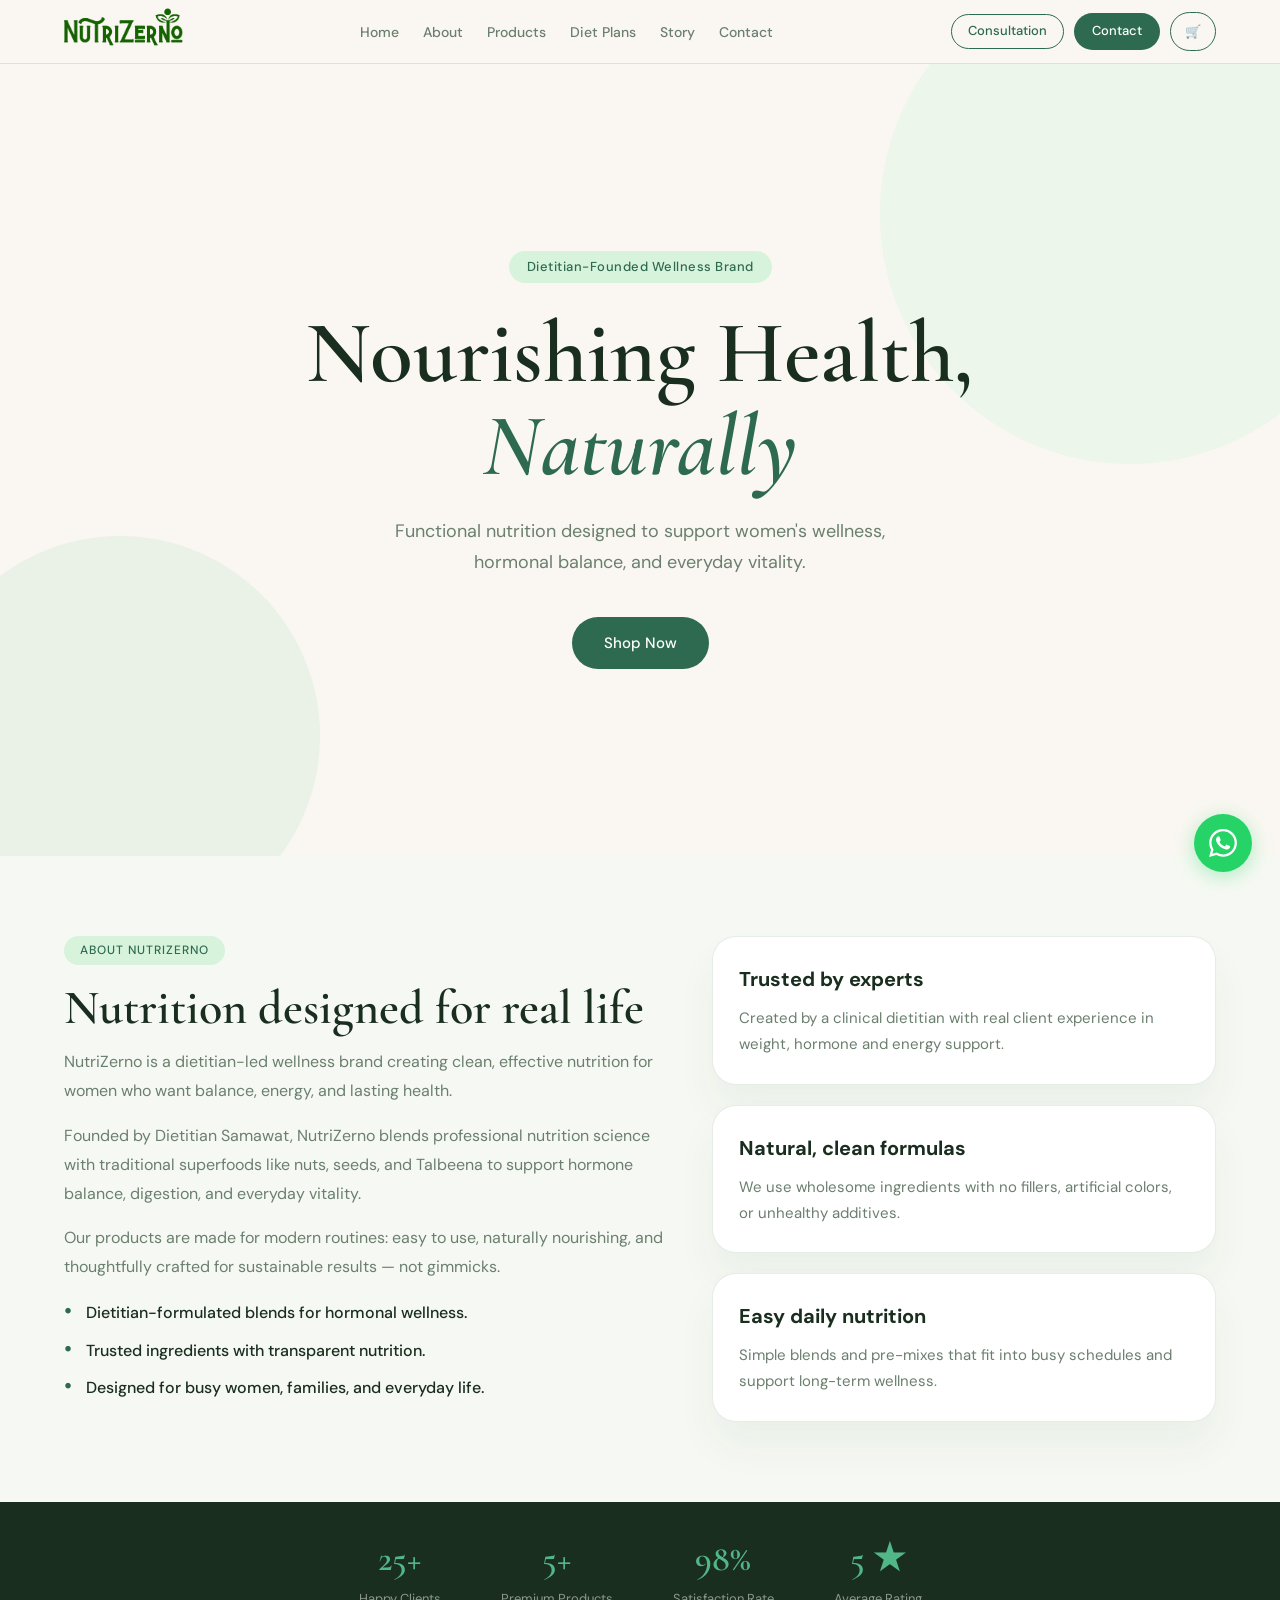
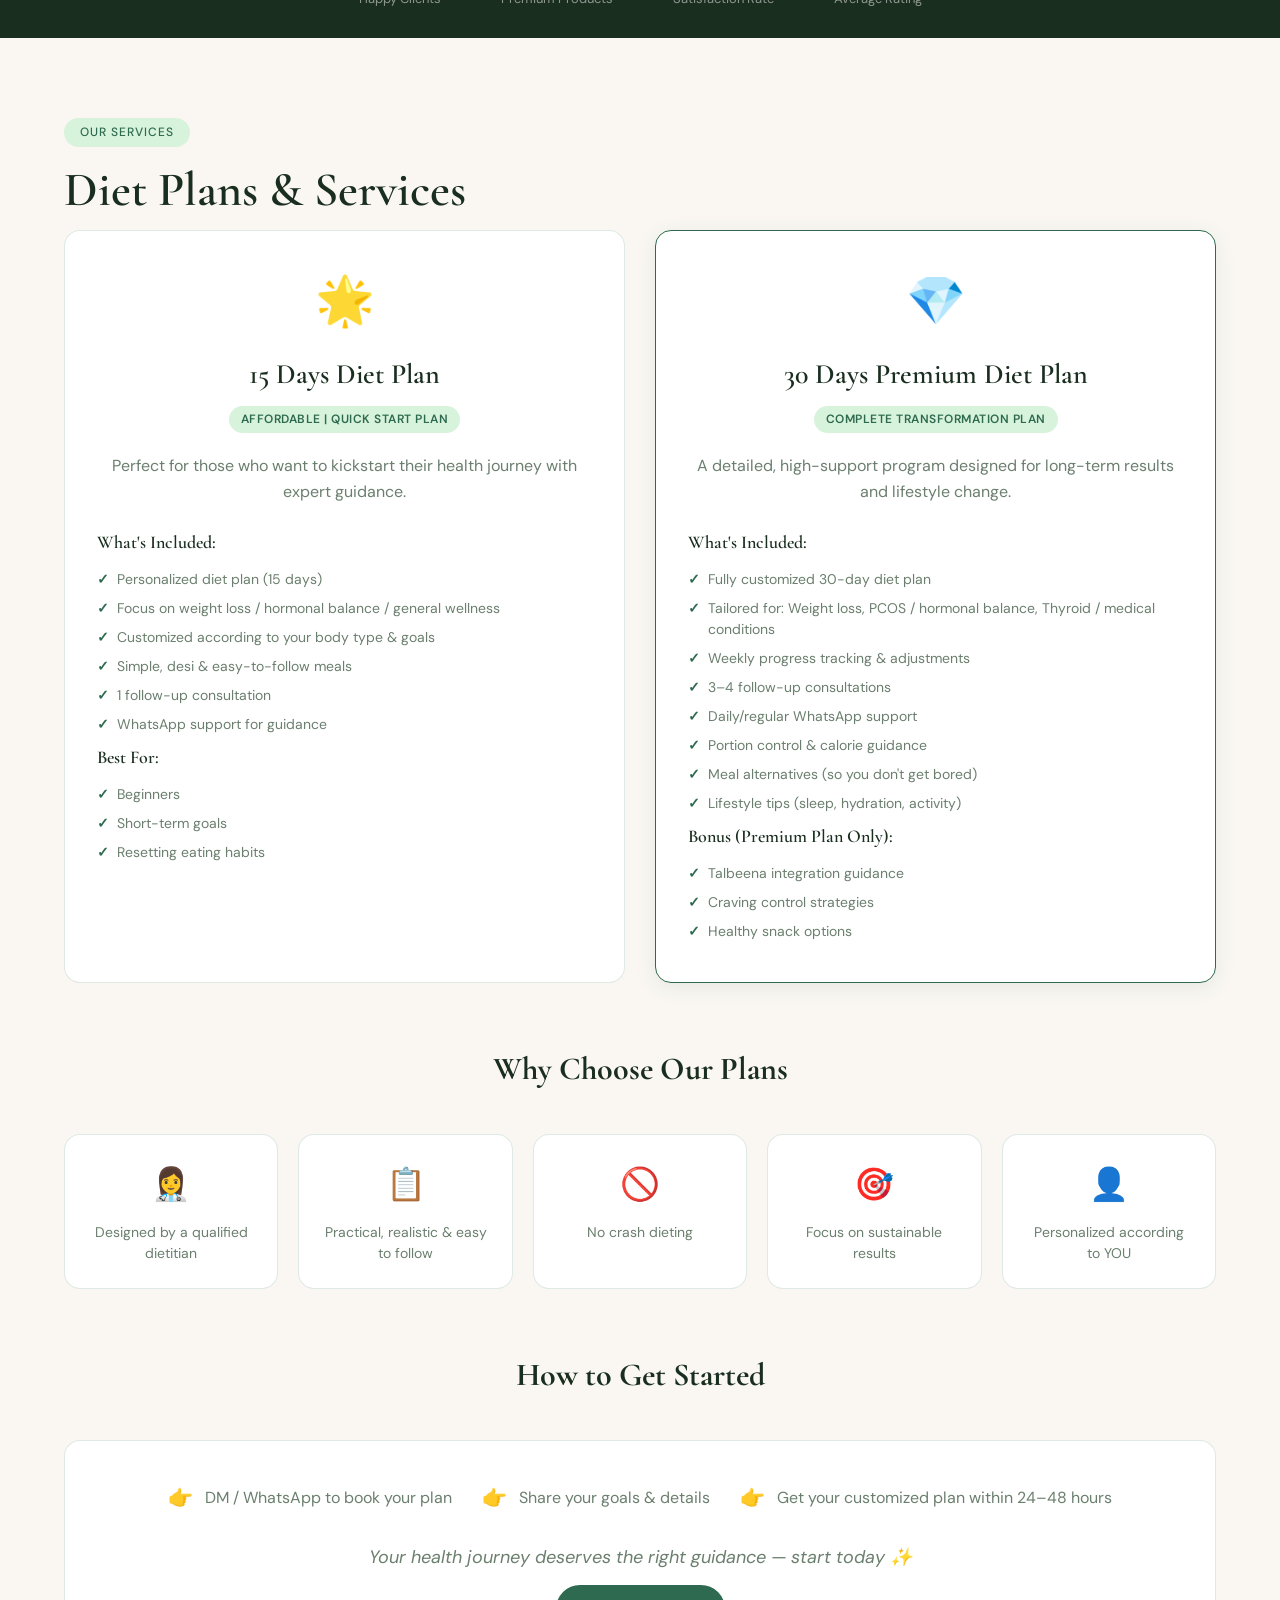
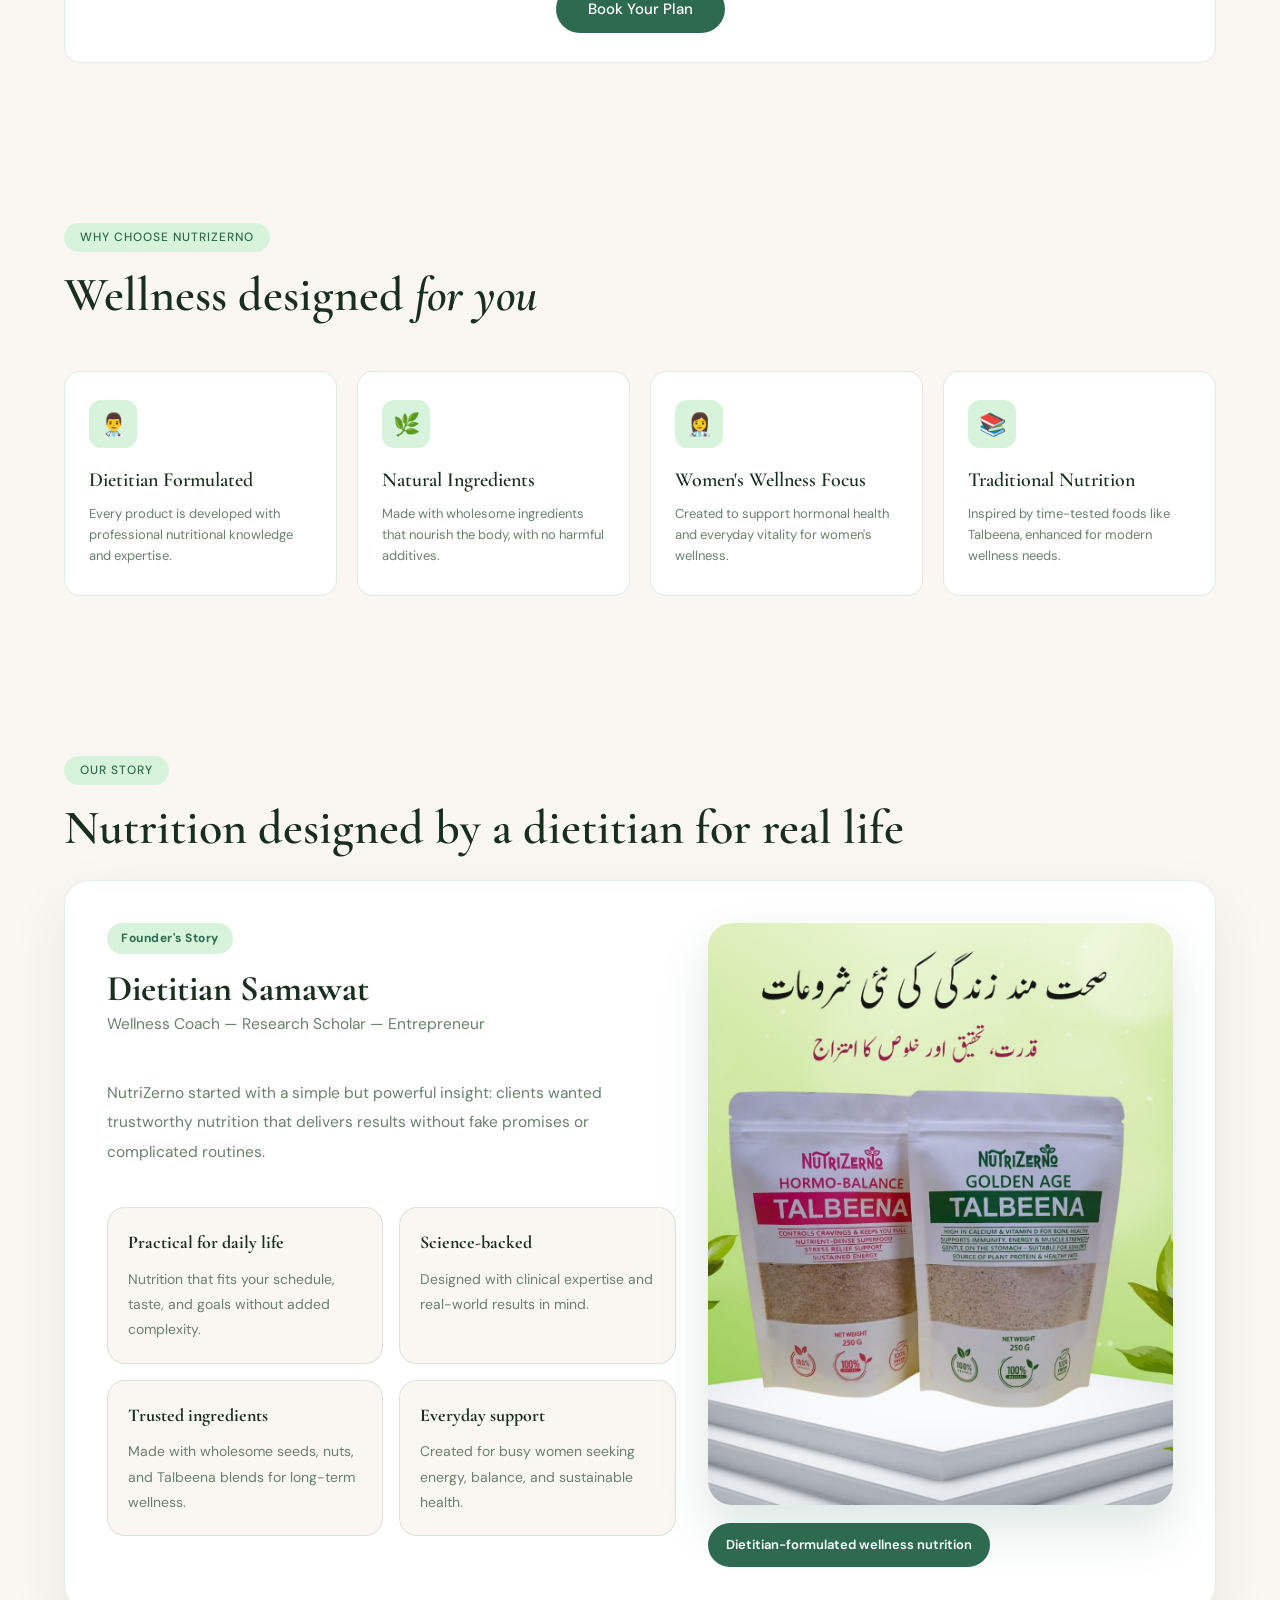
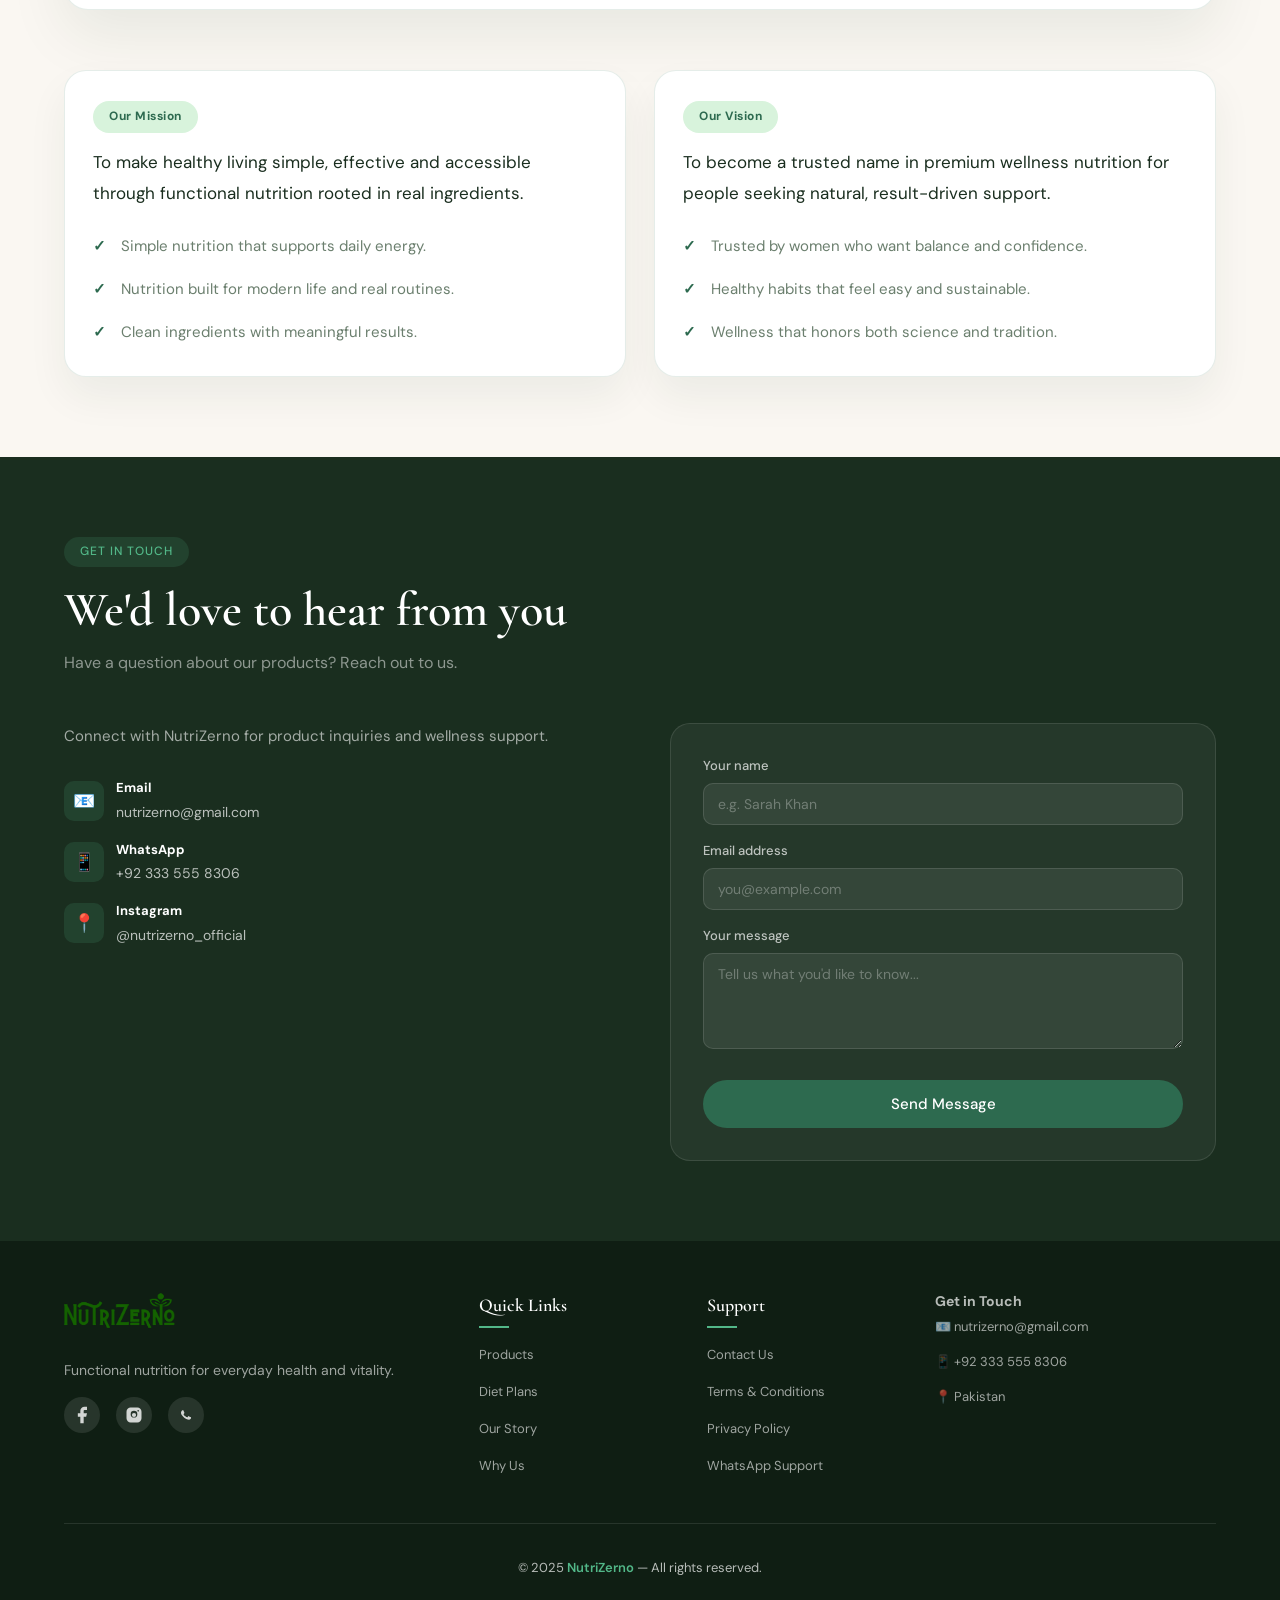
==== index.html @ 8eca1c45 "Add review feature , add product separate page" ====
<!DOCTYPE html>
<html lang="en">
<head>
<meta charset="UTF-8">
<meta name="viewport" content="width=device-width, initial-scale=1.0">

<!-- Primary SEO Meta Tags -->
<title>NutriZerno | By Dietitian Samawat</title>
<meta name="title" content="NutriZerno | By Dietitian Samawat">
<meta name="description" content="NutriZerno is a dietitian-led wellness brand in Pakistan offering premium Talbeena blends, seed cycling mixes, and personalized diet plans for hormonal balance, PCOS, and weight loss.">
<meta name="keywords" content="NutriZerno, Talbeena Pakistan, seed cycling Pakistan, PCOS diet plan, hormonal balance nutrition, dietitian formulated, women wellness Pakistan, weight loss plan, functional foods">
<meta name="author" content="Dietitian Samawat - NutriZerno">
<meta name="robots" content="index, follow, max-snippet:-1, max-image-preview:large, max-video-preview:-1">
<meta name="language" content="English">
<meta name="theme-color" content="#1b6a39">
<meta name="revisit-after" content="7 days">
<meta name="geo.region" content="PK">
<meta name="geo.placename" content="Pakistan">

<!-- Open Graph / Social Media Meta Tags -->
<meta property="og:locale" content="en_PK">
<meta property="og:site_name" content="NutriZerno">
<meta property="og:type" content="website">
<meta property="og:url" content="https://www.nutrizerno.com/">
<meta property="og:title" content="NutriZerno - By Dietitian Samawat">
<meta property="og:description" content="Discover HormoBalance Talbeena, seed cycling blends, and premium wellness nutrition for women in Pakistan.">
<meta property="og:image" content="https://www.nutrizerno.com/images/og-image.jpg">
<meta property="og:image:alt" content="NutriZerno Product Collection - Talbeena and Seed Mixes">

<!-- Twitter Card Meta Tags -->
<meta property="twitter:card" content="summary_large_image">
<meta property="twitter:url" content="https://www.nutrizerno.com/">
<meta property="twitter:title" content="NutriZerno | By Dietitian Samawat">
<meta property="twitter:description" content="Premium Talbeena, seed cycling blends & diet plans for PCOS, weight loss & women's wellness.">
<meta property="twitter:image" content="https://www.nutrizerno.com/images/og-image.jpg">
<meta property="twitter:creator" content="@nutrizerno_official">

<!-- Canonical URL -->
<link rel="canonical" href="https://www.nutrizerno.com/">
<link rel="icon" type="image/png" href="./images/logoSquare.png">

<link rel="stylesheet" href="style.css">
<link href="https://fonts.googleapis.com/css2?family=Cormorant+Garamond:ital,wght@0,400;0,600;1,400&family=DM+Sans:wght@300;400;500&display=swap" rel="stylesheet">


<!-- JSON-LD Structured Data -->
<script type="application/ld+json">
{
  "@context": "https://schema.org",
  "@type": "HealthAndBeautyBusiness",
  "name": "NutriZerno",
  "url": "https://www.nutrizerno.com",
  "logo": "https://www.nutrizerno.com/images/logo.png",
  "image": "https://www.nutrizerno.com/images/Hero.jpeg",
  "description": "Dietitian-led premium wellness brand offering functional nutrition through Talbeena blends, seed cycling mixes, and personalized diet plans for women's health in Pakistan.",
  "founder": {
    "@type": "Person",
    "name": "Dietitian Samawat",
    "jobTitle": "Clinical Dietitian & Wellness Coach"
  },
  "address": {
    "@type": "PostalAddress",
    "addressCountry": "PK"
  },
  "contactPoint": {
    "@type": "ContactPoint",
    "telephone": "+923335558306",
    "contactType": "customer service",
    "contactOption": "TollFree",
    "areaServed": "PK",
    "availableLanguage": ["English", "Urdu"]
  },
  "sameAs": [
    "https://www.instagram.com/nutrizerno_official",
    "https://www.facebook.com/share/1DbxPfG18h/"
  ]
}
</script>
</head>
<body>

<!-- WHATSAPP FLOAT -->
<a class="wa-float" href="https://wa.me/923335558306?text=Hi%20NutriZerno!%20I%20want%20to%20know%20more%20about%20your%20products." target="_blank" aria-label="Chat on WhatsApp" title="Chat with NutriZerno on WhatsApp">
  <svg viewBox="0 0 24 24" fill="#fff" xmlns="http://www.w3.org/2000/svg">
    <path d="M17.472 14.382c-.297-.149-1.758-.867-2.03-.967-.273-.099-.471-.148-.67.15-.197.297-.767.966-.94 1.164-.173.199-.347.223-.644.075-.297-.15-1.255-.463-2.39-1.475-.883-.788-1.48-1.761-1.653-2.059-.173-.297-.018-.458.13-.606.134-.133.298-.347.446-.52.149-.174.198-.298.298-.497.099-.198.05-.371-.025-.52-.075-.149-.669-1.612-.916-2.207-.242-.579-.487-.5-.669-.51-.173-.008-.371-.01-.57-.01-.198 0-.52.074-.792.372-.272.297-1.04 1.016-1.04 2.479 0 1.462 1.065 2.875 1.213 3.074.149.198 2.096 3.2 5.077 4.487.709.306 1.262.489 1.694.625.712.227 1.36.195 1.871.118.571-.085 1.758-.719 2.006-1.413.248-.694.248-1.289.173-1.413-.074-.124-.272-.198-.57-.347m-5.421 7.403h-.004a9.87 9.87 0 01-5.031-1.378l-.361-.214-3.741.982.998-3.648-.235-.374a9.86 9.86 0 01-1.51-5.26c.001-5.45 4.436-9.884 9.888-9.884 2.64 0 5.122 1.03 6.988 2.898a9.825 9.825 0 012.893 6.994c-.003 5.45-4.437 9.884-9.885 9.884m8.413-18.297A11.815 11.815 0 0012.05 0C5.495 0 .16 5.335.157 11.892c0 2.096.547 4.142 1.588 5.945L.057 24l6.305-1.654a11.882 11.882 0 005.683 1.448h.005c6.554 0 11.89-5.335 11.893-11.893a11.821 11.821 0 00-3.48-8.413z"/>
  </svg>
</a>
<div class="wa-tooltip">Chat on WhatsApp</div>
<!-- NAV - Sleek & Compact -->
<nav>
  <div class="logo">
    <a href="index.html"><img src="./images/logo.png" alt="NutriZerno Logo" class="logo-img"></a>
  </div>
  <ul class="nav-links">
    <li><a href="index.html">Home</a></li>
    <li><a href="#about">About</a></li>
    <li><a href="products.html">Products</a></li>
    <li><a href="index.html#plans">Diet Plans</a></li>
    <li><a href="index.html#story">Story</a></li>
    <li><a href="index.html#contact">Contact</a></li>
    <!-- <li><a href="terms.html">Terms & Conditions</a></li> -->
  </ul>
  <div class="nav-buttons">
    <a href="https://wa.me/923335558306?text=Hi%20NutriZerno!%20I%20want%20to%20book%20a%20consultation." class="btn-outline nav-consultation" target="_blank">Consultation</a>
    <a href="index.html#contact" class="nav-cta">Contact</a>
    <button class="cart-button" onclick="openCart()" aria-label="Open cart">
      <span class="cart-icon">🛒</span>
      <span class="cart-badge" id="cartCount">0</span>
    </button>
  </div>
  <div class="hamburger" onclick="toggleMenu()">
    <span></span>
    <span></span>
    <span></span>
  </div>
</nav>

<!-- HERO -->
<section class="hero">
  <div class="hero-tag">Dietitian-Founded Wellness Brand</div>
  <h1>Nourishing Health,<br><em>Naturally</em></h1>
  <p>Functional nutrition designed to support women's wellness, hormonal balance, and everyday vitality.</p>
  <div class="hero-btns">
    <a href="products.html" class="btn-primary">Shop Now</a>
    <!-- <a href="#featured" class="btn-outline">Discover NutriZerno</a> -->
  </div>
</section>

<!-- ABOUT NUTRIZERNO -->
<section id="about" class="about-section">
  <div class="about-grid">
    <div class="about-copy">
      <div class="section-tag">About NutriZerno</div>
      <h2 class="section-title">Nutrition designed for real life</h2>
      <p class="about-lead">NutriZerno is a dietitian-led wellness brand creating clean, effective nutrition for women who want balance, energy, and lasting health.</p>
      <p>Founded by Dietitian Samawat, NutriZerno blends professional nutrition science with traditional superfoods like nuts, seeds, and Talbeena to support hormone balance, digestion, and everyday vitality.</p>
      <p>Our products are made for modern routines: easy to use, naturally nourishing, and thoughtfully crafted for sustainable results — not gimmicks.</p>
      <ul class="about-list">
        <li>Dietitian-formulated blends for hormonal wellness.</li>
        <li>Trusted ingredients with transparent nutrition.</li>
        <li>Designed for busy women, families, and everyday life.</li>
      </ul>
    </div>
    <div class="about-cards">
      <div class="about-card">
        <h4>Trusted by experts</h4>
        <p>Created by a clinical dietitian with real client experience in weight, hormone and energy support.</p>
      </div>
      <div class="about-card">
        <h4>Natural, clean formulas</h4>
        <p>We use wholesome ingredients with no fillers, artificial colors, or unhealthy additives.</p>
      </div>
      <div class="about-card">
        <h4>Easy daily nutrition</h4>
        <p>Simple blends and pre-mixes that fit into busy schedules and support long-term wellness.</p>
      </div>
    </div>
  </div>
</section>

<!-- STATS -->
<div class="stats-bar">
  <div class="stat"><div class="stat-num">25+</div><div class="stat-label">Happy Clients</div></div>
  <div class="stat"><div class="stat-num">5+</div><div class="stat-label">Premium Products</div></div>
  <div class="stat"><div class="stat-num">98%</div><div class="stat-label">Satisfaction Rate</div></div>
  <div class="stat"><div class="stat-num">5 ★</div><div class="stat-label">Average Rating</div></div>
</div>

<!-- FEATURED PRODUCT -->
<!-- <section id="featured" class="featured-product">
  <div class="featured-content">
    <div class="featured-text">
      <h2 class="section-title">HormoBalance Talbeena</h2>
      <p class="featured-desc">A nourishing functional blend designed to support hormonal balance, gut health, and sustained energy.</p>
      
      <div class="featured-benefits">
        <h3>Key Benefits</h3>
        <ul class="benefits-list">
          <li>Supports gut health and digestion. Promotes emotional and physical strength. Suitable for kids, adults, and elderly.</li>
          <li>Helps manage cravings and calorie intake. Supports metabolism and fat loss. Easy daily use for busy routines.</li>
          <li>Almonds for brain and skin health. Foxnuts for light, healthy snacking. Seeds for hormones and energy balance.</li>
        </ul>
      </div>
      
      <div class="featured-cta">
        <p class="coming-soon">Orders opening soon.</p>
      </div>
    </div>
    <div class="featured-image">
      <img src="./images/Product3.png" alt="HormoBalance Talbeena - Dietitian formulated for PCOS and hormonal health" class="featured-product-img" loading="lazy">
    </div>
  </div>
</section> -->

<!-- PRODUCTS (moved to products.html) -->
<!-- <section id="products-teaser">
  <div class="products-header">
    <div class="section-tag">Our Products</div>
    <h2 class="section-title">Premium nutrition, for everyday wellness</h2>
    <p class="section-sub">Explore our full product range on the dedicated shop page.</p>
    <a href="products.html" class="btn-primary" style="margin-top:18px;display:inline-block">Visit Shop</a>
  </div>
</section> -->

<!-- DIET PLANS -->
<section id="plans" class="diet-plans-section">
  <div class="section-tag">Our Services</div>
  <h2 class="section-title">Diet Plans & Services</h2>

  <div class="plans-grid">
    <!-- 15 Days Plan -->
    <div class="plan-card">
      <div class="plan-header">
        <div class="plan-icon">🌟</div>
        <div class="plan-title">15 Days Diet Plan</div>
        <div class="plan-badge">Affordable | Quick Start Plan</div>
      </div>
      <div class="plan-description">
        Perfect for those who want to kickstart their health journey with expert guidance.
      </div>
      <div class="plan-features">
        <h4>What's Included:</h4>
        <ul>
          <li>Personalized diet plan (15 days)</li>
          <li>Focus on weight loss / hormonal balance / general wellness</li>
          <li>Customized according to your body type & goals</li>
          <li>Simple, desi & easy-to-follow meals</li>
          <li>1 follow-up consultation</li>
          <li>WhatsApp support for guidance</li>
        </ul>
      </div>
      <div class="plan-best-for">
        <h4>Best For:</h4>
        <ul>
          <li>Beginners</li>
          <li>Short-term goals</li>
          <li>Resetting eating habits</li>
        </ul>
      </div>
    </div>

    <!-- 30 Days Premium Plan -->
    <div class="plan-card premium">
      <div class="plan-header">
        <div class="plan-icon">💎</div>
        <div class="plan-title">30 Days Premium Diet Plan</div>
        <div class="plan-badge">Complete Transformation Plan</div>
      </div>
      <div class="plan-description">
        A detailed, high-support program designed for long-term results and lifestyle change.
      </div>
      <div class="plan-features">
        <h4>What's Included:</h4>
        <ul>
          <li>Fully customized 30-day diet plan</li>
          <li>Tailored for: Weight loss, PCOS / hormonal balance, Thyroid / medical conditions</li>
          <li>Weekly progress tracking & adjustments</li>
          <li>3–4 follow-up consultations</li>
          <li>Daily/regular WhatsApp support</li>
          <li>Portion control & calorie guidance</li>
          <li>Meal alternatives (so you don't get bored)</li>
          <li>Lifestyle tips (sleep, hydration, activity)</li>
        </ul>
      </div>
      <div class="plan-bonus">
        <h4>Bonus (Premium Plan Only):</h4>
        <ul>
          <li>Talbeena integration guidance</li>
          <li>Craving control strategies</li>
          <li>Healthy snack options</li>
        </ul>
      </div>
    </div>
  </div>

  <!-- Why Choose Section -->
  <div class="why-choose-section">
    <h3>Why Choose Our Plans</h3>
    <div class="why-choose-grid">
      <div class="why-item">
        <div class="why-icon">👩‍⚕️</div>
        <p>Designed by a qualified dietitian</p>
      </div>
      <div class="why-item">
        <div class="why-icon">📋</div>
        <p>Practical, realistic & easy to follow</p>
      </div>
      <div class="why-item">
        <div class="why-icon">🚫</div>
        <p>No crash dieting</p>
      </div>
      <div class="why-item">
        <div class="why-icon">🎯</div>
        <p>Focus on sustainable results</p>
      </div>
      <div class="why-item">
        <div class="why-icon">👤</div>
        <p>Personalized according to YOU</p>
      </div>
    </div>
  </div>

  <!-- How to Get Started -->
  <div class="get-started-section">
    <h3>How to Get Started</h3>
    <div class="get-started-content">
      <div class="get-started-steps">
        <div class="step">
          <div class="step-icon">👉</div>
          <p>DM / WhatsApp to book your plan</p>
        </div>
        <div class="step">
          <div class="step-icon">👉</div>
          <p>Share your goals & details</p>
        </div>
        <div class="step">
          <div class="step-icon">👉</div>
          <p>Get your customized plan within 24–48 hours</p>
        </div>
      </div>
      <div class="get-started-cta">
        <p>Your health journey deserves the right guidance — start today ✨</p>
        <a href="https://wa.me/923335558306?text=Hi%20NutriZerno!%20I%20want%20to%20know%20more%20about%20your%20diet%20plans." class="btn-primary" target="_blank">Book Your Plan</a>
      </div>
    </div>
  </div>
</section>

<!-- BENEFITS -->
<section id="benefits">
  <div class="section-tag">Why Choose NutriZerno</div>
  <h2 class="section-title">Wellness designed <em>for you</em></h2>
  <div class="benefits-grid">
    <div class="benefit-card">
      <div class="benefit-icon">👨‍⚕️</div>
      <h3>Dietitian Formulated</h3>
      <p>Every product is developed with professional nutritional knowledge and expertise.</p>
    </div>
    <div class="benefit-card">
      <div class="benefit-icon">🌿</div>
      <h3>Natural Ingredients</h3>
      <p>Made with wholesome ingredients that nourish the body, with no harmful additives.</p>
    </div>
    <div class="benefit-card">
      <div class="benefit-icon">👩‍⚕️</div>
      <h3>Women's Wellness Focus</h3>
      <p>Created to support hormonal health and everyday vitality for women's wellness.</p>
    </div>
    <div class="benefit-card">
      <div class="benefit-icon">📚</div>
      <h3>Traditional Nutrition</h3>
      <p>Inspired by time-tested foods like Talbeena, enhanced for modern wellness needs.</p>
    </div>
  </div>
</section>

<!-- OUR STORY -->
<section id="story" class="story-section">
  <div class="section-tag">Our Story</div>
  <h2 class="section-title">Nutrition designed by a dietitian for real life</h2>
  <div class="story-card">
    <div class="story-copy">
      <!-- <p class="story-lead">Built from real client experience, scientific knowledge, and practical nutrition that works in busy everyday life.</p> -->
      <div class="story-copy-inner">
        <div class="story-headline">
          <span class="story-label">Founder's Story</span>
          <h3>Dietitian Samawat</h3>
          <p class="story-sub">Wellness Coach — Research Scholar — Entrepreneur</p>
        </div>
        <p>NutriZerno started with a simple but powerful insight: clients wanted trustworthy nutrition that delivers results without fake promises or complicated routines.</p>
        <!-- <div class="story-quote">
          <p>“As a dietitian, I was guiding clients daily through weight, hormone and energy struggles — but the market kept offering one-size-fits-all solutions. I wanted something real, effective and easy for modern life.”</p>
        </div> -->
        <div class="story-points">
          <div class="story-point">
            <h4>Practical for daily life</h4>
            <p>Nutrition that fits your schedule, taste, and goals without added complexity.</p>
          </div>
          <div class="story-point">
            <h4>Science-backed</h4>
            <p>Designed with clinical expertise and real-world results in mind.</p>
          </div>
          <div class="story-point">
            <h4>Trusted ingredients</h4>
            <p>Made with wholesome seeds, nuts, and Talbeena blends for long-term wellness.</p>
          </div>
          <div class="story-point">
            <h4>Everyday support</h4>
            <p>Created for busy women seeking energy, balance, and sustainable health.</p>
          </div>
        </div>
      </div>
    </div>
    <div class="story-image-card">
      <div class="story-image-frame">
        <img src="images/Hero.jpeg" alt="NutriZerno Founder Dietitian Samawat - Wellness Coach" class="story-img" loading="lazy">
      </div>
      <div class="story-badge">Dietitian-formulated wellness nutrition</div>
    </div>
  </div>
  <div class="mission-vision">
    <div class="mission-box">
      <div class="mission-card-header">
        <span class="mission-tag">Our Mission</span>
        <p>To make healthy living simple, effective and accessible through functional nutrition rooted in real ingredients.</p>
      </div>
      <ul class="mission-list">
        <li>Simple nutrition that supports daily energy.</li>
        <li>Nutrition built for modern life and real routines.</li>
        <li>Clean ingredients with meaningful results.</li>
      </ul>
    </div>
    <div class="vision-box">
      <div class="mission-card-header">
        <span class="mission-tag">Our Vision</span>
        <p>To become a trusted name in premium wellness nutrition for people seeking natural, result-driven support.</p>
      </div>
      <ul class="mission-list">
        <li>Trusted by women who want balance and confidence.</li>
        <li>Healthy habits that feel easy and sustainable.</li>
        <li>Wellness that honors both science and tradition.</li>
      </ul>
    </div>
  </div>
</section>

<!-- CONTACT -->
<section id="contact">
  <div class="section-tag">Get in Touch</div>
  <h2 class="section-title">We'd love to hear from you</h2>
  <p class="section-sub">Have a question about our products? Reach out to us.</p>
  <div class="contact-grid">
    <div class="contact-info">
      <p>Connect with NutriZerno for product inquiries and wellness support.</p>
      <div class="contact-detail">
        <div class="contact-icon">📧</div>
        <div class="contact-detail-text"><strong>Email</strong>nutrizerno@gmail.com</div>
      </div>
      <div class="contact-detail">
        <div class="contact-icon">📱</div>
        <div class="contact-detail-text"><strong>WhatsApp</strong>+92 333 555 8306</div>
      </div>
      <div class="contact-detail">
        <div class="contact-icon">📍</div>
        <div class="contact-detail-text"><strong>Instagram</strong>@nutrizerno_official</div>
      </div>
    </div>
    <div class="contact-form-box">
      <div class="form-group">
        <label>Your name</label>
        <input type="text" id="c-name" placeholder="e.g. Sarah Khan">
      </div>
      <div class="form-group">
        <label>Email address</label>
        <input type="email" id="c-email" placeholder="you@example.com">
      </div>
      <div class="form-group">
        <label>Your message</label>
        <textarea id="c-msg" rows="4" placeholder="Tell us what you'd like to know..."></textarea>
      </div>
      <button class="submit-btn" onclick="sendContactMsg()">Send Message</button>
      <div class="success-msg" id="contact-success">
        Thank you! Your message has been sent. We'll reply within 24 hours.
      </div>
    </div>
  </div>
</section>

<!-- FOOTER - Clean & Professional -->
<footer>
  <div class="footer-container">
    <div class="footer-brand">
      <img src="./images/logo.png" alt="NutriZerno Logo" class="footer-logo">
      <p>Functional nutrition for everyday health and vitality.</p>
      <div class="social-links">
        <a href="https://www.facebook.com/share/1DbxPfG18h/" target="_blank" rel="noopener noreferrer" aria-label="Facebook">
          <svg width="20" height="20" viewBox="0 0 24 24" fill="currentColor"><path d="M18 2h-3a5 5 0 0 0-5 5v3H7v4h3v8h4v-8h3l1-4h-4V7a1 1 0 0 1 1-1h3z"/></svg>
        </a>
        <a href="https://www.instagram.com/nutrizerno_official?igsh=MWZhbjZ5MHFrbnpzcg==" target="_blank" rel="noopener noreferrer" aria-label="Instagram">
          <svg width="20" height="20" viewBox="0 0 24 24" fill="currentColor"><path d="M16 3H8a5 5 0 0 0-5 5v8a5 5 0 0 0 5 5h8a5 5 0 0 0 5-5V8a5 5 0 0 0-5-5zm-4 12a4 4 0 1 1 0-8 4 4 0 0 1 0 8zm5-7a1 1 0 1 1 0-2 1 1 0 0 1 0 2z"/><circle cx="12" cy="12" r="2.5"/></svg>
        </a>
        <a href="https://wa.me/923335558306" target="_blank" rel="noopener noreferrer" aria-label="WhatsApp">
          <svg width="20" height="20" viewBox="0 0 24 24" fill="currentColor"><path d="M17.472 14.382c-.297-.149-1.758-.867-2.03-.967-.273-.099-.471-.148-.67.15-.197.297-.767.966-.94 1.164-.173.199-.347.223-.644.075-.297-.15-1.255-.463-2.39-1.475-.883-.788-1.48-1.761-1.653-2.059-.173-.297-.018-.458.13-.606.134-.133.298-.347.446-.52.149-.174.198-.298.298-.497.099-.198.05-.371-.025-.52-.075-.149-.669-1.612-.916-2.207-.242-.579-.487-.5-.669-.51-.173-.008-.371-.01-.57-.01-.198 0-.52.074-.792.372-.272.297-1.04 1.016-1.04 2.479 0 1.462 1.065 2.875 1.213 3.074.149.198 2.096 3.2 5.077 4.487.709.306 1.262.489 1.694.625.712.227 1.36.195 1.871.118.571-.085 1.758-.719 2.006-1.413.248-.694.248-1.289.173-1.413-.074-.124-.272-.198-.57-.347"/></svg>
        </a>
      </div>
    </div>
    <div class="footer-links-group">
      <h4>Quick Links</h4>
      <ul>
        <li><a href="#products">Products</a></li>
        <li><a href="#plans">Diet Plans</a></li>
        <li><a href="#story">Our Story</a></li>
        <li><a href="#benefits">Why Us</a></li>
      </ul>
    </div>
    <div class="footer-links-group">
      <h4>Support</h4>
      <ul>
        <li><a href="contact.html">Contact Us</a></li>
        <li><a href="terms.html">Terms & Conditions</a></li>
        <li><a href="#privacy">Privacy Policy</a></li>
        <li><a href="https://wa.me/923335558306">WhatsApp Support</a></li>
      </ul>
    </div>
    <div class="footer-contact">
      <h4>Get in Touch</h4>
      <p>📧 nutrizerno@gmail.com</p>
      <p>📱 +92 333 555 8306</p>
      <p>📍 Pakistan</p>
    </div>
  </div>
  <div class="footer-bottom">
    <p>&copy; 2025 <span>NutriZerno</span> — All rights reserved.</p>
  </div>
</footer>

<!-- CART MODAL -->
<div class="modal-overlay" id="cartModal">
  <div class="modal cart-modal">
    <button class="modal-close" onclick="closeCart()">&#10005;</button>
    <h2>Your Cart</h2>
    <div class="cart-summary" id="cartSummary"></div>
    <div class="cart-actions">
      <button class="outline-btn" onclick="clearCart()">Clear Cart</button>
      <button class="buy-btn" onclick="checkoutCart()">Continue Buying</button>
    </div>
    <div class="cart-order-form" id="cartOrderForm">
      <div class="form-row">
        <div class="form-group">
          <label>First name *</label>
          <input type="text" id="cart-fname" placeholder="Ali" required>
        </div>
        <div class="form-group">
          <label>Last name</label>
          <input type="text" id="cart-lname" placeholder="Raza">
        </div>
      </div>
      <div class="form-group">
        <label>Phone / WhatsApp number *</label>
        <input type="tel" id="cart-phone" placeholder="+92 3XX XXXXXXX" required>
      </div>
      <div class="form-group">
        <label>Email address *</label>
        <input type="email" id="cart-email" placeholder="ali@example.com" required>
      </div>
      <div class="form-group">
        <label>Delivery address *</label>
        <input type="text" id="cart-address" placeholder="Street, City, Province" required>
      </div>
      <div class="form-row">
        <div class="form-group">
          <label>Quantity</label>
          <input type="number" id="cart-qty" min="1" value="1">
        </div>
        <div class="form-group">
          <label>Payment method</label>
          <select id="cart-pay">
            <option>Cash on Delivery</option>
            <option>EasyPaisa</option>
            <option>JazzCash</option>
            <option>Bank Transfer</option>
          </select>
        </div>
      </div>
      <div class="form-group">
        <label>Special instructions (optional)</label>
        <textarea id="cart-notes" rows="2" placeholder="Any special request..."></textarea>
      </div>
      <button class="submit-btn" onclick="submitCartOrder()">Send Order via WhatsApp</button>
      <div class="success-msg" id="cart-order-success">
        Order details sent to WhatsApp! We'll contact you shortly to confirm your order.
      </div>
    </div>
    <div class="success-msg" id="cart-success">
      Cart summary ready to send on WhatsApp.
    </div>
  </div>
</div>

<!-- BUY MODAL -->
<div class="modal-overlay" id="buyModal">
  <div class="modal">
    <button class="modal-close" onclick="closeModal()">&#10005;</button>
    <h2>Complete your order</h2>
    <div class="modal-product-info" id="modalProductInfo"></div>
    <div class="form-row">
      <div class="form-group">
        <label>First name *</label>
        <input type="text" id="b-fname" placeholder="Ali" required>
      </div>
      <div class="form-group">
        <label>Last name</label>
        <input type="text" id="b-lname" placeholder="Raza">
      </div>
    </div>
    <div class="form-group">
      <label>Phone / WhatsApp number *</label>
      <input type="tel" id="b-phone" placeholder="+92 3XX XXXXXXX" required>
    </div>
    <div class="form-group">
      <label>Email address *</label>
      <input type="email" id="b-email" placeholder="ali@example.com" required>
    </div>
    <div class="form-group">
      <label>Delivery address *</label>
      <input type="text" id="b-address" placeholder="Street, City, Province" required>
    </div>
    <div class="form-row">
      <div class="form-group">
        <label>Quantity</label>
        <select id="b-qty">
          <option>1</option><option>2</option><option>3</option><option>4</option><option>5</option>
        </select>
      </div>
      <div class="form-group">
        <label>Payment method</label>
        <select id="b-pay">
          <option>Cash on Delivery</option>
          <option>EasyPaisa</option>
          <option>JazzCash</option>
          <option>Bank Transfer</option>
        </select>
      </div>
    </div>
    <div class="form-group">
      <label>Special instructions (optional)</label>
      <textarea id="b-notes" rows="2" placeholder="Any special request..."></textarea>
    </div>
    <button class="submit-btn" onclick="submitOrder()">Place Order</button>
    <div class="success-msg" id="order-success">
      Order details sent to WhatsApp! We'll contact you shortly to confirm and process your order.
    </div>
  </div>
</div>

<script src="products.js"></script>
<script src="cart-utils.js"></script>
<script src="index.js"></script>
</body>
</html>
---- style.css ----
:root {
  --green: #2d6a4f;
  --green-light: #52b788;
  --green-pale: #d8f3dc;
  --cream: #faf7f2;
  --dark: #1a2e1f;
  --text: #2c3e30;
  --muted: #6b7f6e;
  --white: #ffffff;
  --border: rgba(45, 106, 79, 0.15);
  --radius: 16px;
}

* {
  box-sizing: border-box;
  margin: 0;
  padding: 0;
}

html {
  scroll-behavior: smooth;
}

body {
  font-family: 'DM Sans', sans-serif;
  background: var(--cream);
  color: var(--text);
  font-size: 16px;
  line-height: 1.6;
}

/* NAV */
nav {
  position: sticky;
  top: 0;
  z-index: 100;
  background: rgba(250, 247, 242, 0.95);
  backdrop-filter: blur(8px);
  border-bottom: 1px solid var(--border);
  padding: 0 5%;
  display: flex;
  align-items: center;
  justify-content: space-between;
  height: 68px;
}

.logo .logo-img {
  height: 72px;
  width: auto;
  object-fit: contain;
}

.nav-links {
  display: flex;
  gap: 32px;
  list-style: none;
}

.nav-links a {
  text-decoration: none;
  color: var(--muted);
  font-size: 14px;
  font-weight: 500;
  transition: color .2s;
}

.nav-links a:hover {
  color: var(--green);
}

.nav-buttons {
  display: flex;
  gap: 12px;
  align-items: center;
}

.nav-consultation {
  background: transparent;
  color: var(--green);
  padding: 8px 18px;
  border-radius: 50px;
  font-family: 'DM Sans', sans-serif;
  font-size: 13px;
  font-weight: 500;
  border: 1.5px solid var(--green);
  cursor: pointer;
  text-decoration: none;
  transition: all .2s;
}

.nav-consultation:hover {
  background: var(--green-pale);
}

.nav-cta {
  background: var(--green);
  color: var(--white);
  border: none;
  padding: 10px 22px;
  border-radius: 50px;
  font-family: 'DM Sans', sans-serif;
  font-size: 14px;
  font-weight: 500;
  cursor: pointer;
  transition: background .2s;
  text-decoration: none;
}

.nav-cta:hover {
  background: var(--dark);
}

.cart-button {
  display: inline-flex;
  align-items: center;
  gap: 8px;
  background: transparent;
  color: var(--green);
  border: 1.5px solid var(--green);
  border-radius: 50px;
  padding: 10px 14px;
  font-family: 'DM Sans', sans-serif;
  font-size: 13px;
  font-weight: 600;
  cursor: pointer;
  transition: background .2s, transform .2s;
}

.cart-button:hover {
  background: var(--green-pale);
}

.cart-badge {
  min-width: 22px;
  height: 22px;
  border-radius: 999px;
  background: var(--green);
  color: #fff;
  display: none;
  align-items: center;
  justify-content: center;
  font-size: 12px;
  font-weight: 700;
  padding: 0 6px;
}

.cart-modal {
  max-width: 520px;
}

.cart-summary {
  margin-bottom: 24px;
}

.cart-item {
  display: flex;
  flex-direction: column;
  gap: 12px;
  padding: 14px 0;
  border-bottom: 1px solid rgba(45, 106, 79, 0.12);
}

.cart-item:last-child {
  border-bottom: none;
}

.cart-item-info {
  display: flex;
  justify-content: space-between;
  gap: 12px;
  align-items: flex-start;
}

.cart-item-name {
  font-weight: 700;
  color: var(--dark);
}

.cart-item-meta {
  color: var(--muted);
  font-size: 13px;
  text-align: right;
}

.cart-item-controls {
  display: flex;
  flex-wrap: wrap;
  gap: 8px;
  align-items: center;
}

.outline-btn.small {
  padding: 8px 12px;
  font-size: 12px;
  border-radius: 12px;
}

.cart-actions {
  display: flex;
  gap: 12px;
  flex-wrap: wrap;
  justify-content: flex-end;
  margin-top: 8px;
}

.empty-cart {
  color: var(--muted);
  font-size: 15px;
  line-height: 1.8;
}

/* Hamburger Menu */
.hamburger {
  display: none;
  flex-direction: column;
  cursor: pointer;
  gap: 4px;
}

.hamburger span {
  width: 25px;
  height: 3px;
  background: var(--green);
  transition: 0.3s;
}

/* Mobile Styles */
@media (max-width: 768px) {
  nav {
    padding: 0 20px;
    height: auto;
    flex-direction: column;
    align-items: flex-start;
  }

  .logo .logo-img {
    height: 50px;
  }

  .nav-links {
    display: none;
    flex-direction: column;
    gap: 16px;
    width: 100%;
    margin-top: 20px;
  }

  .nav-links.open {
    display: flex;
  }

  .nav-buttons {
    display: none;
    flex-direction: column;
    gap: 12px;
    width: 100%;
    margin-top: 20px;
  }

  .nav-buttons.open {
    display: flex;
  }

  .hamburger {
    display: flex;
    position: absolute;
    top: 20px;
    right: 20px;
  }
}

/* Tablet Styles */
@media (min-width: 769px) and (max-width: 1024px) {
  .hero h1 {
    font-size: clamp(48px, 6vw, 72px);
  }

  .products-grid {
    grid-template-columns: repeat(auto-fill, minmax(300px, 1fr));
  }

  .plans-grid {
    grid-template-columns: repeat(auto-fit, minmax(450px, 1fr));
  }

  .contact-grid {
    gap: 40px;
  }
}

/* General Mobile Adjustments */
@media (max-width: 768px) {
  body {
    font-size: 14px;
  }

  .hero {
    padding: 40px 20px;
    min-height: 80vh;
  }

  .hero h1 {
    font-size: clamp(32px, 10vw, 60px);
  }

  .hero p {
    font-size: 16px;
  }

  .about-section {
    padding: 60px 20px;
  }

  .about-lead {
    font-size: 17px;
    line-height: 1.7;
  }
}

.banner-section {
  width: 100%;
  height: 100%;
  overflow: hidden;
  padding: 0px 0px;
  /* position: relative */
}

.banner-section .hero-img {
  width: 100%;
  height: 100%;
  object-fit: contain;
  display: block;
}

/* HERO */
.hero {
  min-height: 88vh;
  display: flex;
  flex-direction: column;
  align-items: center;
  justify-content: center;
  text-align: center;
  padding: 60px 5%;
  background: var(--cream);
  position: relative;
  overflow: hidden;
}

.hero::before {
  content: '';
  position: absolute;
  top: -100px;
  right: -100px;
  width: 500px;
  height: 500px;
  border-radius: 50%;
  background: var(--green-pale);
  opacity: 0.4;
  z-index: 0;
}

.hero::after {
  content: '';
  position: absolute;
  bottom: -80px;
  left: -80px;
  width: 400px;
  height: 400px;
  border-radius: 50%;
  background: #b7e4c7;
  opacity: 0.25;
  z-index: 0;
}

.hero-tag {
  display: inline-block;
  background: var(--green-pale);
  color: var(--green);
  font-size: 13px;
  font-weight: 500;
  padding: 6px 18px;
  border-radius: 50px;
  margin-bottom: 24px;
  letter-spacing: 0.5px;
  position: relative;
  z-index: 1;
}

.hero h1 {
  font-family: 'Cormorant Garamond', serif;
  font-size: clamp(48px, 8vw, 88px);
  font-weight: 600;
  line-height: 1.05;
  color: var(--dark);
  max-width: 800px;
  position: relative;
  z-index: 1;
  margin-bottom: 24px;
}

.hero h1 em {
  color: var(--green);
  font-style: italic;
}

.hero p {
  font-size: 18px;
  color: var(--muted);
  max-width: 520px;
  line-height: 1.7;
  position: relative;
  z-index: 1;
  margin-bottom: 40px;
}

.hero-btns {
  display: flex;
  gap: 14px;
  flex-wrap: wrap;
  justify-content: center;
  position: relative;
  z-index: 1;
}

/* Product detail page */
.product-page {
  padding: 40px 5%;
  min-height: 70vh;
  max-width: 1200px;
  margin: 0 auto;
}

.page-header {
  text-align: left;
  max-width: 760px;
  margin: 0 0 32px;
}

.page-header .section-tag {
  display: inline-flex;
  background: var(--green-pale);
  color: var(--green);
  font-size: 13px;
  font-weight: 600;
  padding: 6px 18px;
  border-radius: 50px;
  margin-bottom: 16px;
}

.page-header .section-title {
  font-family: 'Cormorant Garamond', serif;
  font-size: clamp(34px, 4vw, 46px);
  margin-bottom: 12px;
  color: var(--dark);
}

.page-header .section-sub {
  color: var(--muted);
  max-width: 700px;
}

.product-card.detail {
  display: grid;
  grid-template-columns: minmax(320px, 1.2fr) minmax(320px, 0.8fr);
  gap: 32px;
  align-items: start;
  background: #fff;
  padding: 34px;
  border-radius: 24px;
  box-shadow: 0 18px 40px rgba(17, 45, 26, 0.08);
  max-width: 1120px;
  margin: 0 auto 40px;
}

.product-card.detail .product-img-large {
  display: grid;
  place-items: center;
  min-height: 520px;
  padding: 12px;
  background: var(--cream);
  border-radius: 22px;
}

.product-img-large img {
  width: 100%;
  max-height: 520px;
  object-fit: cover;
  border-radius: 18px;
}

.product-info {
  display: flex;
  flex-direction: column;
  justify-content: center;
  gap: 16px;
}

.product-info h1 {
  font-family: 'Cormorant Garamond', serif;
  font-size: clamp(32px, 4vw, 44px);
  margin-bottom: 6px;
  color: var(--dark);
}

.product-info .product-price {
  color: var(--green);
  font-weight: 700;
  margin-bottom: 18px;
  font-size: 20px;
}

.product-desc {
  color: var(--muted);
  line-height: 1.85;
}

.product-actions {
  display: flex;
  flex-wrap: wrap;
  gap: 12px;
  align-items: center;
  margin-top: 16px;
}

.product-actions .outline-btn,
.product-actions .buy-btn,
.product-actions .btn-outline,
.product-actions a {
  text-decoration: none;
  padding: 12px 18px;
  border-radius: 14px;
  font-weight: 600;
  display: inline-flex;
  align-items: center;
  gap: 8px;
}

.product-actions .outline-btn {
  border: 1.5px solid var(--green);
  color: var(--green);
  background: transparent;
}

.product-actions .buy-btn {
  background: var(--green);
  color: var(--white);
  border: none;
}

.product-detail-copy {
  margin-top: 24px;
}

.product-detail-copy h3 {
  font-size: 18px;
  margin-bottom: 12px;
  color: var(--dark);
}

.product-detail-copy p {
  color: var(--muted);
  line-height: 1.8;
  margin-bottom: 18px;
}

.product-detail-section {
  margin-top: 18px;
}

.product-detail-section ul {
  list-style: disc inside;
  color: var(--muted);
  margin: 0;
  padding-left: 18px;
}

.product-detail-section li {
  margin-bottom: 10px;
  line-height: 1.8;
}

.product-detail-cards {
  display: grid;
  gap: 24px;
  margin-top: 32px;
}

.product-detail-card,
.detail-card,
.review-card {
  background: #fff;
  border: 1px solid var(--border);
  border-radius: 24px;
  padding: 24px;
  box-shadow: 0 24px 40px rgba(29, 63, 39, 0.05);
}

.detail-card h3,
.review-card h3 {
  margin-bottom: 14px;
  font-size: 20px;
  color: var(--dark);
}

.detail-card ul {
  list-style: disc inside;
  color: var(--muted);
  margin: 0;
  padding-left: 18px;
}

.detail-card li {
  margin-bottom: 10px;
  line-height: 1.8;
}

.review-card p {
  color: var(--muted);
  line-height: 1.8;
  margin: 0;
}

.single-review {
  margin-bottom: 18px;
  padding-bottom: 12px;
  border-bottom: 1px solid #f0f0f0;
}

.single-review:last-child {
  border-bottom: none;
  padding-bottom: 0;
  margin-bottom: 0;
}

.single-review strong {
  display: block;
  margin-bottom: 8px;
  color: var(--dark);
}

.review-meta {
  display: flex;
  align-items: center;
  gap: 10px;
  margin-bottom: 10px;
  flex-wrap: wrap;
}

.review-score {
  display: inline-flex;
  align-items: center;
  gap: 6px;
  padding: 4px 10px;
  background: #f4fbf8;
  color: var(--green);
  border-radius: 999px;
  font-size: 13px;
  font-weight: 600;
}

.review-stars.small .star {
  font-size: 14px;
}

.single-review p {
  margin: 0;
  color: var(--muted);
  line-height: 1.8;
}

.review-stars {
  display: flex;
  align-items: center;
  gap: 8px;
  margin: 14px 0 18px;
}

.review-stars .star {
  font-size: 18px;
  line-height: 1;
}

.review-stars .filled {
  color: var(--green);
}

.review-stars .empty {
  color: #d9d9d9;
}

.rating-value {
  font-size: 14px;
  color: var(--dark);
  font-weight: 600;
}

.detail-card-grid {
  display: grid;
  grid-template-columns: repeat(2, minmax(0, 1fr));
  gap: 24px;
}

@media (max-width: 900px) {
  .detail-card-grid {
    grid-template-columns: 1fr;
  }
}

.product-actions .btn-outline {
  border-radius: 14px;
}

#addConfirm {
  padding: 12px 16px;
  background: var(--green-pale);
  border-radius: 14px;
  color: var(--dark);
  font-size: 14px;
}

@media (max-width: 900px) {
  .product-card.detail {
    grid-template-columns: 1fr;
    padding: 22px;
  }

  .product-card.detail .product-img-large {
    min-height: 420px;
  }

  .product-page {
    padding: 24px 4%;
  }

  .about-grid {
    grid-template-columns: 1fr;
    gap: 40px;
  }
}


.btn-primary {
  background: var(--green);
  color: #fff;
  padding: 14px 32px;
  border-radius: 50px;
  font-family: 'DM Sans', sans-serif;
  font-size: 15px;
  font-weight: 500;
  border: none;
  cursor: pointer;
  text-decoration: none;
  transition: background .2s, transform .1s;
}

.btn-primary:hover {
  background: var(--dark);
  transform: translateY(-1px);
}

.btn-outline {
  background: transparent;
  color: var(--green);
  padding: 14px 32px;
  border-radius: 50px;
  font-family: 'DM Sans', sans-serif;
  font-size: 15px;
  font-weight: 500;
  border: 1.5px solid var(--green);
  cursor: pointer;
  text-decoration: none;
  transition: all .2s;
}

.btn-outline:hover {
  background: var(--green-pale);
}

/* STATS BAR */
.stats-bar {
  background: var(--dark);
  padding: 28px 5%;
  display: flex;
  justify-content: center;
  gap: 60px;
  flex-wrap: wrap;
}

.stat {
  text-align: center;
}

.stat-num {
  font-family: 'Cormorant Garamond', serif;
  font-size: 36px;
  font-weight: 600;
  color: var(--green-light);
}

.stat-label {
  font-size: 13px;
  color: rgba(255, 255, 255, 0.5);
  margin-top: 2px;
}

/* SECTION */
section {
  padding: 80px 5%;
}

.section-tag {
  display: inline-block;
  background: var(--green-pale);
  color: var(--green);
  font-size: 12px;
  font-weight: 500;
  letter-spacing: 1px;
  text-transform: uppercase;
  padding: 5px 16px;
  border-radius: 50px;
  margin-bottom: 16px;
}

.section-title {
  font-family: 'Cormorant Garamond', serif;
  font-size: clamp(32px, 4vw, 48px);
  font-weight: 600;
  color: var(--dark);
  line-height: 1.15;
  margin-bottom: 12px;
}

.about-section {
  padding: 80px 5%;
  background: #f6f9f3;
}

.about-grid {
  display: grid;
  grid-template-columns: 1.1fr 0.9fr;
  gap: 32px;
  align-items: flex-start;
  max-width: 1180px;
  margin: 0 auto;
}

.about-copy {
  min-width: 0;
}

.about-lead {
  font-size: 18px;
  line-height: 1.9;
  color: var(--dark);
  margin-bottom: 18px;
}

.about-copy p {
  font-size: 16px;
  line-height: 1.8;
  color: var(--muted);
  margin-bottom: 16px;
}

.about-list {
  list-style: none;
  margin-top: 18px;
  padding: 0;
  display: grid;
  gap: 12px;
}

.about-list li {
  position: relative;
  padding-left: 22px;
  color: var(--dark);
  font-weight: 500;
}

.about-list li::before {
  content: '•';
  position: absolute;
  left: 0;
  top: 0;
  color: var(--green);
  font-size: 22px;
  line-height: 1;
}

.about-cards {
  display: grid;
  gap: 20px;
}

.about-card {
  background: #fff;
  border: 1px solid rgba(54, 99, 63, 0.12);
  border-radius: 24px;
  padding: 26px;
  box-shadow: 0 24px 40px rgba(29, 63, 39, 0.05);
}

.about-card h4 {
  font-size: 20px;
  margin-bottom: 10px;
  color: var(--dark);
}

.about-card p {
  color: var(--muted);
  font-size: 15px;
  line-height: 1.75;
}

.section-sub {
  color: var(--muted);
  font-size: 16px;
  max-width: 520px;
}

/* PRODUCTS */
#products {
  background: #fff;
}

.products-header {
  margin-bottom: 48px;
}

.products-grid {
  display: grid;
  grid-template-columns: repeat(auto-fill, minmax(280px, 1fr));
  gap: 24px;
}

.product-card {
  background: var(--cream);
  border: 1px solid var(--border);
  border-radius: var(--radius);
  overflow: hidden;
  transition: transform .2s, box-shadow .2s;
}

.product-card:hover {
  transform: translateY(-4px);
  box-shadow: 0 12px 40px rgba(45, 106, 79, 0.12);
}

.product-img {
  height: 200px;
  display: flex;
  align-items: center;
  justify-content: center;
  background: var(--green-pale);
  overflow: hidden;
}

.product-img img {
  width: 100%;
  height: 100%;
  object-fit: cover;
}

.product-card-link {
  display: block;
  color: inherit;
  text-decoration: none;
  padding: 20px;
}

.product-card-link:hover .product-name,
.product-card-link:hover .product-price {
  color: var(--dark);
}

.product-snippet {
  color: var(--muted);
  font-size: 14px;
  line-height: 1.7;
  margin-top: 14px;
}

.product-body {
  padding: 0 20px 20px;
}

.product-card {
  cursor: pointer;
}

.product-badge {
  display: inline-block;
  background: var(--green-pale);
  color: var(--green);
  font-size: 11px;
  font-weight: 500;
  letter-spacing: 0.5px;
  padding: 3px 10px;
  border-radius: 50px;
  margin-bottom: 8px;
}

.product-name {
  font-family: 'Cormorant Garamond', serif;
  font-size: 22px;
  font-weight: 600;
  color: var(--dark);
  margin-bottom: 6px;
}

.product-desc {
  font-size: 13px;
  color: var(--muted);
  line-height: 1.6;
  margin-bottom: 16px;
}

.product-top {
  display: flex;
  align-items: center;
  justify-content: space-between;
  gap: 12px;
  margin-bottom: 14px;
}

.product-price {
  font-family: 'Cormorant Garamond', serif;
  font-size: 20px;
  font-weight: 700;
  color: var(--green);
  white-space: nowrap;
}

.product-badge {
  display: inline-flex;
  align-items: center;
  justify-content: center;
  background: var(--green-pale);
  color: var(--green);
  font-size: 11px;
  font-weight: 700;
  letter-spacing: 0.5px;
  padding: 8px 14px;
  border-radius: 999px;
}

.product-img {
  position: relative;
  min-height: 240px;
  display: flex;
  align-items: center;
  justify-content: center;
  background: linear-gradient(180deg, rgba(45, 106, 79, 0.08) 0%, rgba(250, 247, 242, 0.95) 100%);
  overflow: hidden;
  margin-bottom: 18px;
}

.product-img img {
  width: auto;
  max-width: 100%;
  max-height: 220px;
  object-fit: contain;
}

.product-name {
  font-family: 'Cormorant Garamond', serif;
  font-size: 22px;
  font-weight: 700;
  color: var(--dark);
  margin-bottom: 10px;
}

.product-desc {
  font-size: 14px;
  color: var(--muted);
  line-height: 1.75;
  margin-bottom: 18px;
}

.product-actions {
  display: flex;
  gap: 12px;
  flex-wrap: wrap;
  margin-bottom: 16px;
}

.outline-btn,
.buy-btn {
  border-radius: 999px;
  border: none;
  padding: 12px 18px;
  font-family: 'DM Sans', sans-serif;
  font-size: 13px;
  font-weight: 600;
  cursor: pointer;
  transition: all .2s;
}

.outline-btn {
  background: transparent;
  color: var(--green);
  border: 1.5px solid var(--green);
}

.outline-btn:hover {
  background: var(--green-pale);
}

.buy-btn {
  background: var(--green);
  color: #fff;
}

.buy-btn:hover {
  background: var(--dark);
}

.whatsapp-link {
  display: inline-block;
  width: 100%;
  text-align: center;
  background: #25d366;
  color: #fff;
  text-decoration: none;
  padding: 12px 18px;
  border-radius: 50px;
  font-family: 'DM Sans', sans-serif;
  font-size: 14px;
  font-weight: 600;
  transition: background .2s;
}

.whatsapp-link:hover {
  background: #1da851;
}

.product-footer {
  display: none;
}

/* MODAL OVERLAY */
.modal-overlay {
  display: none;
  position: fixed;
  inset: 0;
  z-index: 1000;
  background: rgba(26, 46, 31, 0.6);
  backdrop-filter: blur(4px);
  align-items: center;
  justify-content: center;
  padding: 20px;
}

.modal-overlay.open {
  display: flex;
}

.modal {
  background: var(--white);
  border-radius: 20px;
  padding: 36px;
  width: 100%;
  max-width: 480px;
  max-height: 90vh;
  overflow-y: auto;
  position: relative;
}

.modal-close {
  position: absolute;
  top: 16px;
  right: 20px;
  background: none;
  border: none;
  cursor: pointer;
  font-size: 22px;
  color: var(--muted);
  line-height: 1;
}

.modal h2 {
  font-family: 'Cormorant Garamond', serif;
  font-size: 28px;
  font-weight: 600;
  color: var(--dark);
  margin-bottom: 4px;
}

.modal-product-info {
  font-size: 13px;
  color: var(--muted);
  margin-bottom: 24px;
  padding-bottom: 20px;
  border-bottom: 1px solid var(--border);
}

.modal-product-info strong {
  color: var(--green);
  font-size: 20px;
  font-family: 'Cormorant Garamond', serif;
}

.cart-order-form {
  display: none;
  margin-top: 24px;
  padding-top: 24px;
  border-top: 1px solid var(--border);
}

.cart-order-form.open {
  display: block;
}

.cart-order-form .form-group {
  margin-bottom: 14px;
}

.form-group {
  margin-bottom: 16px;
}

.form-group label {
  display: block;
  font-size: 13px;
  font-weight: 500;
  color: var(--text);
  margin-bottom: 6px;
}

.form-group input,
.form-group select,
.form-group textarea {
  width: 100%;
  padding: 11px 14px;
  border-radius: 10px;
  border: 1.5px solid var(--border);
  background: var(--cream);
  font-family: 'DM Sans', sans-serif;
  font-size: 14px;
  color: var(--text);
  outline: none;
  transition: border-color .2s;
}

.form-group input:focus,
.form-group select:focus,
.form-group textarea:focus {
  border-color: var(--green-light);
}

.form-row {
  display: grid;
  grid-template-columns: 1fr 1fr;
  gap: 12px;
}

.submit-btn {
  width: 100%;
  background: var(--green);
  color: #fff;
  border: none;
  padding: 14px;
  border-radius: 50px;
  font-family: 'DM Sans', sans-serif;
  font-size: 15px;
  font-weight: 500;
  cursor: pointer;
  transition: background .2s;
  margin-top: 8px;
}

.submit-btn:hover {
  background: var(--dark);
}

.success-msg {
  display: none;
  background: var(--green-pale);
  color: var(--green);
  border-radius: 10px;
  padding: 14px 18px;
  font-size: 14px;
  text-align: center;
  margin-top: 12px;
}

/* BENEFITS */
#benefits {
  background: var(--cream);
}

.benefits-grid {
  display: grid;
  grid-template-columns: repeat(auto-fill, minmax(220px, 1fr));
  gap: 20px;
  margin-top: 48px;
}

.benefit-card {
  background: #fff;
  border: 1px solid var(--border);
  border-radius: var(--radius);
  padding: 28px 24px;
}

.benefit-icon {
  width: 48px;
  height: 48px;
  border-radius: 12px;
  background: var(--green-pale);
  display: flex;
  align-items: center;
  justify-content: center;
  font-size: 22px;
  margin-bottom: 16px;
}

.benefit-card h3 {
  font-family: 'Cormorant Garamond', serif;
  font-size: 20px;
  font-weight: 600;
  color: var(--dark);
  margin-bottom: 8px;
}

.benefit-card p {
  font-size: 13px;
  color: var(--muted);
  line-height: 1.6;
}

/* TIPS */
#tips {
  background: #fff;
}

.tips-grid {
  display: grid;
  grid-template-columns: repeat(auto-fill, minmax(220px, 1fr));
  gap: 20px;
  margin-top: 48px;
}

.tip-card {
  background: var(--cream);
  border: 1px solid var(--border);
  border-radius: var(--radius);
  padding: 28px 24px;
  text-align: center;
}

.tip-icon {
  width: 48px;
  height: 48px;
  border-radius: 12px;
  background: var(--green-pale);
  display: flex;
  align-items: center;
  justify-content: center;
  font-size: 22px;
  margin-bottom: 16px;
  margin: 0 auto 16px;
}

.tip-card h3 {
  font-family: 'Cormorant Garamond', serif;
  font-size: 20px;
  font-weight: 600;
  color: var(--dark);
  margin-bottom: 8px;
}

.tip-card p {
  font-size: 13px;
  color: var(--muted);
  line-height: 1.6;
}

/* INTRO */
#intro {
  background: var(--white);
  text-align: center;
  padding: 60px 5%;
}

.intro-content {
  max-width: 680px;
  margin: 0 auto;
}

.intro-title {
  font-family: 'Cormorant Garamond', serif;
  font-size: clamp(32px, 4vw, 48px);
  font-weight: 600;
  color: var(--dark);
  margin-bottom: 20px;
}

.intro-desc {
  font-size: 17px;
  color: var(--muted);
  line-height: 1.8;
}

/* FEATURED PRODUCT */
#featured {
  background: var(--cream);
  padding: 80px 5%;
}

.featured-content {
  display: grid;
  grid-template-columns: 1fr 1fr;
  gap: 60px;
  align-items: center;
  max-width: 1200px;
  margin: 0 auto;
}

@media (max-width: 768px) {
  .featured-content {
    grid-template-columns: 1fr;
    gap: 30px;
  }
}

.featured-text .section-title {
  margin-bottom: 16px;
}

.featured-desc {
  font-size: 18px;
  color: var(--muted);
  line-height: 1.8;
  margin-bottom: 32px;
}

.featured-benefits {
  margin-bottom: 32px;
}

.featured-benefits h3 {
  font-family: 'Cormorant Garamond', serif;
  font-size: 22px;
  color: var(--dark);
  margin-bottom: 16px;
}

.benefits-list {
  list-style: none;
  padding: 0;
}

.benefits-list li {
  font-size: 16px;
  color: var(--muted);
  margin-bottom: 12px;
  padding-left: 28px;
  position: relative;
}

.benefits-list li:before {
  content: '✓';
  position: absolute;
  left: 0;
  color: var(--green);
  font-weight: bold;
  font-size: 18px;
}

.featured-cta {
  margin-top: 40px;
}

.coming-soon {
  font-size: 16px;
  color: var(--green);
  font-weight: 600;
}

.featured-image {
  display: flex;
  align-items: center;
  justify-content: center;
  height: 350px;
  /* background: linear-gradient(135deg, var(--green-pale) 0%, #e8f5e9 100%); */
  border-radius: var(--radius);
}

.featured-product-img {
  max-width: 100%;
  max-height: 100%;
  object-fit: contain;
  border-radius: var(--radius);
}

/* MISSION & VISION */
.mission-vision {
  display: grid;
  grid-template-columns: 1fr 1fr;
  gap: 28px;
  margin-top: 60px;
  max-width: 1160px;
  margin-left: auto;
  margin-right: auto;
}

.mission-vision .mission-box,
.mission-vision .vision-box {
  background: #fff;
  border: 1px solid rgba(45, 106, 79, 0.12);
  border-radius: 22px;
  box-shadow: 0 20px 40px rgba(17, 45, 26, 0.06);
  padding: 30px 28px;
  display: grid;
  gap: 24px;
}

.mission-vision .mission-card-header {
  display: grid;
  gap: 14px;
}

.mission-vision .mission-tag {
  display: inline-flex;
  background: var(--green-pale);
  color: var(--green);
  font-size: 12px;
  font-weight: 700;
  letter-spacing: 0.5px;
  padding: 6px 16px;
  border-radius: 999px;
  width: fit-content;
}

.mission-vision .mission-card-header p {
  margin: 0;
  color: var(--dark);
  font-size: 17px;
  line-height: 1.85;
}

.mission-vision .mission-list {
  list-style: none;
  padding: 0;
  margin: 0;
  display: grid;
  gap: 16px;
}

.mission-vision .mission-list li {
  position: relative;
  padding-left: 28px;
  color: var(--muted);
  line-height: 1.8;
  font-size: 15px;
}

.mission-vision .mission-list li:before {
  content: '✓';
  position: absolute;
  left: 0;
  top: 0;
  color: var(--green);
  font-weight: 700;
}

@media (max-width: 920px) {
  .mission-vision {
    grid-template-columns: 1fr;
  }
}

/* STORY CARD */
.story-section .story-card {
  display: grid;
  grid-template-columns: minmax(320px, 1.1fr) minmax(300px, 0.9fr);
  gap: 32px;
  align-items: start;
  max-width: 1160px;
  margin: 24px auto 32px;
  background: #fff;
  padding: 42px;
  border-radius: 24px;
  box-shadow: 0 24px 60px rgba(17, 45, 26, 0.08);
  border: 1px solid rgba(45, 106, 79, 0.12);
}

.story-section .story-copy {
  display: grid;
  gap: 24px;
}

.story-section .story-lead {
  color: var(--green);
  font-size: 18px;
  font-weight: 700;
  line-height: 1.7;
  max-width: 620px;
}

.story-section .story-copy-inner {
  display: grid;
  gap: 22px;
}

.story-section .story-headline .story-label {
  display: inline-flex;
  background: var(--green-pale);
  color: var(--green);
  font-size: 12px;
  font-weight: 700;
  letter-spacing: 0.5px;
  padding: 6px 14px;
  border-radius: 999px;
  margin-bottom: 14px;
}

.story-section .story-headline h3 {
  font-family: 'Cormorant Garamond', serif;
  font-size: clamp(28px, 3vw, 36px);
  line-height: 1.15;
  color: var(--dark);
  margin: 0;
}

.story-section .story-copy p {
  color: var(--muted);
  line-height: 1.9;
  font-size: 15.5px;
  margin-bottom: 18px;
}

.story-section .story-quote {
  padding: 24px 28px;
  border-left: 4px solid var(--green);
  background: #f5f9f3;
  border-radius: 18px;
}

.story-section .story-quote p {
  margin: 0;
  color: var(--dark);
  font-style: italic;
  font-size: 16px;
  line-height: 1.85;
}

.story-section .story-points {
  display: grid;
  grid-template-columns: repeat(2, minmax(0, 1fr));
  gap: 16px;
}

.story-section .story-point {
  background: var(--cream);
  padding: 20px;
  border-radius: 18px;
  border: 1px solid var(--border);
}

.story-section .story-point h4 {
  margin: 0 0 10px;
  font-family: 'Cormorant Garamond', serif;
  font-size: 18px;
  color: var(--dark);
}

.story-section .story-point p {
  margin: 0;
  color: var(--muted);
  font-size: 14px;
  line-height: 1.8;
}

.story-section .story-image-card {
  display: grid;
  gap: 18px;
  justify-items: center;
  align-items: start;
}

.story-section .story-image-frame {
  width: 100%;
  overflow: hidden;
  border-radius: 24px;
  box-shadow: 0 24px 50px rgba(45, 106, 79, 0.16);
  aspect-ratio: 4 / 5;
  min-height: 500px;
}

.story-section .story-img {
  width: 100%;
  height: 100%;
  display: block;
  object-fit: cover;
}

.story-section .story-badge {
  display: inline-flex;
  align-items: center;
  justify-content: center;
  padding: 12px 18px;
  border-radius: 999px;
  background: var(--green);
  color: #fff;
  font-size: 13px;
  font-weight: 600;
  text-align: center;
  max-width: 320px;
  justify-self: start;
}

@media (max-width: 980px) {
  .story-section .story-card {
    grid-template-columns: 1fr;
    padding: 28px 22px;
  }

  .story-section .story-points {
    grid-template-columns: 1fr;
  }
}

@media (max-width: 680px) {
  .story-section .story-card {
    padding: 24px 18px;
  }

  .story-section .story-lead {
    font-size: 17px;
  }

  .story-section .story-headline h3 {
    font-size: 28px;
  }
}

.mission-box,
.vision-box {
  background: var(--white);
  padding: 40px;
  border-radius: var(--radius);
  border: 1px solid var(--border);
}

.mission-box h3,
.vision-box h3 {
  font-family: 'Cormorant Garamond', serif;
  font-size: 26px;
  color: var(--green);
  margin-bottom: 16px;
  font-weight: 600;
}

.mission-box p,
.vision-box p {
  font-size: 16px;
  color: var(--muted);
  line-height: 1.8;
}

/* DIET PLANS */
#plans {
  background: var(--cream);
  padding: 80px 5%;
}

.plans-grid {
  display: grid;
  grid-template-columns: repeat(auto-fit, minmax(400px, 1fr));
  gap: 30px;
  margin-bottom: 60px;
}

.plan-card {
  background: var(--white);
  border: 1px solid var(--border);
  border-radius: var(--radius);
  padding: 32px;
  position: relative;
}

.plan-card.premium {
  border-color: var(--green);
  box-shadow: 0 4px 20px rgba(45, 106, 79, 0.1);
}

.plan-header {
  text-align: center;
  margin-bottom: 20px;
}

.plan-icon {
  font-size: 48px;
  margin-bottom: 12px;
}

.plan-title {
  font-family: 'Cormorant Garamond', serif;
  font-size: 28px;
  font-weight: 600;
  color: var(--dark);
  margin-bottom: 8px;
}

.plan-badge {
  display: inline-block;
  background: var(--green-pale);
  color: var(--green);
  font-size: 12px;
  font-weight: 600;
  padding: 4px 12px;
  border-radius: 20px;
  text-transform: uppercase;
  letter-spacing: 0.5px;
}

.plan-description {
  font-size: 16px;
  color: var(--muted);
  text-align: center;
  margin-bottom: 24px;
  line-height: 1.6;
}

.plan-features h4,
.plan-best-for h4,
.plan-bonus h4 {
  font-family: 'Cormorant Garamond', serif;
  font-size: 18px;
  color: var(--dark);
  margin-bottom: 12px;
  font-weight: 600;
}

.plan-features ul,
.plan-best-for ul,
.plan-bonus ul {
  list-style: none;
  padding: 0;
  margin: 0;
}

.plan-features li,
.plan-best-for li,
.plan-bonus li {
  font-size: 14px;
  color: var(--muted);
  margin-bottom: 8px;
  padding-left: 20px;
  position: relative;
  line-height: 1.5;
}

.plan-features li:before,
.plan-best-for li:before,
.plan-bonus li:before {
  content: '✓';
  position: absolute;
  left: 0;
  color: var(--green);
  font-weight: bold;
}

.why-choose-section {
  margin-bottom: 60px;
}

.why-choose-section h3 {
  font-family: 'Cormorant Garamond', serif;
  font-size: 32px;
  color: var(--dark);
  text-align: center;
  margin-bottom: 40px;
}

.why-choose-grid {
  display: grid;
  grid-template-columns: repeat(auto-fit, minmax(200px, 1fr));
  gap: 20px;
}

.why-item {
  background: var(--white);
  border: 1px solid var(--border);
  border-radius: var(--radius);
  padding: 24px;
  text-align: center;
}

.why-icon {
  font-size: 32px;
  margin-bottom: 12px;
}

.why-item p {
  font-size: 14px;
  color: var(--muted);
  margin: 0;
  line-height: 1.5;
}

.get-started-section h3 {
  font-family: 'Cormorant Garamond', serif;
  font-size: 32px;
  color: var(--dark);
  text-align: center;
  margin-bottom: 40px;
}

.get-started-content {
  background: var(--white);
  border: 1px solid var(--border);
  border-radius: var(--radius);
  padding: 40px;
  text-align: center;
}

.get-started-steps {
  display: flex;
  justify-content: center;
  gap: 30px;
  margin-bottom: 30px;
  flex-wrap: wrap;
}

.step {
  display: flex;
  align-items: center;
  gap: 12px;
}

.step-icon {
  font-size: 20px;
}

.step p {
  font-size: 16px;
  color: var(--muted);
  margin: 0;
}

.get-started-cta p {
  font-size: 18px;
  color: var(--muted);
  margin-bottom: 24px;
  font-style: italic;
}

@media (max-width: 768px) {
  .plans-grid {
    grid-template-columns: 1fr;
  }

  .get-started-steps {
    flex-direction: column;
    gap: 16px;
  }

  .why-choose-grid {
    grid-template-columns: 1fr;
  }
}

/* STORY */
#story {
  background: var(--cream);
}

.story-content {
  display: grid;
  grid-template-columns: 1fr 1fr;
  gap: 60px;
  align-items: center;
  margin-top: 48px;
}

@media (max-width: 768px) {
  .story-content {
    grid-template-columns: 1fr;
    gap: 30px;
  }
}

.story-text p {
  font-size: 16px;
  color: var(--muted);
  line-height: 1.7;
  margin-bottom: 20px;
}

.story-text p:last-child {
  margin-bottom: 0;
}

.story-image {
  display: flex;
  align-items: center;
  justify-content: center;
  height: 300px;
  /* background: var(--green-pale); */
  border-radius: var(--radius);
}

.story-img {
  max-width: 100%;
  max-height: 100%;
  object-fit: cover;
  border-radius: var(--radius);
}

/* CONTACT */
#contact {
  background: var(--dark);
}

#contact .section-title {
  color: #fff;
}

#contact .section-sub {
  color: rgba(255, 255, 255, 0.5);
}

#contact .section-tag {
  background: rgba(82, 183, 136, 0.15);
  color: var(--green-light);
}

.contact-grid {
  display: grid;
  grid-template-columns: 1fr 1fr;
  gap: 60px;
  align-items: start;
  margin-top: 48px;
}

.contact-info p {
  color: rgba(255, 255, 255, 0.6);
  font-size: 15px;
  line-height: 1.8;
  margin-bottom: 28px;
}

.contact-detail {
  display: flex;
  align-items: center;
  gap: 12px;
  margin-bottom: 16px;
}

.contact-icon {
  width: 40px;
  height: 40px;
  border-radius: 10px;
  background: rgba(82, 183, 136, 0.15);
  display: flex;
  align-items: center;
  justify-content: center;
  font-size: 18px;
  flex-shrink: 0;
}

.contact-detail-text {
  font-size: 14px;
  color: rgba(255, 255, 255, 0.7);
}

.contact-detail-text strong {
  display: block;
  color: #fff;
  font-size: 13px;
  margin-bottom: 2px;
}

.contact-form-box {
  background: rgba(255, 255, 255, 0.05);
  border: 1px solid rgba(255, 255, 255, 0.1);
  border-radius: 20px;
  padding: 32px;
}

.contact-form-box .form-group input,
.contact-form-box .form-group textarea {
  background: rgba(255, 255, 255, 0.07);
  border-color: rgba(255, 255, 255, 0.12);
  color: #fff;
}

.contact-form-box .form-group input::placeholder,
.contact-form-box .form-group textarea::placeholder {
  color: rgba(255, 255, 255, 0.3);
}

.contact-form-box .form-group label {
  color: rgba(255, 255, 255, 0.7);
}

.contact-form-box .form-group input:focus,
.contact-form-box .form-group textarea:focus {
  border-color: var(--green-light);
}

/* WHATSAPP */
.wa-float {
  position: fixed;
  bottom: 28px;
  right: 28px;
  z-index: 999;
  width: 58px;
  height: 58px;
  border-radius: 50%;
  background: #25D366;
  border: none;
  display: flex;
  align-items: center;
  justify-content: center;
  cursor: pointer;
  text-decoration: none;
  box-shadow: 0 4px 20px rgba(37, 211, 102, 0.35);
  transition: transform .2s, box-shadow .2s;
}

.wa-float:hover {
  transform: scale(1.08);
  box-shadow: 0 6px 28px rgba(37, 211, 102, 0.5);
}

.wa-float svg {
  width: 28px;
  height: 28px;
}

.wa-tooltip {
  position: fixed;
  bottom: 98px;
  right: 28px;
  z-index: 999;
  background: var(--dark);
  color: #fff;
  font-size: 13px;
  font-weight: 500;
  padding: 8px 14px;
  border-radius: 10px;
  pointer-events: none;
  opacity: 0;
  transition: opacity .2s;
  white-space: nowrap;
}

.wa-float:hover+.wa-tooltip {
  opacity: 1;
}

@media (max-width: 480px) {
  .wa-float {
    bottom: 20px;
    right: 20px;
    width: 50px;
    height: 50px;
  }

  .wa-float svg {
    width: 24px;
    height: 24px;
  }

  .wa-tooltip {
    bottom: 78px;
    right: 20px;
    font-size: 12px;
    padding: 6px 10px;
  }
}

/* FOOTER */
footer {
  background: #0f1e13;
  color: rgba(255, 255, 255, 0.7);
  text-align: center;
  padding: 40px 5%;
  font-size: 14px;
  line-height: 1.8;
}

footer span {
  color: var(--green-light);
  font-weight: 600;
}

footer p {
  margin-bottom: 16px;
}

.footer-links {
  font-size: 13px;
}

.footer-links a {
  color: rgba(255, 255, 255, 0.6);
  text-decoration: none;
  transition: color .2s;
}

.footer-links a:hover {
  color: var(--green-light);
}

/* Print Styles for Better SEO/UX */
@media print {

  .wa-float,
  .wa-tooltip,
  .nav-buttons,
  .hamburger,
  .modal-overlay,
  .hero-btns {
    display: none !important;
  }

  body {
    background: white;
    color: black;
  }

  a {
    text-decoration: none;
    color: black;
  }

  .stats-bar {
    background: none;
    color: black;
    border: 1px solid #ccc;
  }

  .stat-num {
    color: black;
  }
}

@media (max-width: 768px) {
  .nav-links {
    display: none;
  }

  .nav-buttons {
    flex-direction: column;
    gap: 8px;
  }

  .nav-consultation {
    padding: 6px 14px;
    font-size: 12px;
  }

  .nav-cta {
    padding: 8px 18px;
    font-size: 13px;
  }

  .contact-grid {
    grid-template-columns: 1fr;
  }

  .stats-bar {
    gap: 32px;
  }

  .form-row {
    grid-template-columns: 1fr;
  }

  .terms-section {
    padding: 60px 0;
  }

  .terms-content {
    padding: 0 20px;
  }

  .terms-content h3 {
    font-size: 20px;
    margin: 36px 0 16px 0;
  }

  .terms-content>p:first-child {
    padding: 16px;
    margin-bottom: 32px;
    font-size: 15px;
  }

  .terms-content h3:before {
    width: 60px;
  }

  .terms-updated {
    margin-top: 32px;
    padding-top: 16px;
  }
}

@media (max-width: 480px) {
  body {
    font-size: 13px;
  }

  .hero {
    padding: 30px 15px;
    min-height: 70vh;
  }

  .hero h1 {
    font-size: clamp(28px, 12vw, 50px);
  }

  .hero p {
    font-size: 14px;
    margin-bottom: 30px;
  }

  .about-section {
    padding: 40px 15px;
  }

  .about-lead {
    font-size: 16px;
    margin-bottom: 15px;
  }

  .about-card {
    padding: 20px;
  }

  .hero-btns {
    gap: 10px;
  }

  .btn-primary,
  .btn-outline {
    padding: 12px 24px;
    font-size: 14px;
  }

  .stats-bar {
    padding: 20px 15px;
    gap: 20px;
    flex-wrap: wrap;
  }

  .stat-num {
    font-size: 28px;
  }

  .stat-label {
    font-size: 12px;
  }

  .section-title {
    font-size: clamp(24px, 6vw, 36px);
  }

  .products-grid {
    grid-template-columns: 1fr;
    gap: 16px;
  }

  .product-card {
    max-width: 100%;
  }

  .benefits-grid {
    grid-template-columns: 1fr;
    gap: 16px;
  }

  .benefit-card {
    padding: 20px 16px;
  }

  .benefit-icon {
    width: 40px;
    height: 40px;
    font-size: 18px;
  }

  .benefit-card h3 {
    font-size: 18px;
  }

  .benefit-card p {
    font-size: 12px;
  }

  .featured-content {
    gap: 20px;
  }

  .featured-desc {
    font-size: 16px;
  }

  .benefits-list li {
    font-size: 14px;
  }

  .plans-grid {
    gap: 20px;
  }

  .plan-card {
    padding: 24px;
  }

  .plan-title {
    font-size: 24px;
  }

  .plan-description {
    font-size: 14px;
  }

  .why-choose-grid {
    grid-template-columns: 1fr;
  }

  .why-item {
    padding: 16px;
  }

  .story-content {
    gap: 20px;
  }

  .story-text p {
    font-size: 14px;
  }

  .mission-vision {
    gap: 20px;
  }

  .mission-box,
  .vision-box {
    padding: 24px;
  }

  .contact-grid {
    gap: 30px;
  }

  .contact-form-box {
    padding: 24px;
  }

  .modal {
    padding: 24px;
    max-width: 90vw;
  }

  .form-group {
    margin-bottom: 12px;
  }

  .submit-btn {
    padding: 12px;
    font-size: 14px;
  }

  footer {
    padding: 30px 15px;
  }
}

/* NAV - Sleek & Compact */
nav {
  position: sticky;
  top: 0;
  z-index: 100;
  background: rgba(250, 247, 242, 0.98);
  backdrop-filter: blur(8px);
  border-bottom: 1px solid var(--border);
  padding: 0 5%;
  display: flex;
  align-items: center;
  justify-content: space-between;
  height: 64px;
}

.logo .logo-img {
  height: 48px;
  width: auto;
  object-fit: contain;
}

.nav-links {
  display: flex;
  gap: 24px;
  list-style: none;
}

.nav-links a {
  text-decoration: none;
  color: var(--muted);
  font-size: 14px;
  font-weight: 500;
  transition: color .2s;
}

.nav-links a:hover {
  color: var(--green);
}

.nav-buttons {
  display: flex;
  gap: 10px;
  align-items: center;
}

.nav-consultation {
  background: transparent;
  color: var(--green);
  padding: 6px 16px;
  border-radius: 50px;
  font-family: 'DM Sans', sans-serif;
  font-size: 13px;
  font-weight: 500;
  border: 1.5px solid var(--green);
  cursor: pointer;
  text-decoration: none;
  transition: all .2s;
}

.nav-consultation:hover {
  background: var(--green-pale);
}

.nav-cta {
  background: var(--green);
  color: var(--white);
  border: none;
  padding: 8px 18px;
  border-radius: 50px;
  font-family: 'DM Sans', sans-serif;
  font-size: 13px;
  font-weight: 500;
  cursor: pointer;
  transition: background .2s;
  text-decoration: none;
}

.nav-cta:hover {
  background: var(--dark);
}

/* FOOTER - Clean & Professional */
footer {
  background: #0f1e13;
  color: rgba(255, 255, 255, 0.7);
  padding: 48px 5% 24px;
}

.footer-container {
  display: grid;
  grid-template-columns: 2fr 1fr 1fr 1.5fr;
  gap: 40px;
  max-width: 1200px;
  margin: 0 auto;
}

.footer-container:nth-child(1) {
  text-align: left;
}

.footer-brand p {
  font-size: 14px;
  line-height: 1.6;
  margin: 16px 0;
  color: rgba(255, 255, 255, 0.6);
}

.footer-logo {
  height: 45px;
  width: auto;
  object-fit: contain;

}

.social-links {
  display: flex;
  gap: 16px;
  margin-top: 16px;
}

.social-links a {
  display: flex;
  align-items: center;
  justify-content: center;
  width: 36px;
  height: 36px;
  background: rgba(255, 255, 255, 0.1);
  border-radius: 50%;
  transition: all .2s;
  color: rgba(255, 255, 255, 0.8);
}

.social-links a:hover {
  background: var(--green);
  transform: translateY(-2px);
}

.footer-links-group h4 {
  font-family: 'Cormorant Garamond', serif;
  font-size: 18px;
  font-weight: 600;
  color: #fff;
  margin-bottom: 20px;
  position: relative;
  display: inline-block;
}

.footer-links-group h4:after {
  content: '';
  position: absolute;
  bottom: -6px;
  left: 0;
  width: 30px;
  height: 2px;
  background: var(--green-light);
}

.footer-links-group ul {
  list-style: none;
  padding: 0;
}

.footer-links-group ul li {
  margin-bottom: 12px;
}

.footer-links-group ul li a {
  color: rgba(255, 255, 255, 0.6);
  text-decoration: none;
  font-size: 13px;
  transition: color .2s;
}

.footer-links-group ul li a:hover {
  color: var(--green-light);
  padding-left: 4px;
}

.footer-contact p {
  font-size: 13px;
  margin-bottom: 12px;
  color: rgba(255, 255, 255, 0.6);
}

.footer-bottom {
  text-align: center;
  padding-top: 32px;
  margin-top: 32px;
  border-top: 1px solid rgba(255, 255, 255, 0.1);
  font-size: 13px;
}

.footer-bottom span {
  color: var(--green-light);
  font-weight: 600;
}

/* Mobile Responsive Footer */
@media (max-width: 768px) {
  .footer-container {
    grid-template-columns: 1fr;
    gap: 30px;
    text-align: center;
  }


  .footer-links-group h4:after {
    left: 50%;
    transform: translateX(-50%);
  }

  .social-links {
    justify-content: center;
  }

  .footer-brand p {
    text-align: center;
  }
}

/* Mobile Navbar Adjustments */
@media (max-width: 768px) {
  nav {
    padding: 0 20px;
    height: auto;
    flex-direction: column;
    align-items: flex-start;
    padding: 12px 20px;
  }

  .logo .logo-img {
    height: 40px;
  }

  .nav-links {
    display: none;
    flex-direction: column;
    gap: 12px;
    width: 100%;
    margin-top: 16px;
  }

  .nav-links.open {
    display: flex;
  }

  .nav-buttons {
    display: none;
    flex-direction: column;
    gap: 10px;
    width: 100%;
    margin-top: 16px;
  }

  .nav-buttons.open {
    display: flex;
  }

  .nav-consultation,
  .nav-cta,
  .cart-button {
    text-align: center;
    width: 100%;
  }

  .cart-button span {
    text-align: center;
    width: 100%;
  }

  .hamburger {
    display: flex;
    position: absolute;
    top: 18px;
    right: 20px;
  }
}

@media (min-width: 769px) {
  .hamburger {
    display: none;
  }
}

/* TERMS & CONDITIONS - Modern Redesign */
.terms-section {
  background: linear-gradient(135deg, #faf7f2 0%, #fff 100%);
  padding: 80px 5%;
}

.terms-container {
  max-width: 1400px;
  margin: 0 auto;
}

.terms-header {
  text-align: center;
  margin-bottom: 60px;
}

.terms-header .section-tag {
  display: inline-block;
  background: var(--green-pale);
  color: var(--green);
  font-size: 12px;
  font-weight: 500;
  letter-spacing: 1px;
  text-transform: uppercase;
  padding: 5px 16px;
  border-radius: 50px;
  margin-bottom: 16px;
}

.terms-header .section-title {
  font-size: clamp(32px, 4vw, 48px);
  margin-bottom: 16px;
}

.text-green {
  color: var(--green);
}

.terms-intro {
  font-size: 18px;
  color: var(--muted);
  max-width: 600px;
  margin: 0 auto;
}

.terms-grid {
  display: grid;
  grid-template-columns: repeat(auto-fill, minmax(380px, 1fr));
  gap: 30px;
  margin-bottom: 60px;
}

.terms-card {
  background: #fff;
  border-radius: 20px;
  padding: 28px;
  box-shadow: 0 4px 20px rgba(0, 0, 0, 0.05);
  transition: all 0.3s ease;
  border: 1px solid rgba(45, 106, 79, 0.1);
  position: relative;
  overflow: hidden;
}

.terms-card::before {
  content: '';
  position: absolute;
  top: 0;
  left: 0;
  width: 4px;
  height: 0;
  background: var(--green);
  transition: height 0.3s ease;
}

.terms-card:hover {
  transform: translateY(-5px);
  box-shadow: 0 12px 40px rgba(45, 106, 79, 0.12);
}

.terms-card:hover::before {
  height: 100%;
}

.terms-card-icon {
  font-size: 40px;
  margin-bottom: 16px;
}

.terms-card h3 {
  font-family: 'Cormorant Garamond', serif;
  font-size: 24px;
  font-weight: 600;
  color: var(--dark);
  margin-bottom: 20px;
  padding-bottom: 12px;
  border-bottom: 2px solid var(--green-pale);
  display: inline-block;
}

.terms-card-content {
  color: var(--text);
}

.terms-card-content p {
  font-size: 14px;
  line-height: 1.7;
  margin-bottom: 12px;
  color: var(--muted);
}

.terms-card-content ul {
  margin: 12px 0;
  padding-left: 20px;
}

.terms-card-content ul li {
  font-size: 14px;
  line-height: 1.7;
  margin-bottom: 8px;
  color: var(--muted);
}

.terms-card-content ul li strong {
  color: var(--dark);
}

.nested-list {
  margin-top: 8px !important;
  margin-left: 20px !important;
}

.nested-list li {
  font-size: 13px !important;
}

.terms-alert {
  background: #fff8e7;
  border-left: 3px solid #f5a623;
  padding: 12px 16px;
  border-radius: 12px;
  display: flex;
  gap: 12px;
  margin-top: 16px;
}

.terms-alert span {
  font-size: 20px;
}

.terms-alert p {
  margin: 0;
  font-size: 13px;
  color: #856404;
  line-height: 1.5;
}

.terms-highlight {
  background: var(--green-pale);
  padding: 12px 16px;
  border-radius: 12px;
  margin-top: 16px;
}

.terms-highlight p {
  margin: 0;
  font-size: 13px;
  color: var(--green);
  font-weight: 500;
}

.contact-info-mini {
  background: #f8f9fa;
  padding: 12px 16px;
  border-radius: 12px;
  margin-top: 12px;
}

.contact-info-mini p {
  margin: 6px 0;
}

.contact-info-mini strong {
  color: var(--green);
}

.mt-2 {
  margin-top: 12px;
}

/* Final Note Section */
.terms-final-note {
  background: linear-gradient(135deg, var(--green-pale) 0%, #e8f5e9 100%);
  border-radius: 24px;
  padding: 40px;
  display: flex;
  gap: 24px;
  align-items: flex-start;
  margin-top: 40px;
  border: 1px solid rgba(45, 106, 79, 0.2);
}

.final-note-icon {
  font-size: 48px;
  background: var(--green);
  width: 70px;
  height: 70px;
  border-radius: 50%;
  display: flex;
  align-items: center;
  justify-content: center;
  background: linear-gradient(135deg, var(--green) 0%, var(--green-light) 100%);
  box-shadow: 0 8px 20px rgba(45, 106, 79, 0.3);
  flex-shrink: 0;
}

.final-note-content h3 {
  font-family: 'Cormorant Garamond', serif;
  font-size: 28px;
  font-weight: 600;
  color: var(--dark);
  margin-bottom: 12px;
}

.final-note-content p {
  font-size: 16px;
  color: var(--muted);
  line-height: 1.7;
  margin-bottom: 16px;
}

.terms-updated {
  font-size: 14px !important;
  font-style: italic;
  color: var(--green) !important;
  margin-top: 16px;
  padding-top: 16px;
  border-top: 1px solid rgba(45, 106, 79, 0.2);
}

/* Responsive Terms Section */
@media (max-width: 992px) {
  .terms-grid {
    grid-template-columns: repeat(auto-fill, minmax(320px, 1fr));
    gap: 24px;
  }
}

@media (max-width: 768px) {
  .terms-section {
    padding: 60px 20px;
  }

  .terms-grid {
    grid-template-columns: 1fr;
    gap: 20px;
  }

  .terms-card {
    padding: 20px;
  }

  .terms-card h3 {
    font-size: 20px;
  }

  .terms-final-note {
    flex-direction: column;
    align-items: center;
    text-align: center;
    padding: 30px 24px;
  }

  .final-note-icon {
    width: 60px;
    height: 60px;
    font-size: 32px;
  }

  .final-note-content h3 {
    font-size: 24px;
  }

  .final-note-content p {
    font-size: 14px;
  }

  .terms-alert {
    flex-direction: column;
    align-items: flex-start;
  }
}

@media (max-width: 480px) {
  .terms-card-icon {
    font-size: 32px;
  }

  .terms-card h3 {
    font-size: 18px;
  }

  .terms-card-content p,
  .terms-card-content ul li {
    font-size: 13px;
  }

  .terms-highlight p {
    font-size: 12px;
  }
}
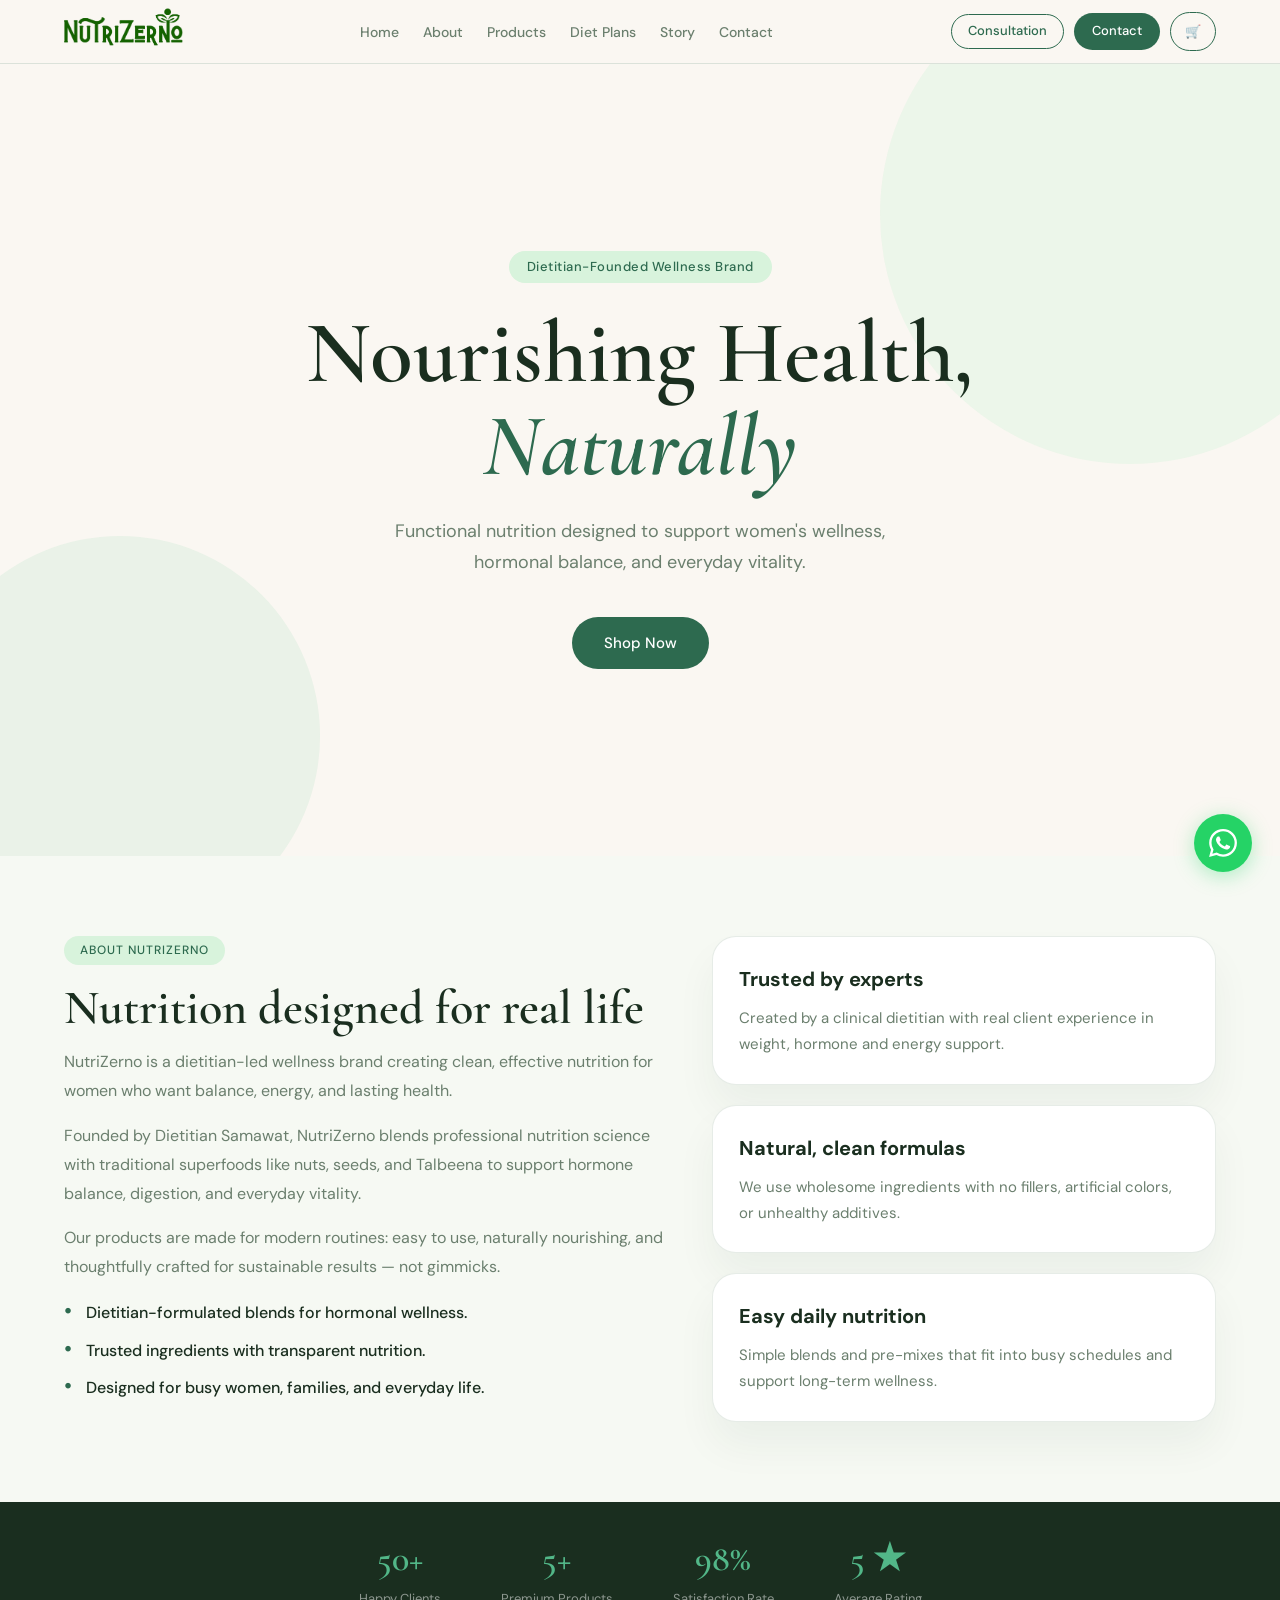
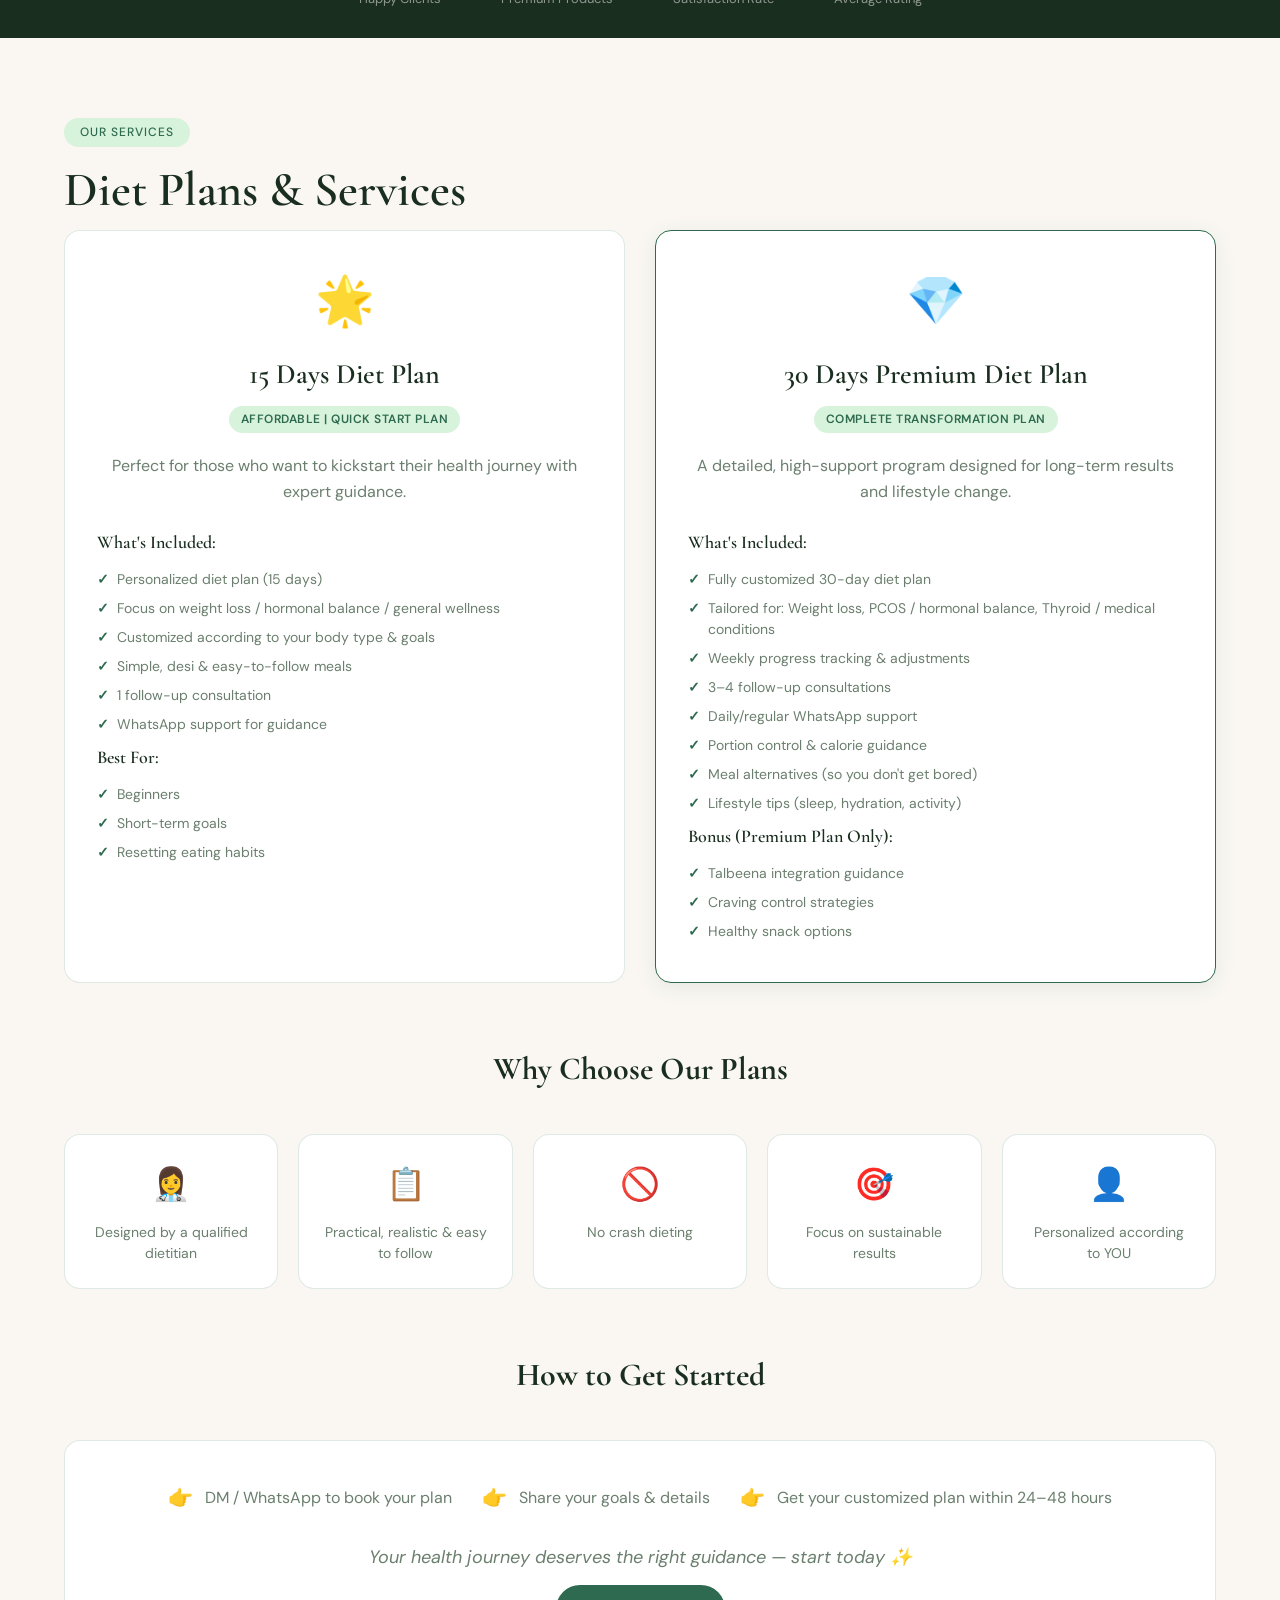
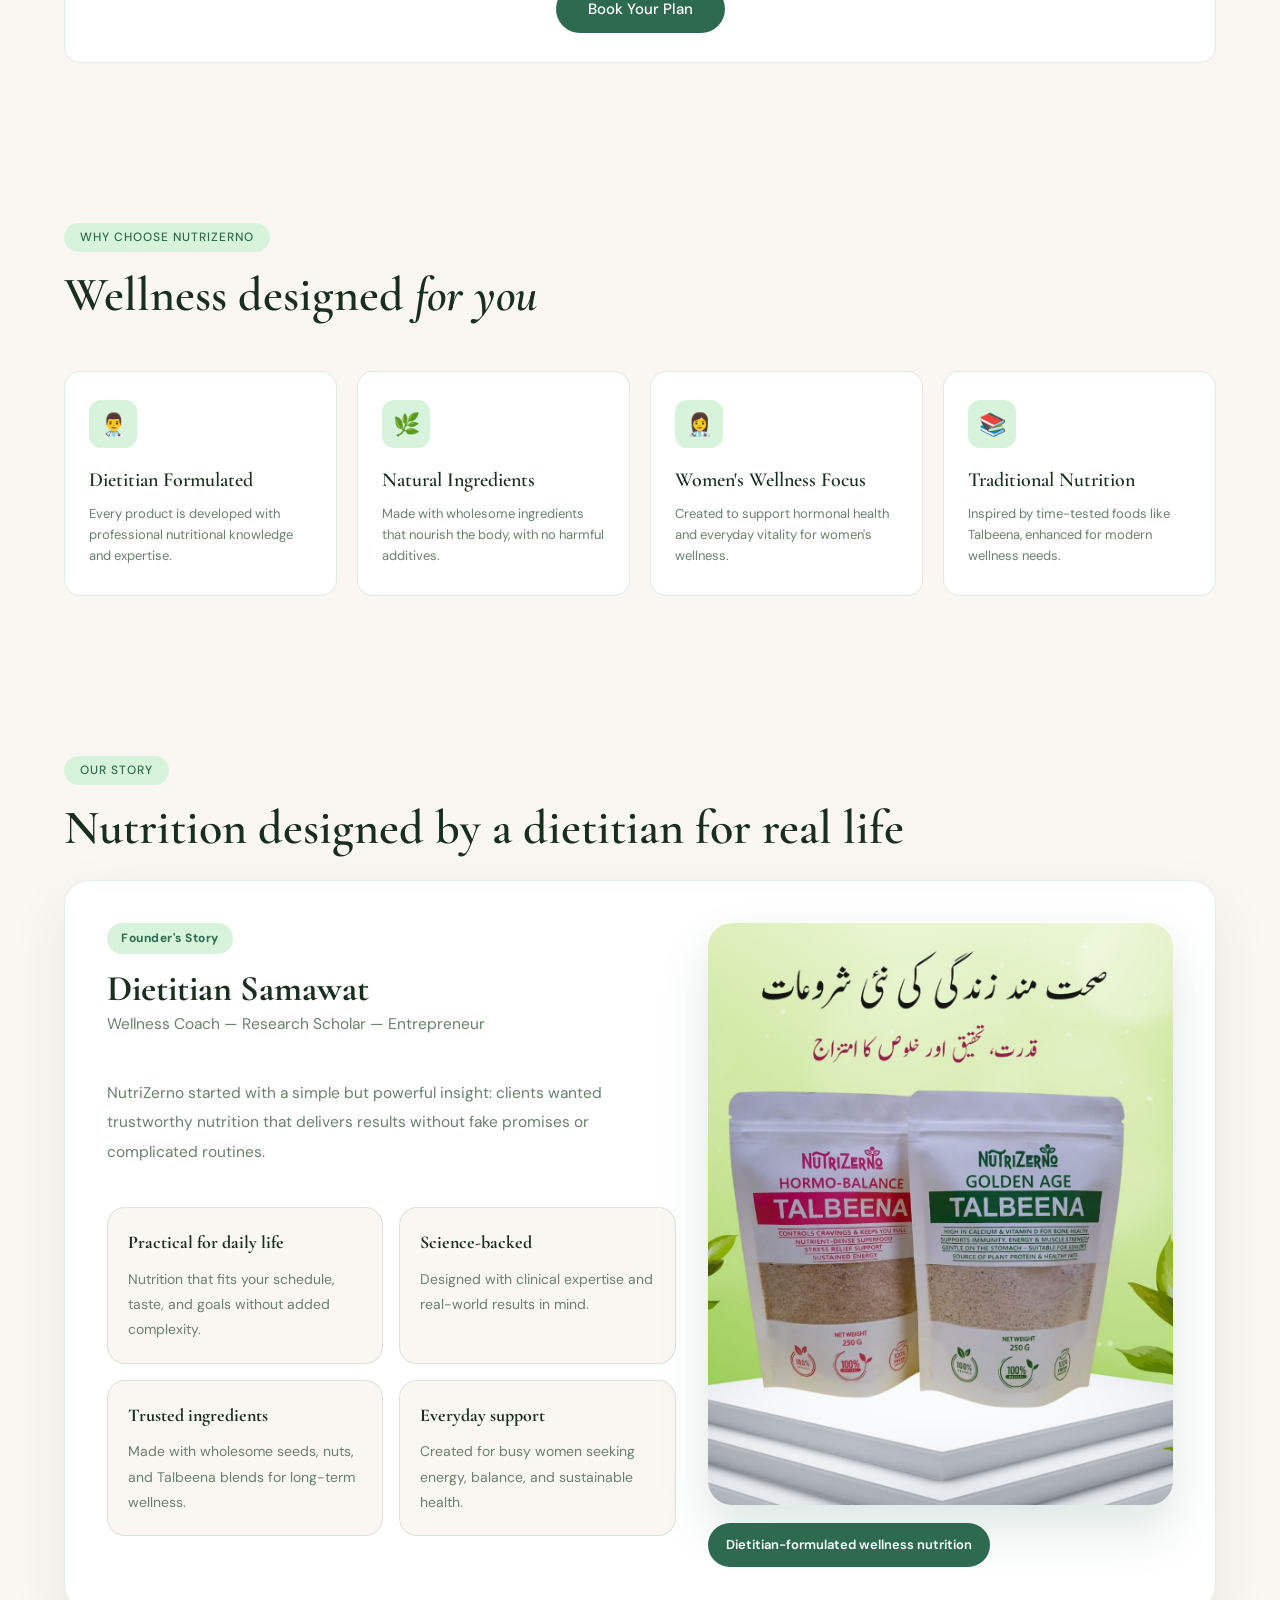
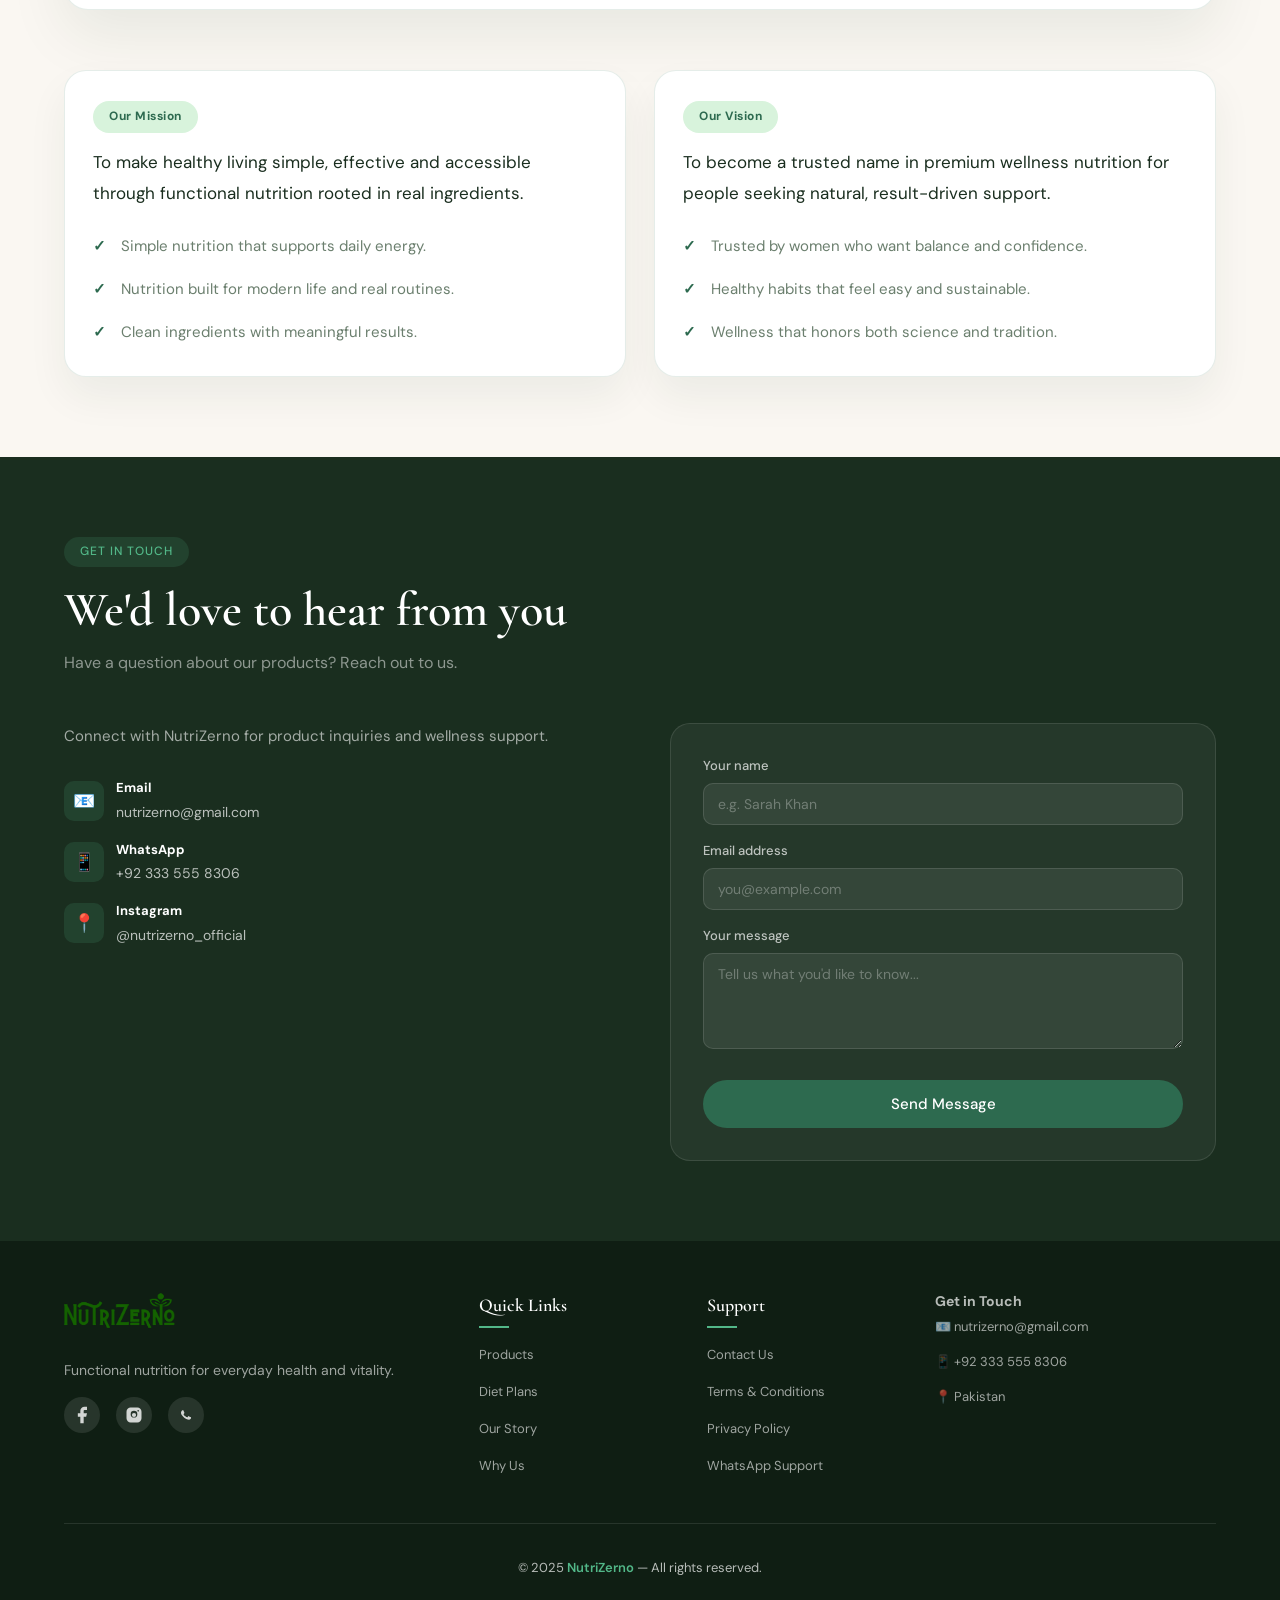
==== commit 6c6a4aaa: "Client Number Update and Price Update" ====
--- a/index.html
+++ b/index.html
@@ -160,7 +160,7 @@
 
 <!-- STATS -->
 <div class="stats-bar">
-  <div class="stat"><div class="stat-num">25+</div><div class="stat-label">Happy Clients</div></div>
+  <div class="stat"><div class="stat-num">50+</div><div class="stat-label">Happy Clients</div></div>
   <div class="stat"><div class="stat-num">5+</div><div class="stat-label">Premium Products</div></div>
   <div class="stat"><div class="stat-num">98%</div><div class="stat-label">Satisfaction Rate</div></div>
   <div class="stat"><div class="stat-num">5 ★</div><div class="stat-label">Average Rating</div></div>
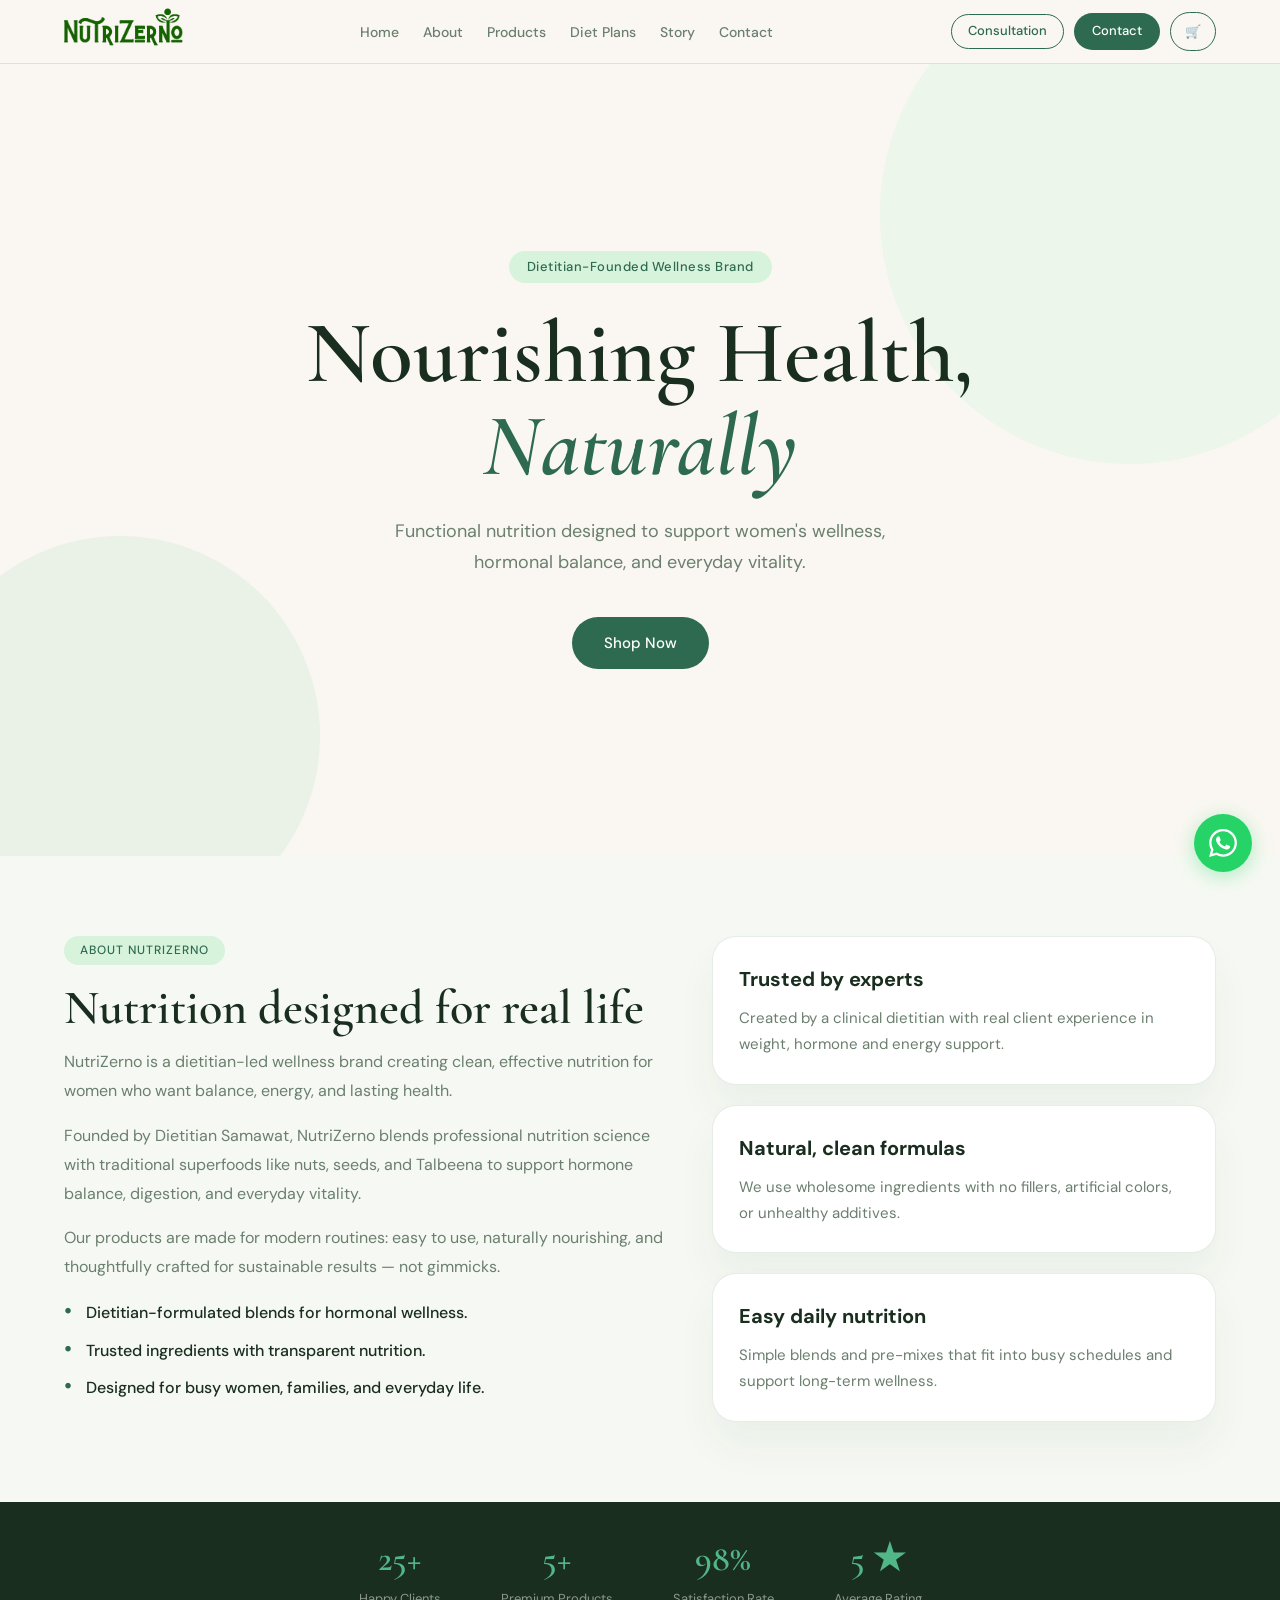
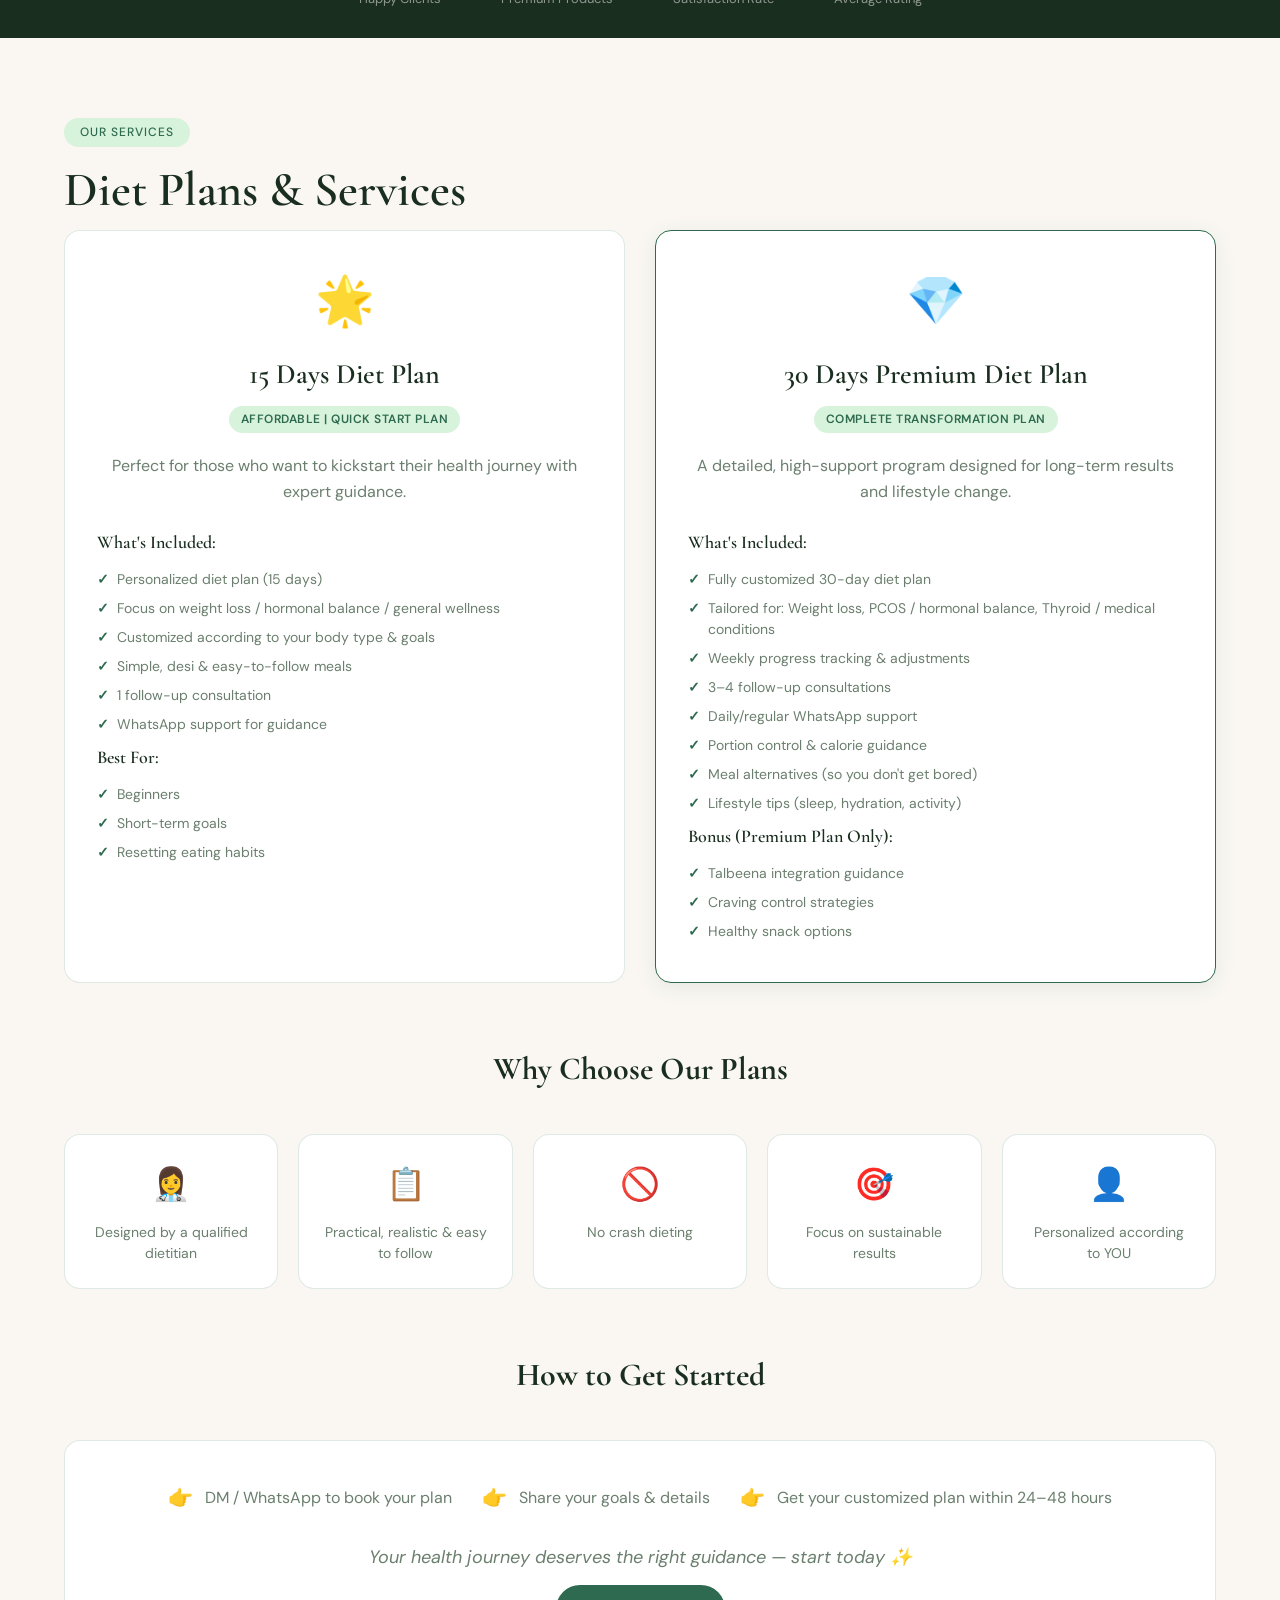
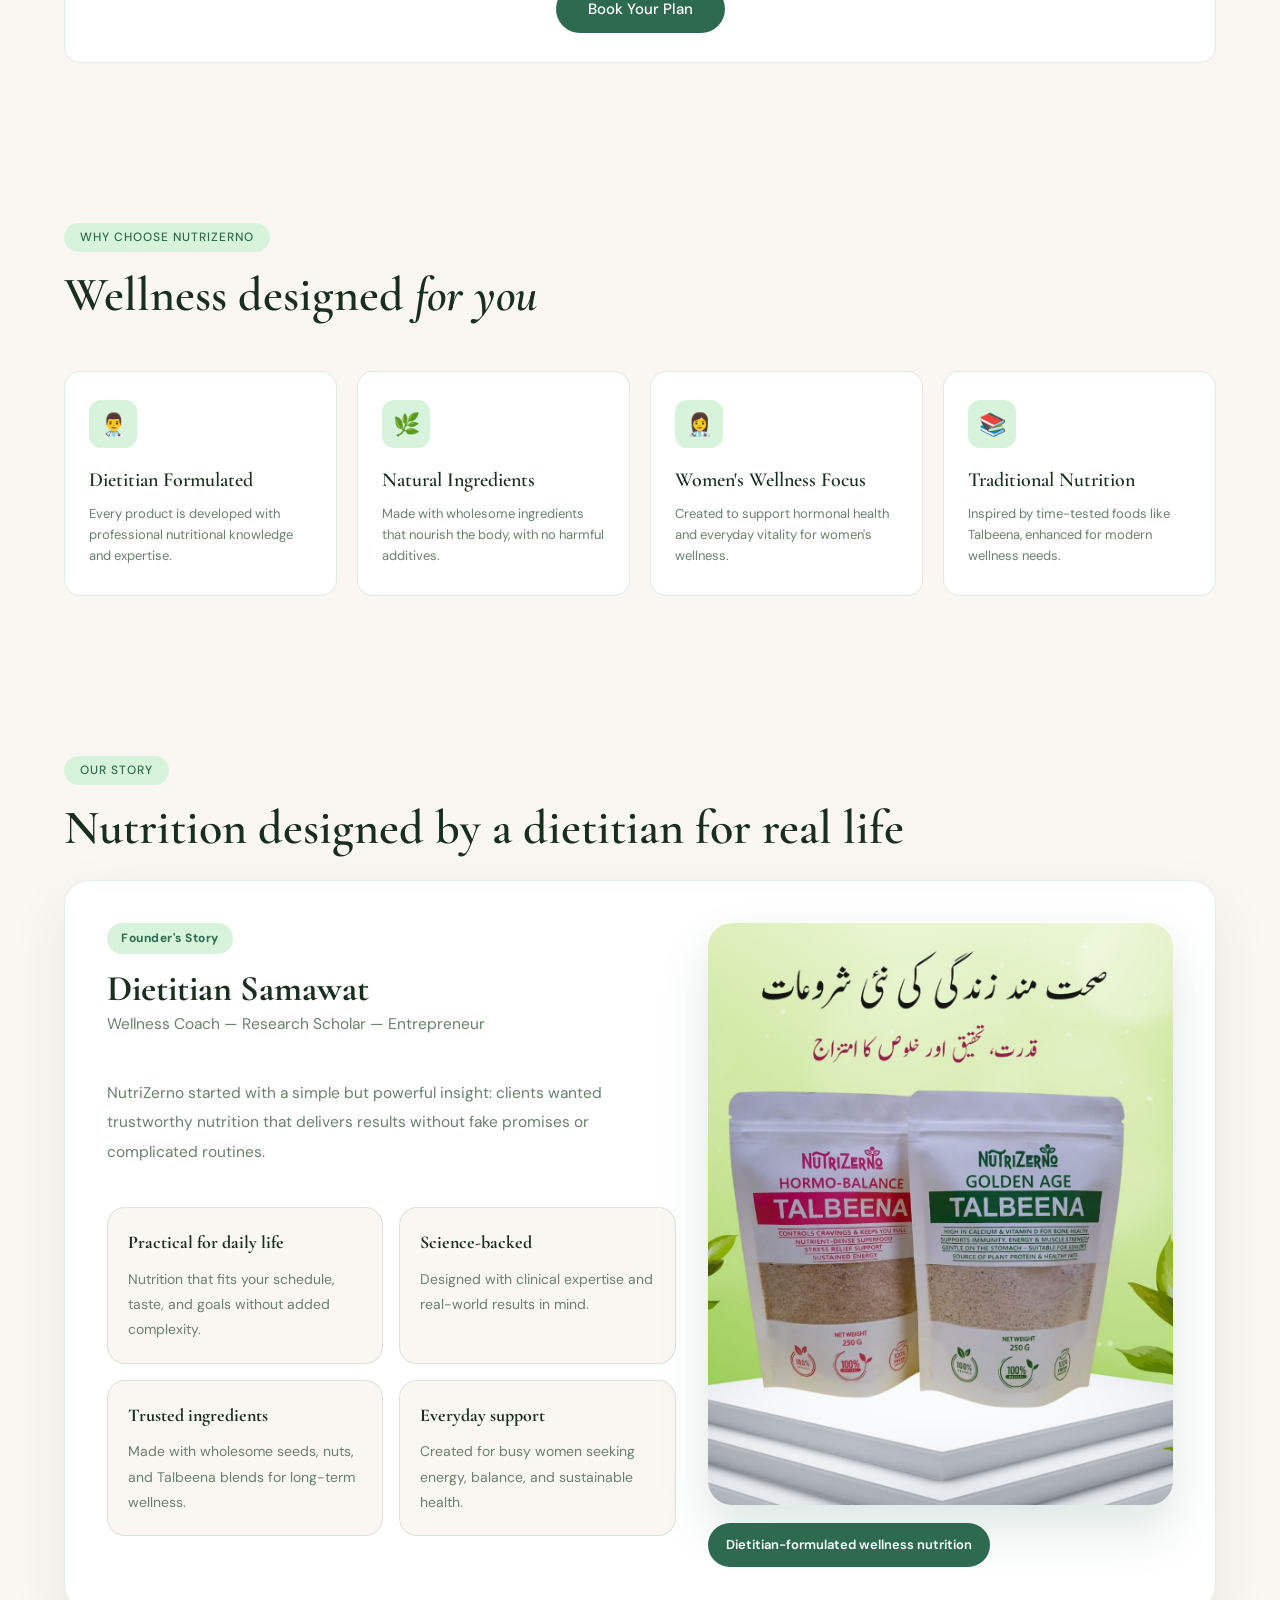
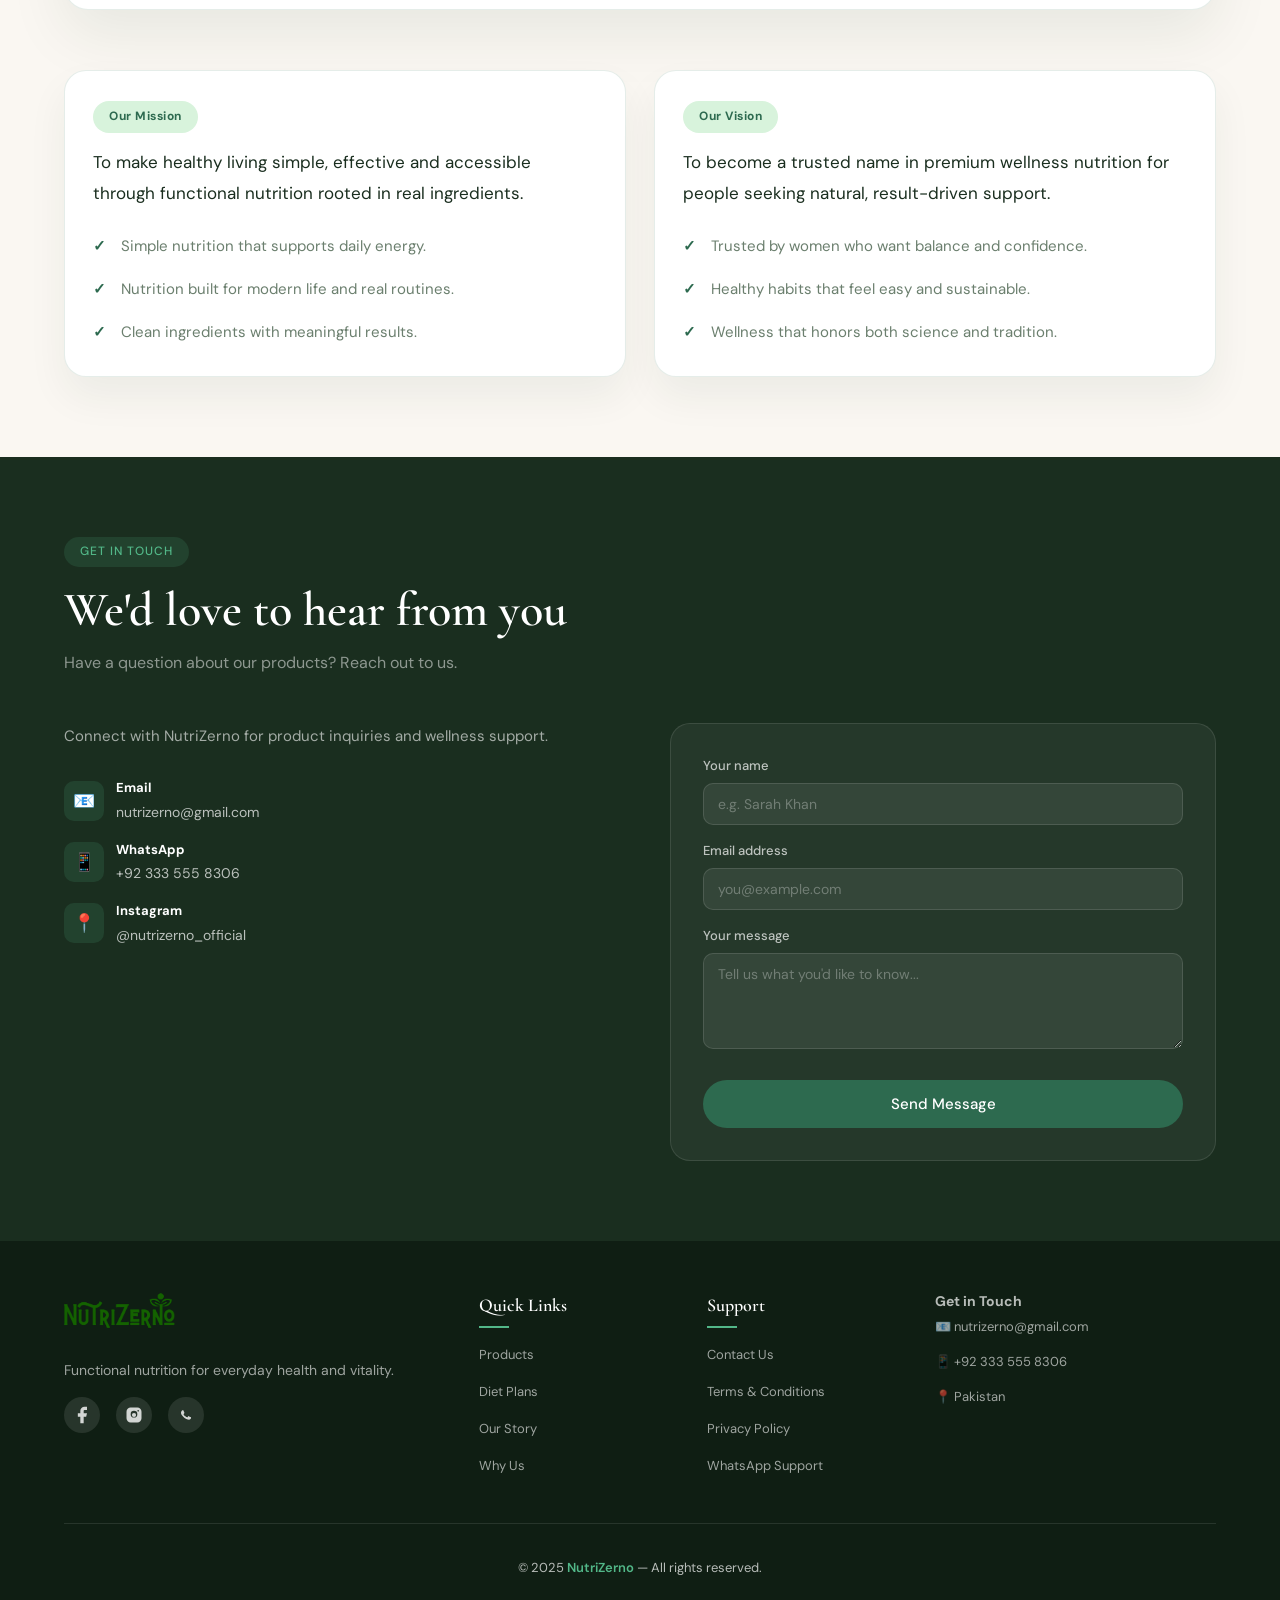
==== commit 1b88d6fa: "Add files via upload" ====
--- a/index.html
+++ b/index.html
@@ -160,7 +160,7 @@
 
 <!-- STATS -->
 <div class="stats-bar">
-  <div class="stat"><div class="stat-num">50+</div><div class="stat-label">Happy Clients</div></div>
+  <div class="stat"><div class="stat-num">25+</div><div class="stat-label">Happy Clients</div></div>
   <div class="stat"><div class="stat-num">5+</div><div class="stat-label">Premium Products</div></div>
   <div class="stat"><div class="stat-num">98%</div><div class="stat-label">Satisfaction Rate</div></div>
   <div class="stat"><div class="stat-num">5 ★</div><div class="stat-label">Average Rating</div></div>
--- a/style.css
+++ b/style.css
@@ -1028,6 +1028,50 @@
   font-size: 20px;
   font-weight: 700;
   color: var(--green);
+  white-space: nowrap;
+}
+
+.product-price-block {
+  display: flex;
+  flex-direction: column;
+  align-items: flex-end;
+  gap: 6px;
+}
+
+.product-price-badge {
+  display: inline-flex;
+  align-items: center;
+  justify-content: center;
+  background: #ffe7b8;
+  color: #9a5b00;
+  font-size: 10px;
+  font-weight: 700;
+  letter-spacing: 0.5px;
+  padding: 4px 8px;
+  border-radius: 999px;
+  text-transform: uppercase;
+}
+
+.product-price-stack {
+  display: flex;
+  align-items: center;
+  gap: 8px;
+  flex-wrap: wrap;
+  justify-content: flex-end;
+}
+
+.product-price-sale {
+  font-family: 'Cormorant Garamond', serif;
+  font-size: 20px;
+  font-weight: 700;
+  color: var(--green);
+  white-space: nowrap;
+}
+
+.product-price-original {
+  font-size: 14px;
+  color: var(--muted);
+  text-decoration: line-through;
   white-space: nowrap;
 }
 
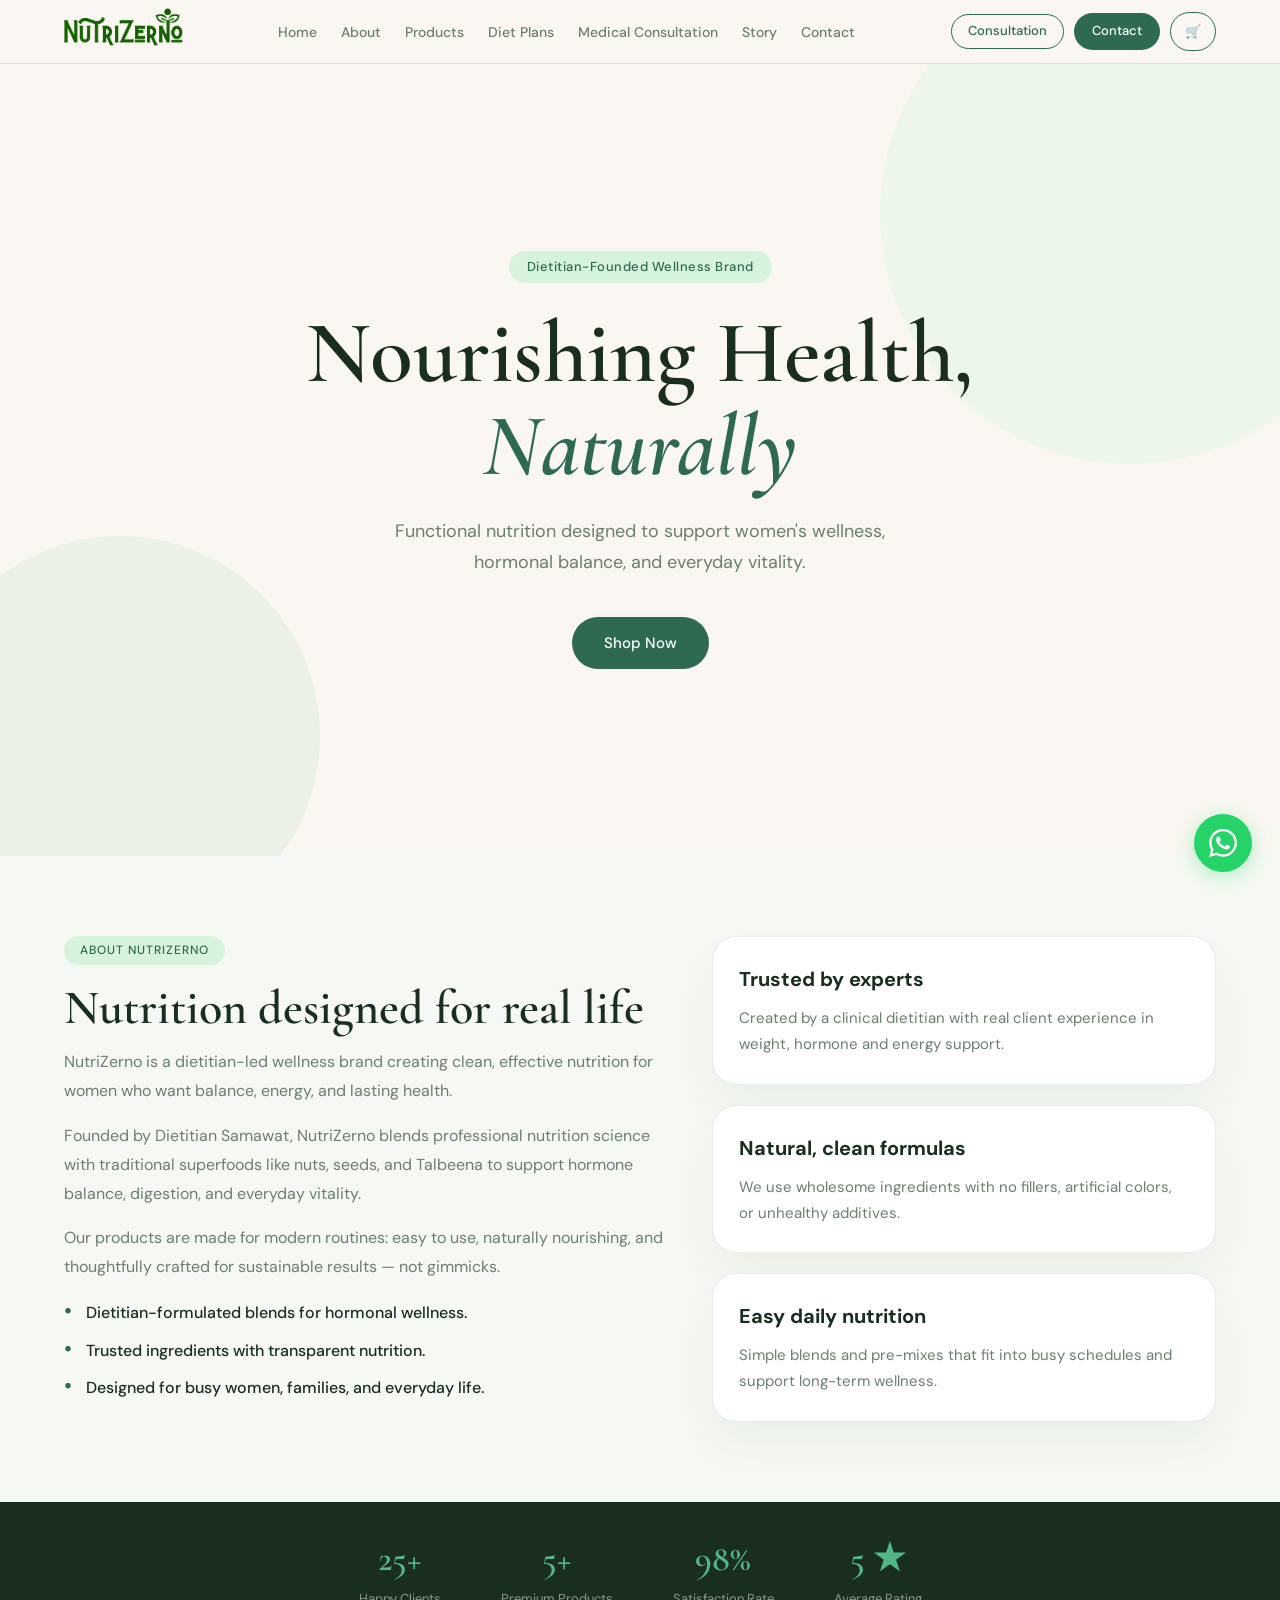
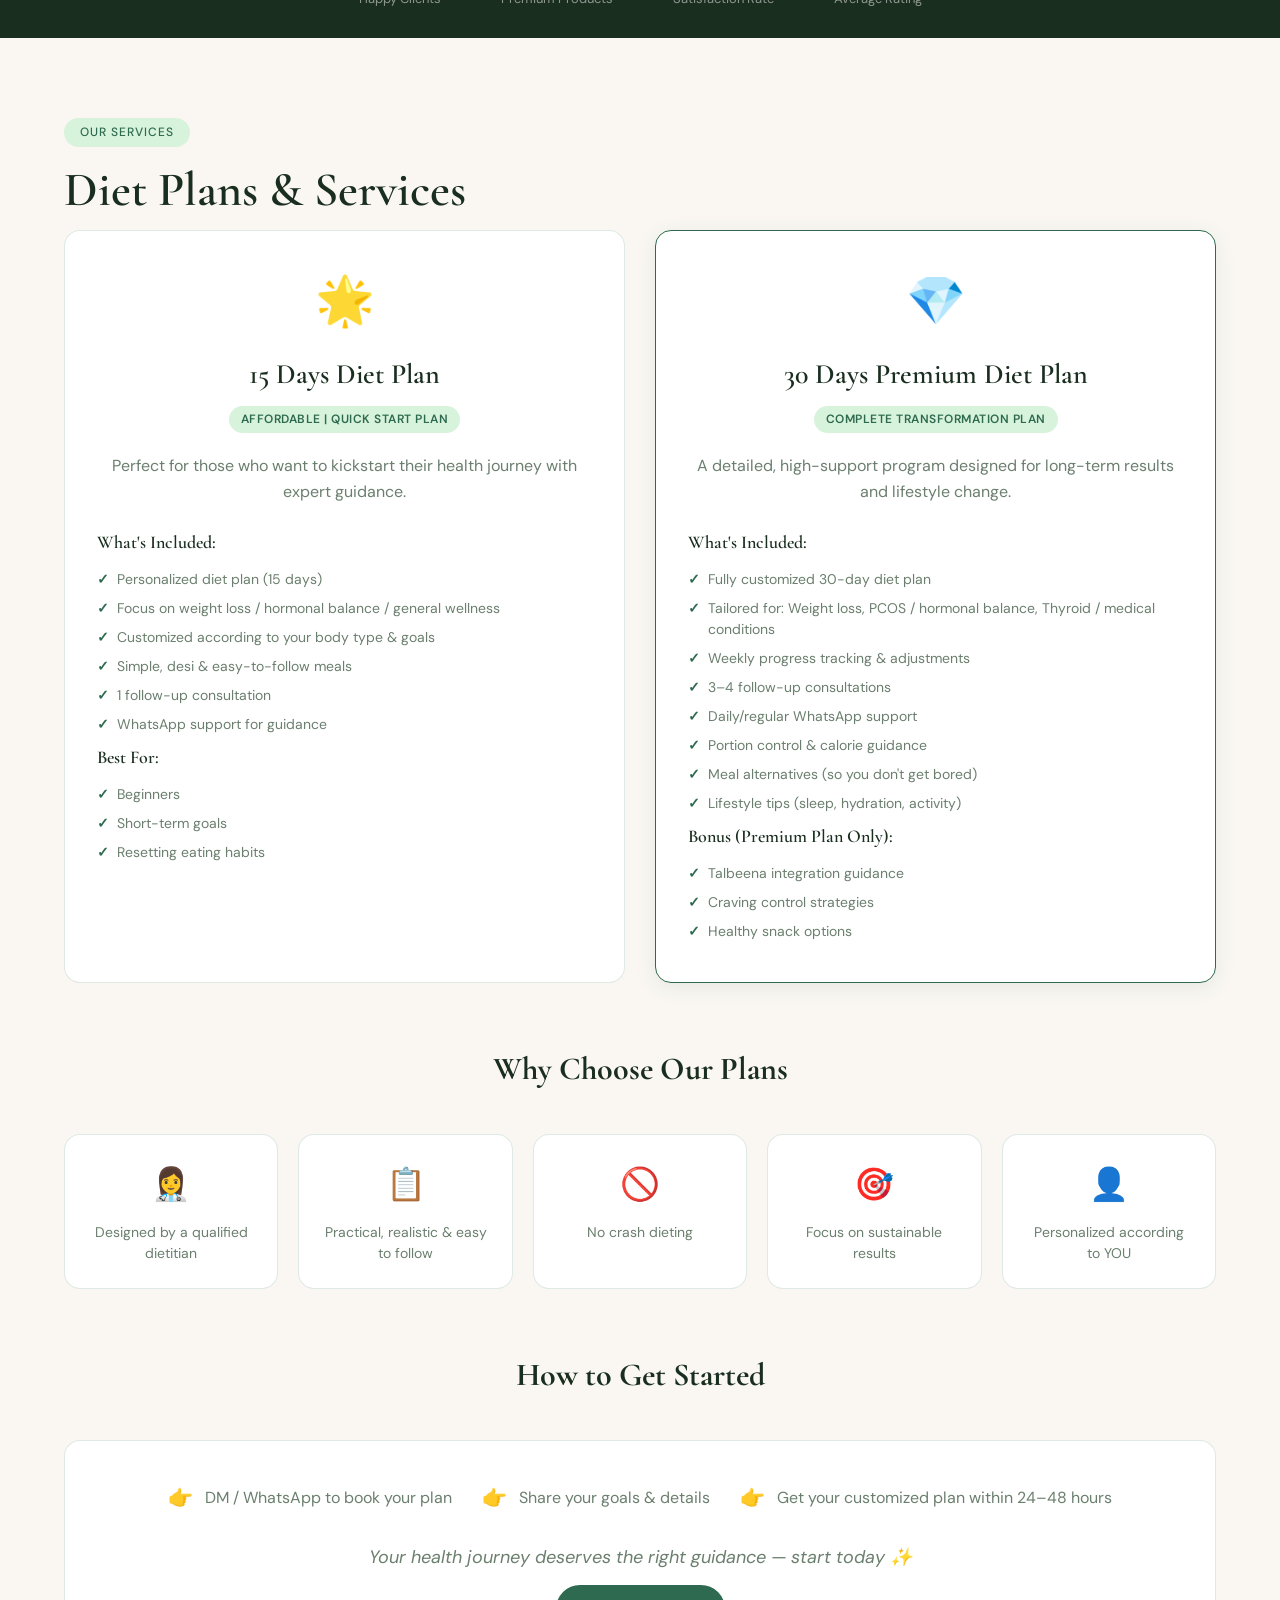
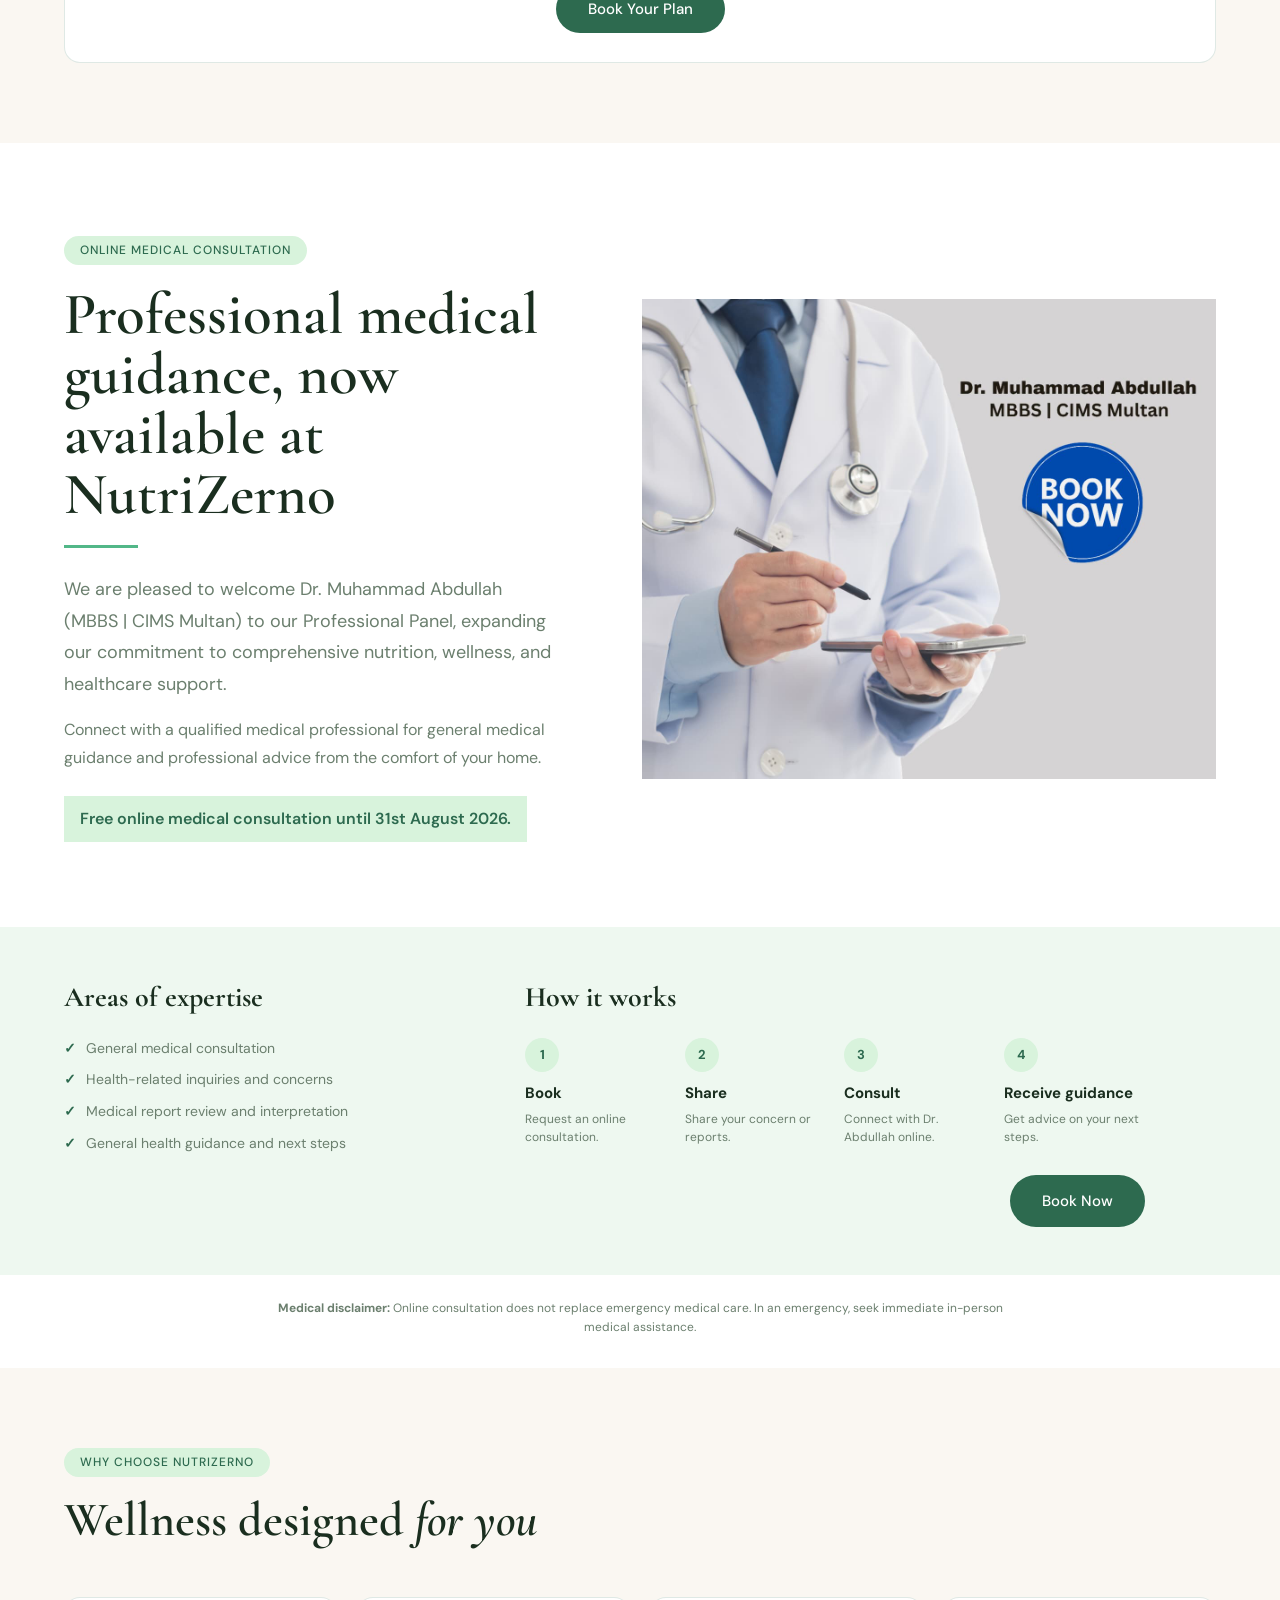
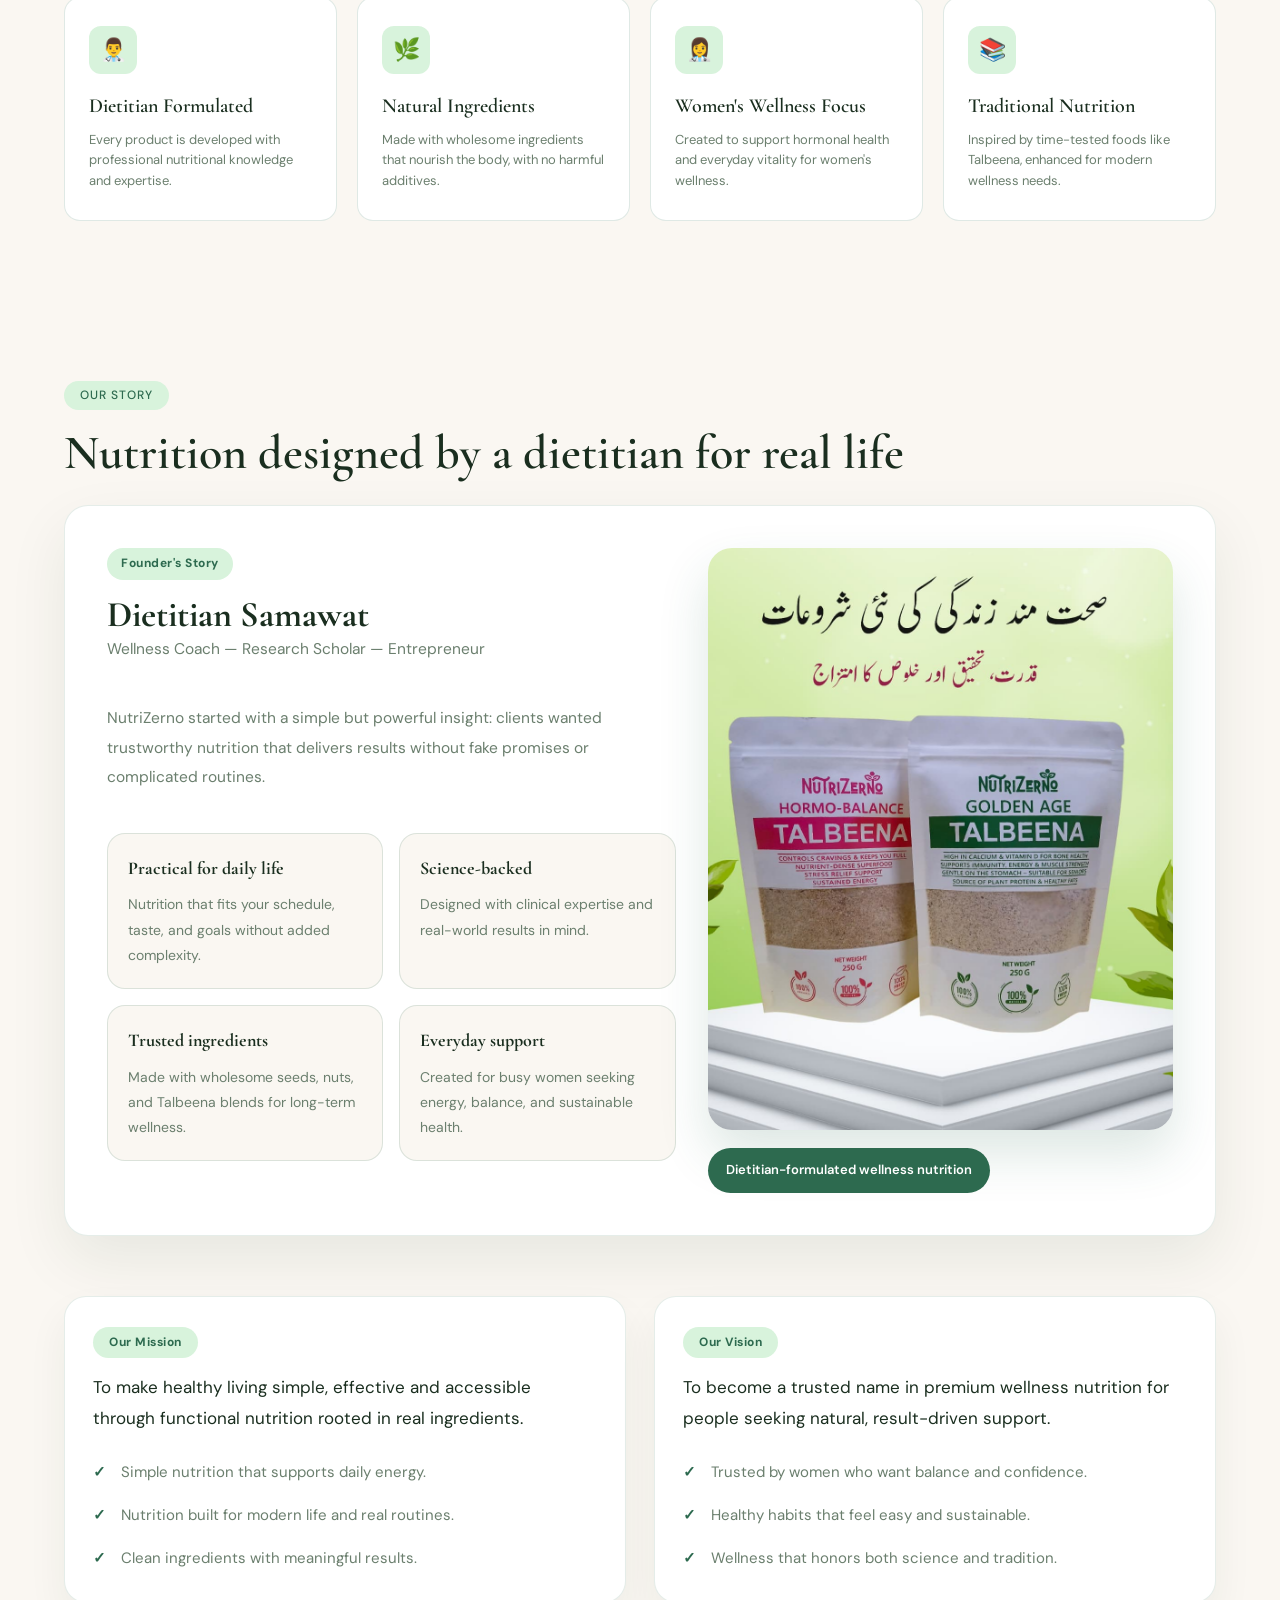
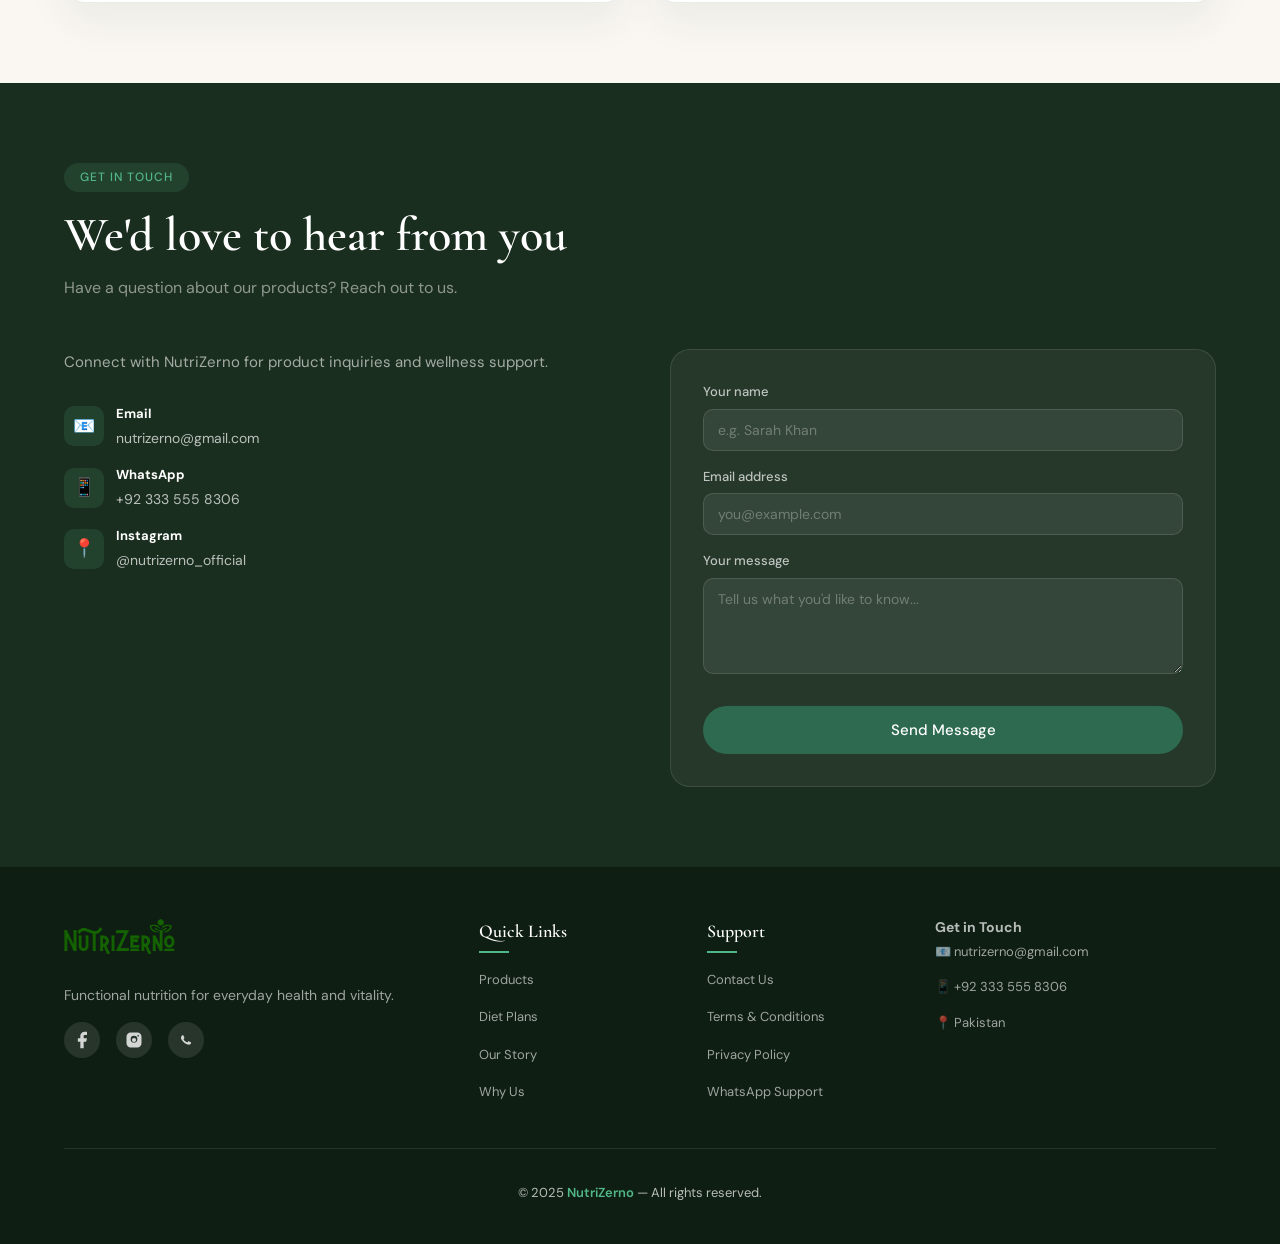
==== commit 457c4ca4: "Add Dr.Abdullah Ad Section" ====
--- a/index.html
+++ b/index.html
@@ -71,7 +71,7 @@
     "availableLanguage": ["English", "Urdu"]
   },
   "sameAs": [
-    "https://www.instagram.com/nutrizerno_official",
+    "https://www.instagram.com/nutrizerno",
     "https://www.facebook.com/share/1DbxPfG18h/"
   ]
 }
@@ -96,6 +96,7 @@
     <li><a href="#about">About</a></li>
     <li><a href="products.html">Products</a></li>
     <li><a href="index.html#plans">Diet Plans</a></li>
+    <li><a href="#consultation">Medical Consultation</a></li>
     <li><a href="index.html#story">Story</a></li>
     <li><a href="index.html#contact">Contact</a></li>
     <!-- <li><a href="terms.html">Terms & Conditions</a></li> -->
@@ -324,6 +325,47 @@
       </div>
     </div>
   </div>
+</section>
+
+<!-- ONLINE MEDICAL CONSULTATION -->
+<section id="consultation" class="consultation-section">
+  <div class="consultation-hero">
+    <div class="consultation-copy">
+      <div class="section-tag">Online Medical Consultation</div>
+      <h2 class="section-title">Professional medical guidance, now available at NutriZerno</h2>
+      <div class="consultation-accent" aria-hidden="true"></div>
+      <p class="consultation-lead">We are pleased to welcome Dr. Muhammad Abdullah (MBBS | CIMS Multan) to our Professional Panel, expanding our commitment to comprehensive nutrition, wellness, and healthcare support.</p>
+      <p>Connect with a qualified medical professional for general medical guidance and professional advice from the comfort of your home.</p>
+
+      <div class="consultation-offer">Free online medical consultation until 31st August 2026.</div>
+    </div>
+    <div class="consultation-image-wrap">
+      <img src="images/Dr.Abdullah Ads.jpeg" alt="Dr. Muhammad Abdullah, MBBS, CIMS Multan" class="consultation-image" loading="lazy">
+    </div>
+  </div>
+
+  <div class="consultation-information">
+    <div class="consultation-expertise">
+      <h3>Areas of expertise</h3>
+      <ul class="consultation-list">
+        <li>General medical consultation</li>
+        <li>Health-related inquiries and concerns</li>
+        <li>Medical report review and interpretation</li>
+        <li>General health guidance and next steps</li>
+      </ul>
+    </div>
+    <div class="consultation-workflow">
+      <h3>How it works</h3>
+      <ol class="consultation-steps">
+        <li><span class="consultation-step-icon">1</span><strong>Book</strong><span>Request an online consultation.</span></li>
+        <li><span class="consultation-step-icon">2</span><strong>Share</strong><span>Share your concern or reports.</span></li>
+        <li><span class="consultation-step-icon">3</span><strong>Consult</strong><span>Connect with Dr. Abdullah online.</span></li>
+        <li><span class="consultation-step-icon">4</span><strong>Receive guidance</strong><span>Get advice on your next steps.</span></li>
+      </ol>
+      <a href="https://wa.me/923335558306?text=Hi%20NutriZerno!%20I%20want%20to%20book%20an%20online%20medical%20consultation." class="btn-primary consultation-cta" target="_blank" rel="noopener noreferrer">Book Now</a>
+    </div>
+  </div>
+  <p class="consultation-disclaimer"><strong>Medical disclaimer:</strong> Online consultation does not replace emergency medical care. In an emergency, seek immediate in-person medical assistance.</p>
 </section>
 
 <!-- BENEFITS -->
@@ -476,7 +518,7 @@
         <a href="https://www.facebook.com/share/1DbxPfG18h/" target="_blank" rel="noopener noreferrer" aria-label="Facebook">
           <svg width="20" height="20" viewBox="0 0 24 24" fill="currentColor"><path d="M18 2h-3a5 5 0 0 0-5 5v3H7v4h3v8h4v-8h3l1-4h-4V7a1 1 0 0 1 1-1h3z"/></svg>
         </a>
-        <a href="https://www.instagram.com/nutrizerno_official?igsh=MWZhbjZ5MHFrbnpzcg==" target="_blank" rel="noopener noreferrer" aria-label="Instagram">
+        <a href="https://www.instagram.com/nutrizerno?igsh=MWZhbjZ5MHFrbnpzcg==" target="_blank" rel="noopener noreferrer" aria-label="Instagram">
           <svg width="20" height="20" viewBox="0 0 24 24" fill="currentColor"><path d="M16 3H8a5 5 0 0 0-5 5v8a5 5 0 0 0 5 5h8a5 5 0 0 0 5-5V8a5 5 0 0 0-5-5zm-4 12a4 4 0 1 1 0-8 4 4 0 0 1 0 8zm5-7a1 1 0 1 1 0-2 1 1 0 0 1 0 2z"/><circle cx="12" cy="12" r="2.5"/></svg>
         </a>
         <a href="https://wa.me/923335558306" target="_blank" rel="noopener noreferrer" aria-label="WhatsApp">
--- a/style.css
+++ b/style.css
@@ -497,7 +497,7 @@
 
 .product-info h1 {
   font-family: 'Cormorant Garamond', serif;
-  font-size: clamp(32px, 4vw, 44px);
+  font-size: clamp(26px, 3vw, 36px);
   margin-bottom: 6px;
   color: var(--dark);
 }
@@ -1992,22 +1992,269 @@
   font-style: italic;
 }
 
+/* ONLINE MEDICAL CONSULTATION */
+#consultation {
+  background: var(--white);
+  padding: 0;
+  scroll-margin-top: 68px;
+}
+
+.consultation-hero {
+  min-height: min(760px, calc(100vh - 68px));
+  max-width: 1320px;
+  margin: 0 auto;
+  padding: 72px 5% 64px;
+  display: grid;
+  grid-template-columns: minmax(0, .92fr) minmax(380px, 1.08fr);
+  gap: clamp(40px, 7vw, 100px);
+  align-items: center;
+}
+
+.consultation-copy {
+  max-width: 600px;
+}
+
+.consultation-image-wrap {
+  display: flex;
+  align-items: center;
+  justify-content: center;
+  min-width: 0;
+  height: 100%;
+}
+
+.consultation-image {
+  display: block;
+  width: 100%;
+  height: min(72vh, 700px);
+  max-width: 100%;
+  object-fit: contain;
+}
+
+.consultation-copy .section-tag {
+  margin-bottom: 20px;
+}
+
+.consultation-copy .section-title {
+  margin-bottom: 20px;
+  font-size: clamp(42px, 4.6vw, 68px);
+  line-height: 1.02;
+}
+
+.consultation-accent {
+  width: 74px;
+  height: 3px;
+  margin-bottom: 26px;
+  background: var(--green-light);
+}
+
+.consultation-copy > p {
+  color: var(--muted);
+  margin-bottom: 16px;
+  line-height: 1.75;
+}
+
+.consultation-lead {
+  font-size: 18px;
+}
+
+.consultation-offer {
+  display: inline-block;
+  margin-top: 8px;
+  padding: 10px 16px;
+  background: var(--green-pale);
+  color: var(--green);
+  font-weight: 600;
+}
+
+.consultation-information {
+  background: #eef8f0;
+  padding: 48px 5%;
+  display: grid;
+  grid-template-columns: minmax(230px, .7fr) minmax(0, 1.3fr);
+  gap: clamp(40px, 7vw, 100px);
+  align-items: start;
+}
+
+.consultation-information > div {
+  max-width: 620px;
+}
+
+.consultation-information h3 {
+  color: var(--dark);
+  font-family: 'Cormorant Garamond', serif;
+  font-size: 28px;
+  margin-bottom: 18px;
+}
+
+.consultation-list,
+.consultation-steps {
+  color: var(--muted);
+  font-size: 14px;
+  line-height: 1.55;
+}
+
+.consultation-list {
+  list-style: none;
+}
+
+.consultation-list li {
+  position: relative;
+  padding-left: 22px;
+  margin-bottom: 10px;
+}
+
+.consultation-list li::before {
+  content: '\2713';
+  position: absolute;
+  left: 0;
+  color: var(--green);
+  font-weight: 700;
+}
+
+.consultation-steps {
+  display: grid;
+  grid-template-columns: repeat(4, minmax(0, 1fr));
+  gap: 18px;
+  list-style: none;
+  padding: 0;
+}
+
+.consultation-steps li {
+  display: flex;
+  flex-direction: column;
+  gap: 5px;
+}
+
+.consultation-step-icon {
+  display: flex;
+  align-items: center;
+  justify-content: center;
+  width: 34px;
+  height: 34px;
+  margin-bottom: 5px;
+  border-radius: 50%;
+  background: var(--green-pale);
+  color: var(--green);
+  font-size: 13px;
+  font-weight: 700;
+}
+
+.consultation-steps strong {
+  color: var(--dark);
+  font-size: 15px;
+}
+
+.consultation-steps li > span:last-child {
+  font-size: 12px;
+}
+
+.consultation-cta {
+  display: block;
+  width: fit-content;
+  margin: 28px 0 0 auto;
+}
+
+.consultation-disclaimer {
+  max-width: 900px;
+  margin: 0 auto;
+  padding: 24px 5% 32px;
+  color: var(--muted);
+  text-align: center;
+  font-size: 12px !important;
+  line-height: 1.55 !important;
+}
+
+/* Keep the lower band balanced when the content becomes narrower. */
+@media (max-width: 1050px) {
+  .consultation-hero {
+    grid-template-columns: minmax(0, .9fr) minmax(300px, 1.1fr);
+    gap: 42px;
+  }
+
+  .consultation-copy .section-title {
+    font-size: clamp(38px, 5vw, 54px);
+  }
+
+  .consultation-information {
+    gap: 40px;
+  }
+}
+
+@media (max-width: 900px) {
+  .consultation-hero {
+    min-height: 0;
+    grid-template-columns: 1fr;
+    gap: 38px;
+    padding-top: 58px;
+  }
+
+  .consultation-copy {
+    max-width: 680px;
+  }
+
+  .consultation-image-wrap {
+    order: 2;
+    height: auto;
+  }
+
+  .consultation-image {
+    height: auto;
+    max-height: 680px;
+  }
+
+  .consultation-information {
+    grid-template-columns: 1fr;
+    gap: 34px;
+  }
+
+  .consultation-information > div {
+    max-width: 760px;
+  }
+
+  .consultation-cta {
+    margin-left: 0;
+  }
+}
+
+@media (max-width: 600px) {
+  .consultation-hero {
+    padding: 46px 6% 44px;
+    gap: 30px;
+  }
+
+  .consultation-copy .section-title {
+    font-size: clamp(36px, 11vw, 48px);
+  }
+
+  .consultation-lead {
+    font-size: 16px;
+  }
+
+  .consultation-information {
+    padding: 38px 6%;
+  }
+
+  .consultation-steps {
+    grid-template-columns: repeat(2, minmax(0, 1fr));
+    gap: 24px 16px;
+  }
+
+  .consultation-cta {
+    width: 100%;
+    text-align: center;
+  }
+
+  .consultation-disclaimer {
+    padding: 22px 6% 28px;
+  }
+}
+
 @media (max-width: 768px) {
-  .plans-grid {
-    grid-template-columns: 1fr;
-  }
-
-  .get-started-steps {
-    flex-direction: column;
-    gap: 16px;
-  }
-
-  .why-choose-grid {
-    grid-template-columns: 1fr;
-  }
-}
-
-/* STORY */
+  #plans .plans-grid {
+    grid-template-columns: minmax(0, 1fr);
+  }
+}
+
 #story {
   background: var(--cream);
 }
@@ -3110,4 +3357,5 @@
   .terms-highlight p {
     font-size: 12px;
   }
-}+}
+*/
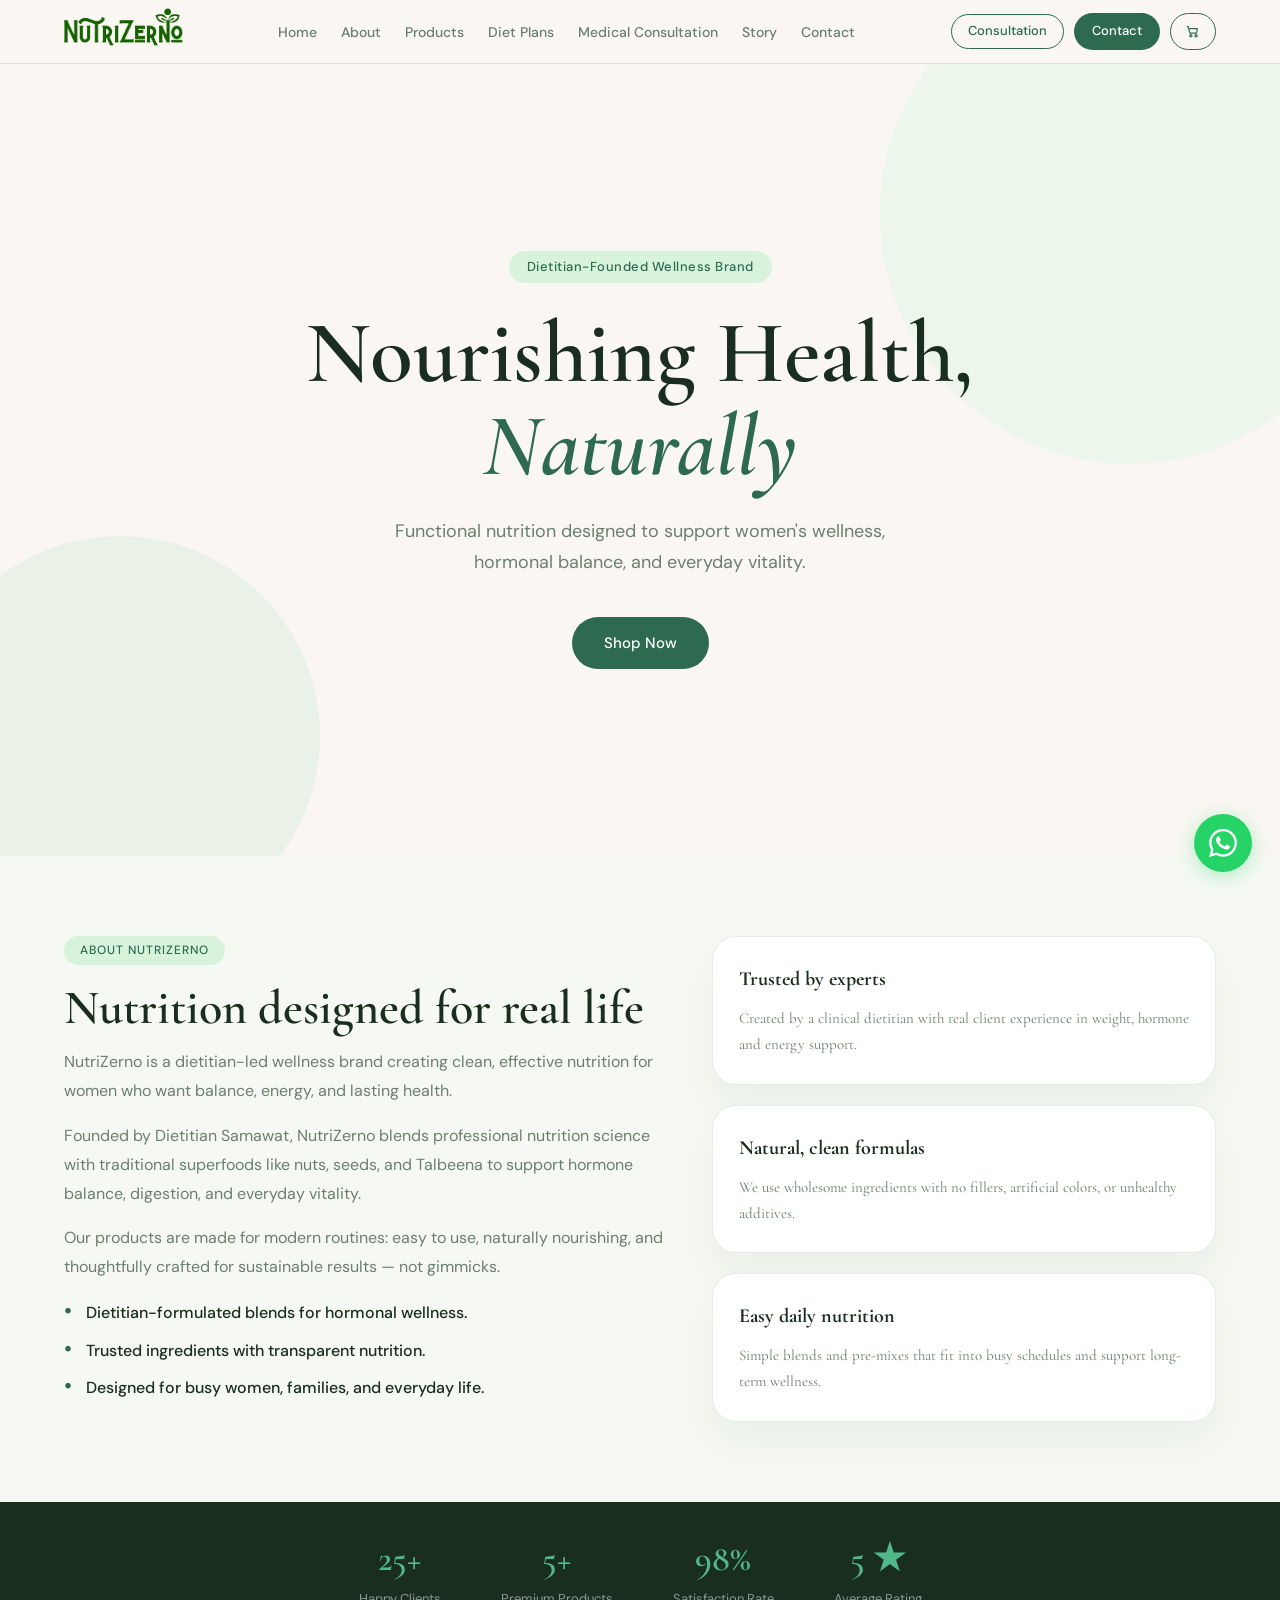
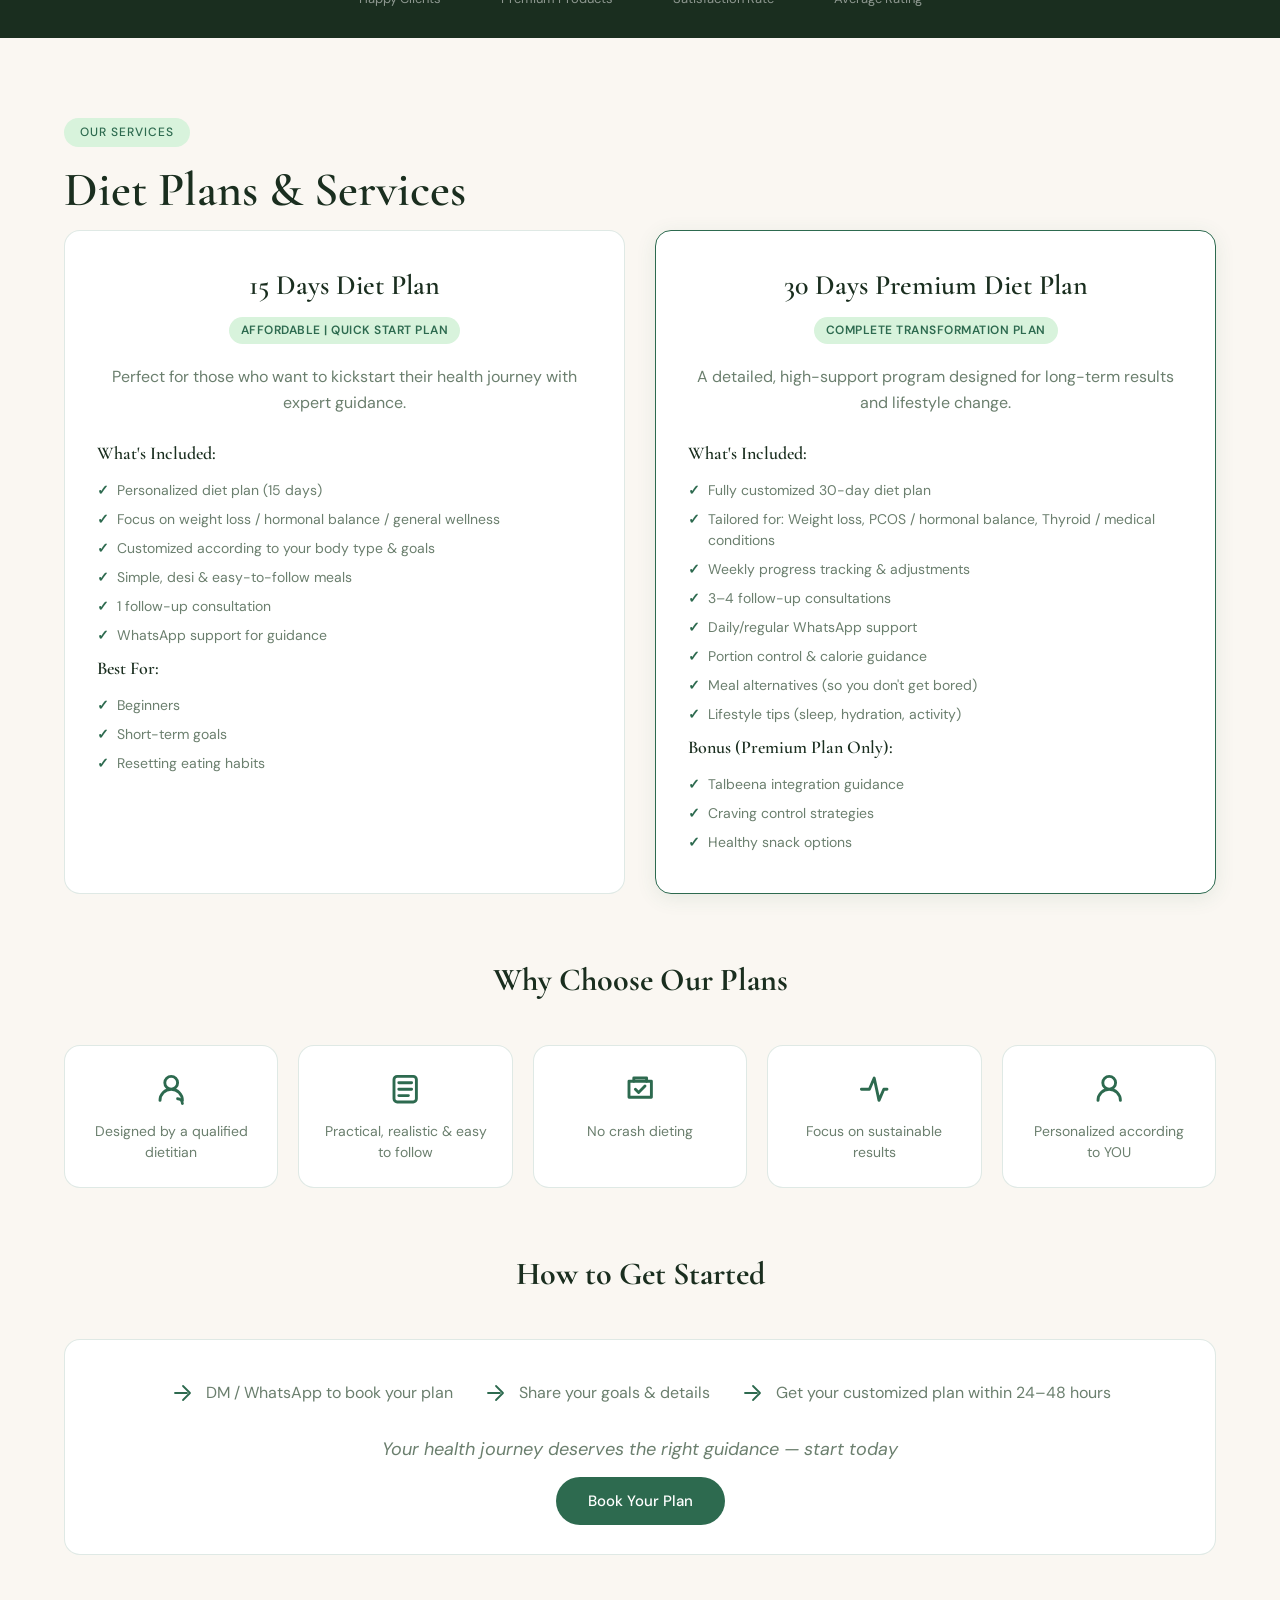
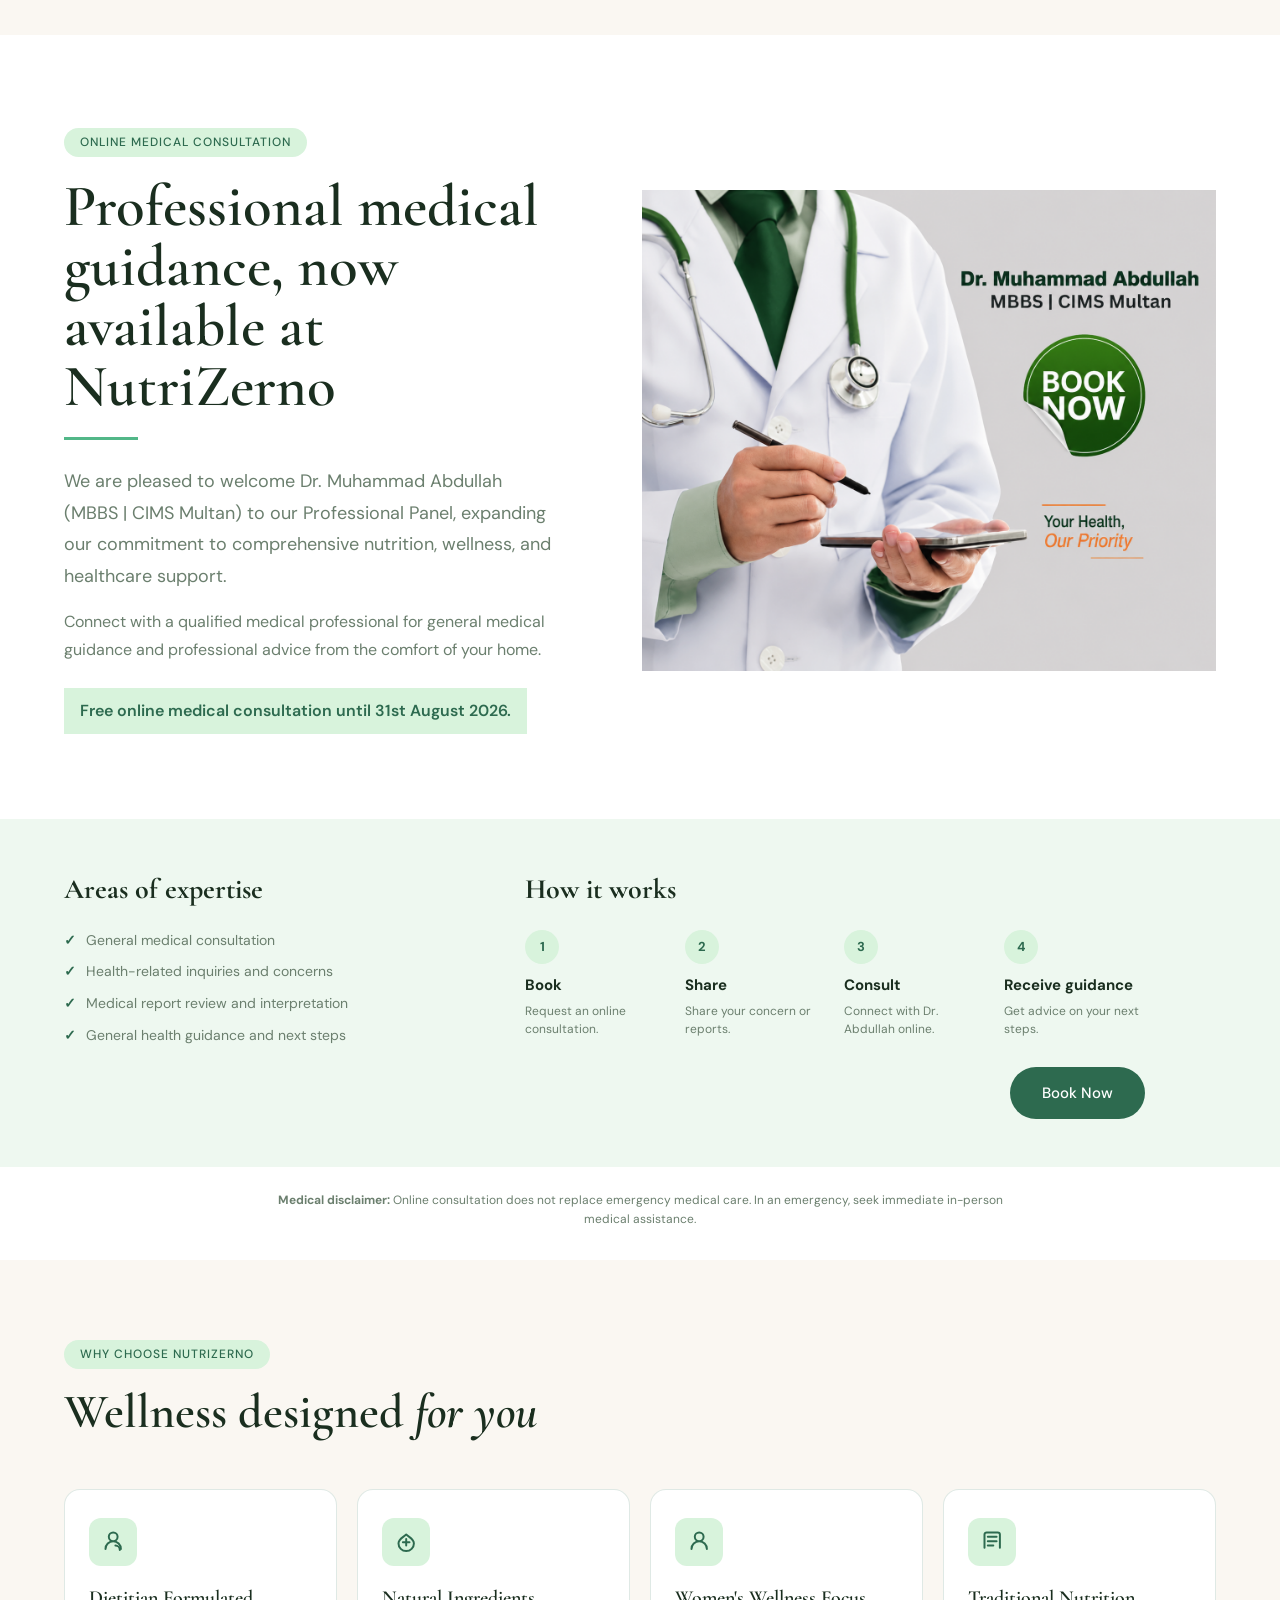
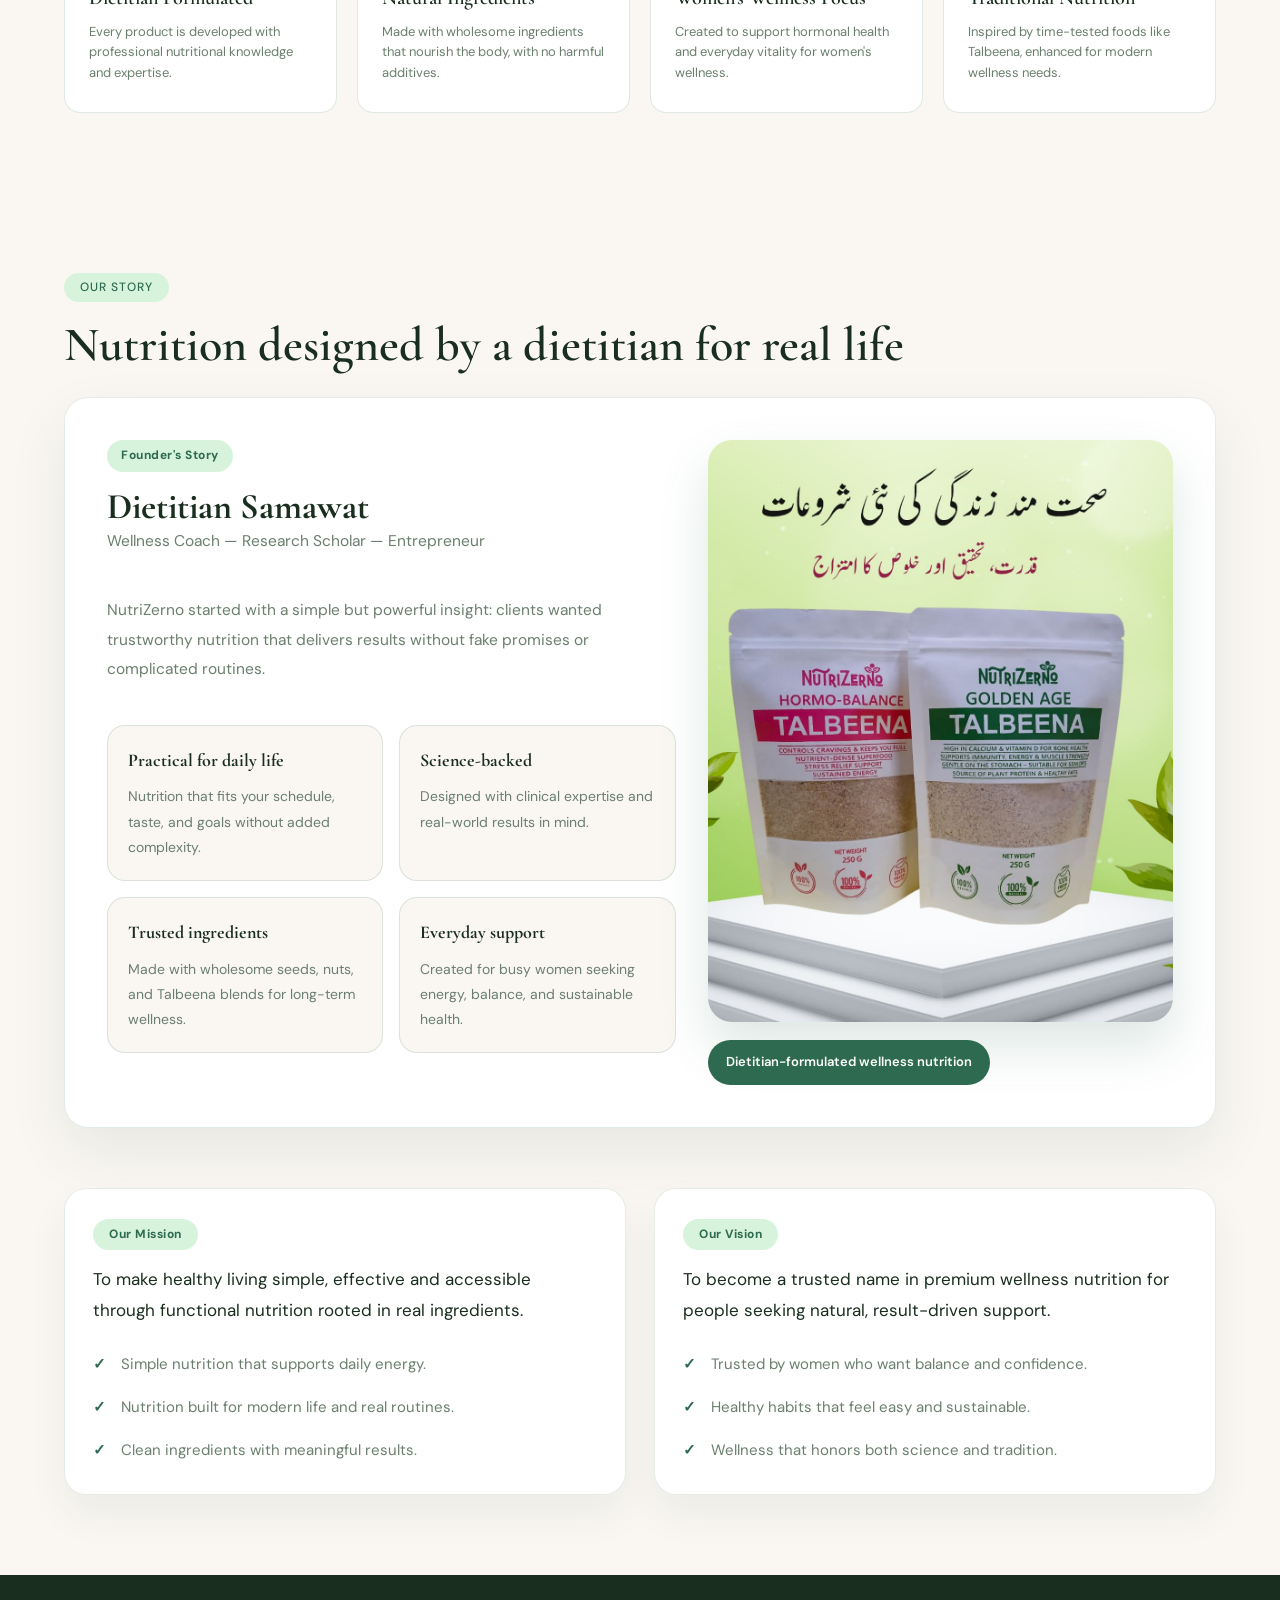
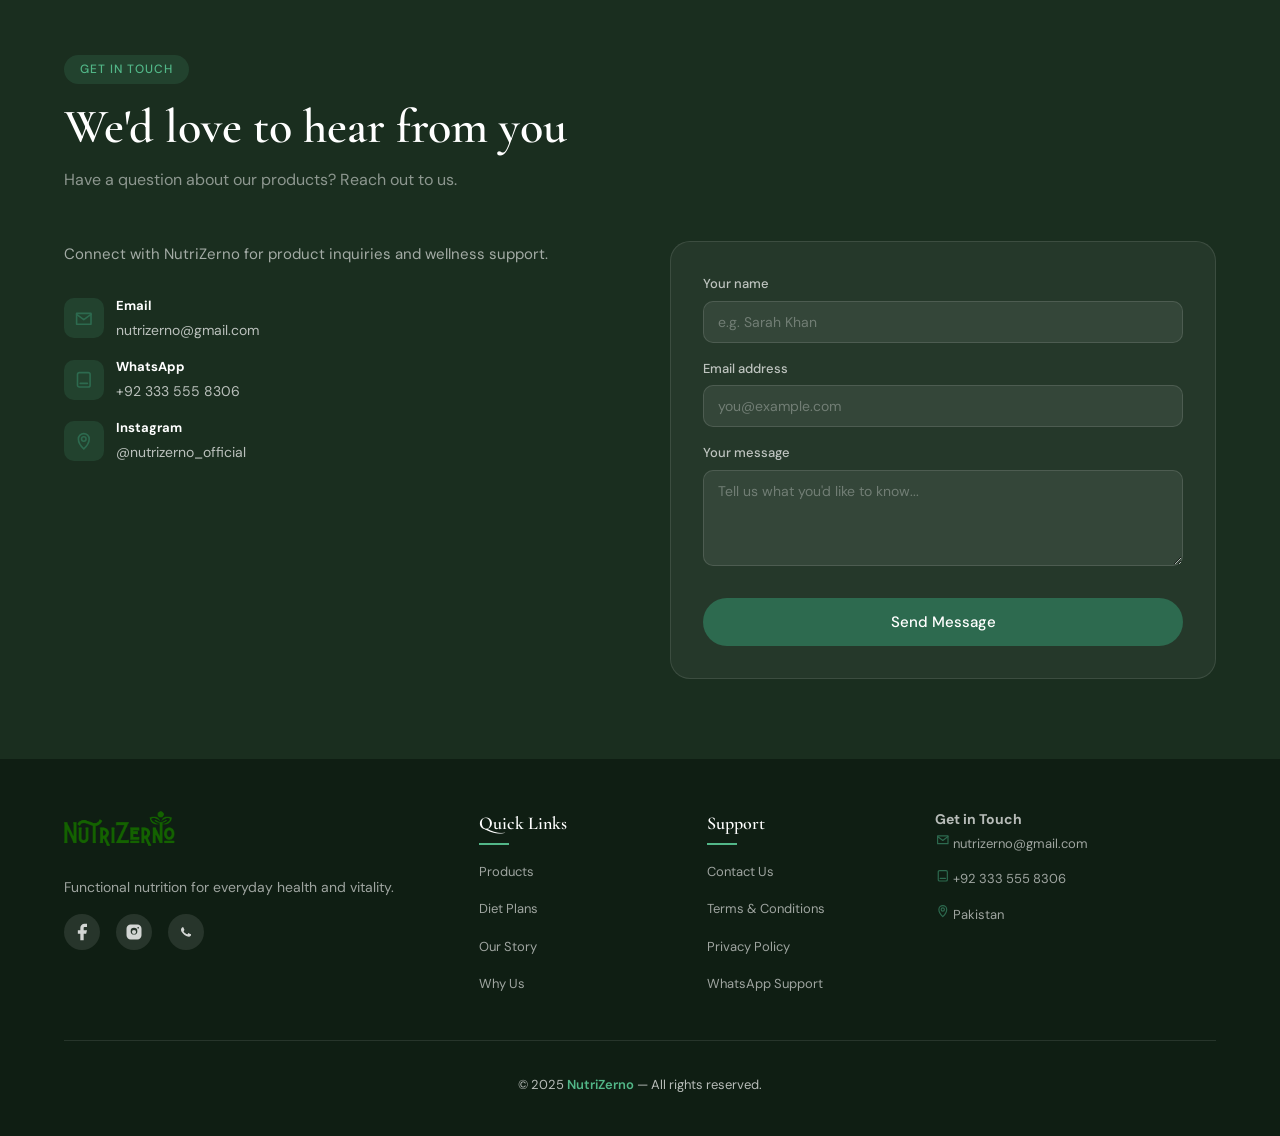
==== commit a6c61af1: "Change All Emoji to Icons" ====
--- a/index.html
+++ b/index.html
@@ -105,7 +105,9 @@
     <a href="https://wa.me/923335558306?text=Hi%20NutriZerno!%20I%20want%20to%20book%20a%20consultation." class="btn-outline nav-consultation" target="_blank">Consultation</a>
     <a href="index.html#contact" class="nav-cta">Contact</a>
     <button class="cart-button" onclick="openCart()" aria-label="Open cart">
-      <span class="cart-icon">🛒</span>
+      <span class="cart-icon icon-shell" aria-hidden="true">
+        <svg viewBox="0 0 24 24" aria-hidden="true"><circle cx="9" cy="18" r="1.7"></circle><circle cx="17" cy="18" r="1.7"></circle><path d="M3 4h2l2.2 9.2a1 1 0 0 0 1 .8h8.7a1 1 0 0 0 1-.8L19 7H7"></path></svg>
+      </span>
       <span class="cart-badge" id="cartCount">0</span>
     </button>
   </div>
@@ -212,7 +214,6 @@
     <!-- 15 Days Plan -->
     <div class="plan-card">
       <div class="plan-header">
-        <div class="plan-icon">🌟</div>
         <div class="plan-title">15 Days Diet Plan</div>
         <div class="plan-badge">Affordable | Quick Start Plan</div>
       </div>
@@ -243,7 +244,6 @@
     <!-- 30 Days Premium Plan -->
     <div class="plan-card premium">
       <div class="plan-header">
-        <div class="plan-icon">💎</div>
         <div class="plan-title">30 Days Premium Diet Plan</div>
         <div class="plan-badge">Complete Transformation Plan</div>
       </div>
@@ -279,23 +279,33 @@
     <h3>Why Choose Our Plans</h3>
     <div class="why-choose-grid">
       <div class="why-item">
-        <div class="why-icon">👩‍⚕️</div>
+        <div class="why-icon icon-shell" aria-hidden="true">
+          <svg viewBox="0 0 24 24" aria-hidden="true"><path d="M12 12a4 4 0 1 0-4-4 4 4 0 0 0 4 4zm-7 7a7 7 0 0 1 14 0"></path><path d="M19 21a3 3 0 0 0-3-3"></path></svg>
+        </div>
         <p>Designed by a qualified dietitian</p>
       </div>
       <div class="why-item">
-        <div class="why-icon">📋</div>
+        <div class="why-icon icon-shell" aria-hidden="true">
+          <svg viewBox="0 0 24 24" aria-hidden="true"><path d="M7 4h10a2 2 0 0 1 2 2v12a2 2 0 0 1-2 2H7a2 2 0 0 1-2-2V6a2 2 0 0 1 2-2z"></path><path d="M8 8h8M8 12h8M8 16h6"></path></svg>
+        </div>
         <p>Practical, realistic & easy to follow</p>
       </div>
       <div class="why-item">
-        <div class="why-icon">🚫</div>
+        <div class="why-icon icon-shell" aria-hidden="true">
+          <svg viewBox="0 0 24 24" aria-hidden="true"><path d="M5 7h14v10H5z"></path><path d="M8 7V5h8v2M9 12l2 2 4-4"></path></svg>
+        </div>
         <p>No crash dieting</p>
       </div>
       <div class="why-item">
-        <div class="why-icon">🎯</div>
+        <div class="why-icon icon-shell" aria-hidden="true">
+          <svg viewBox="0 0 24 24" aria-hidden="true"><path d="M4 12h5l3-7 3 14 3-7h2"></path></svg>
+        </div>
         <p>Focus on sustainable results</p>
       </div>
       <div class="why-item">
-        <div class="why-icon">👤</div>
+        <div class="why-icon icon-shell" aria-hidden="true">
+          <svg viewBox="0 0 24 24" aria-hidden="true"><path d="M12 12a4 4 0 1 0-4-4 4 4 0 0 0 4 4zm-7 7a7 7 0 0 1 14 0"></path></svg>
+        </div>
         <p>Personalized according to YOU</p>
       </div>
     </div>
@@ -307,20 +317,26 @@
     <div class="get-started-content">
       <div class="get-started-steps">
         <div class="step">
-          <div class="step-icon">👉</div>
+          <div class="step-icon icon-shell" aria-hidden="true">
+            <svg viewBox="0 0 24 24" aria-hidden="true"><path d="M5 12h12"></path><path d="M13 5l7 7-7 7"></path></svg>
+          </div>
           <p>DM / WhatsApp to book your plan</p>
         </div>
         <div class="step">
-          <div class="step-icon">👉</div>
+          <div class="step-icon icon-shell" aria-hidden="true">
+            <svg viewBox="0 0 24 24" aria-hidden="true"><path d="M5 12h12"></path><path d="M13 5l7 7-7 7"></path></svg>
+          </div>
           <p>Share your goals & details</p>
         </div>
         <div class="step">
-          <div class="step-icon">👉</div>
+          <div class="step-icon icon-shell" aria-hidden="true">
+            <svg viewBox="0 0 24 24" aria-hidden="true"><path d="M5 12h12"></path><path d="M13 5l7 7-7 7"></path></svg>
+          </div>
           <p>Get your customized plan within 24–48 hours</p>
         </div>
       </div>
       <div class="get-started-cta">
-        <p>Your health journey deserves the right guidance — start today ✨</p>
+        <p>Your health journey deserves the right guidance — start today </p>
         <a href="https://wa.me/923335558306?text=Hi%20NutriZerno!%20I%20want%20to%20know%20more%20about%20your%20diet%20plans." class="btn-primary" target="_blank">Book Your Plan</a>
       </div>
     </div>
@@ -340,7 +356,7 @@
       <div class="consultation-offer">Free online medical consultation until 31st August 2026.</div>
     </div>
     <div class="consultation-image-wrap">
-      <img src="images/Dr.Abdullah Ads.jpeg" alt="Dr. Muhammad Abdullah, MBBS, CIMS Multan" class="consultation-image" loading="lazy">
+      <img src="images/Dr.Abdullah Ads.png" alt="Dr. Muhammad Abdullah, MBBS, CIMS Multan" class="consultation-image" loading="lazy">
     </div>
   </div>
 
@@ -374,22 +390,30 @@
   <h2 class="section-title">Wellness designed <em>for you</em></h2>
   <div class="benefits-grid">
     <div class="benefit-card">
-      <div class="benefit-icon">👨‍⚕️</div>
+      <div class="benefit-icon icon-shell" aria-hidden="true">
+        <svg viewBox="0 0 24 24" aria-hidden="true"><path d="M12 12a4 4 0 1 0-4-4 4 4 0 0 0 4 4zm-7 7a7 7 0 0 1 14 0"></path><path d="M18 20a4 4 0 0 0-4-4"></path></svg>
+      </div>
       <h3>Dietitian Formulated</h3>
       <p>Every product is developed with professional nutritional knowledge and expertise.</p>
     </div>
     <div class="benefit-card">
-      <div class="benefit-icon">🌿</div>
+      <div class="benefit-icon icon-shell" aria-hidden="true">
+        <svg viewBox="0 0 24 24" aria-hidden="true"><path d="M19 14c0-4-3.5-5-7-8-3.5 3-7 4-7 8a7 7 0 0 0 14 0z"></path><path d="M12 10v6"></path><path d="M9 13h6"></path></svg>
+      </div>
       <h3>Natural Ingredients</h3>
       <p>Made with wholesome ingredients that nourish the body, with no harmful additives.</p>
     </div>
     <div class="benefit-card">
-      <div class="benefit-icon">👩‍⚕️</div>
+      <div class="benefit-icon icon-shell" aria-hidden="true">
+        <svg viewBox="0 0 24 24" aria-hidden="true"><path d="M12 12a4 4 0 1 0-4-4 4 4 0 0 0 4 4zm-7 7a7 7 0 0 1 14 0"></path></svg>
+      </div>
       <h3>Women's Wellness Focus</h3>
       <p>Created to support hormonal health and everyday vitality for women's wellness.</p>
     </div>
     <div class="benefit-card">
-      <div class="benefit-icon">📚</div>
+      <div class="benefit-icon icon-shell" aria-hidden="true">
+        <svg viewBox="0 0 24 24" aria-hidden="true"><path d="M5 18V6a2 2 0 0 1 2-2h10a2 2 0 0 1 2 2v12"></path><path d="M8 8h8M8 12h8M8 16h5"></path></svg>
+      </div>
       <h3>Traditional Nutrition</h3>
       <p>Inspired by time-tested foods like Talbeena, enhanced for modern wellness needs.</p>
     </div>
@@ -475,15 +499,21 @@
     <div class="contact-info">
       <p>Connect with NutriZerno for product inquiries and wellness support.</p>
       <div class="contact-detail">
-        <div class="contact-icon">📧</div>
+        <div class="contact-icon icon-shell" aria-hidden="true">
+          <svg viewBox="0 0 24 24" aria-hidden="true"><path d="M4 6h16v12H4z"></path><path d="M4 7l8 6 8-6"></path></svg>
+        </div>
         <div class="contact-detail-text"><strong>Email</strong>nutrizerno@gmail.com</div>
       </div>
       <div class="contact-detail">
-        <div class="contact-icon">📱</div>
+        <div class="contact-icon icon-shell" aria-hidden="true">
+          <svg viewBox="0 0 24 24" aria-hidden="true"><path d="M7 4h10a2 2 0 0 1 2 2v12a2 2 0 0 1-2 2H7a2 2 0 0 1-2-2V6a2 2 0 0 1 2-2z"></path><path d="M8 16h8"></path></svg>
+        </div>
         <div class="contact-detail-text"><strong>WhatsApp</strong>+92 333 555 8306</div>
       </div>
       <div class="contact-detail">
-        <div class="contact-icon">📍</div>
+        <div class="contact-icon icon-shell" aria-hidden="true">
+          <svg viewBox="0 0 24 24" aria-hidden="true"><path d="M12 21s6-5.5 6-11a6 6 0 1 0-12 0c0 5.5 6 11 6 11z"></path><circle cx="12" cy="10" r="2.5"></circle></svg>
+        </div>
         <div class="contact-detail-text"><strong>Instagram</strong>@nutrizerno_official</div>
       </div>
     </div>
@@ -546,9 +576,9 @@
     </div>
     <div class="footer-contact">
       <h4>Get in Touch</h4>
-      <p>📧 nutrizerno@gmail.com</p>
-      <p>📱 +92 333 555 8306</p>
-      <p>📍 Pakistan</p>
+      <p><span class="icon-shell" aria-hidden="true"><svg viewBox="0 0 24 24"><path d="M4 6h16v12H4z"></path><path d="M4 7l8 6 8-6"></path></svg></span> nutrizerno@gmail.com</p>
+      <p><span class="icon-shell" aria-hidden="true"><svg viewBox="0 0 24 24"><path d="M7 4h10a2 2 0 0 1 2 2v12a2 2 0 0 1-2 2H7a2 2 0 0 1-2-2V6a2 2 0 0 1 2-2z"></path><path d="M8 16h8"></path></svg></span> +92 333 555 8306</p>
+      <p><span class="icon-shell" aria-hidden="true"><svg viewBox="0 0 24 24"><path d="M12 21s6-5.5 6-11a6 6 0 1 0-12 0c0 5.5 6 11 6 11z"></path><circle cx="12" cy="10" r="2.5"></circle></svg></span> Pakistan</p>
     </div>
   </div>
   <div class="footer-bottom">
--- a/style.css
+++ b/style.css
@@ -15,6 +15,28 @@
   box-sizing: border-box;
   margin: 0;
   padding: 0;
+}
+
+.icon-shell {
+  display: inline-flex;
+  align-items: center;
+  justify-content: center;
+  color: var(--green);
+}
+
+.icon-shell svg {
+  width: 1.2em;
+  height: 1.2em;
+  stroke: currentColor;
+  fill: none;
+  stroke-width: 1.8;
+  stroke-linecap: round;
+  stroke-linejoin: round;
+}
+
+.icon-shell svg.fill-icon {
+  fill: currentColor;
+  stroke: none;
 }
 
 html {
@@ -898,15 +920,18 @@
   border-radius: 24px;
   padding: 26px;
   box-shadow: 0 24px 40px rgba(29, 63, 39, 0.05);
+  font-family: 'Cormorant Garamond', serif;
 }
 
 .about-card h4 {
+  font-family: inherit;
   font-size: 20px;
   margin-bottom: 10px;
   color: var(--dark);
 }
 
 .about-card p {
+  font-family: inherit;
   color: var(--muted);
   font-size: 15px;
   line-height: 1.75;
@@ -1357,6 +1382,18 @@
   justify-content: center;
   font-size: 22px;
   margin-bottom: 16px;
+  color: var(--green);
+}
+
+.benefit-icon .icon-shell,
+.plan-icon .icon-shell,
+.why-icon .icon-shell,
+.step-icon .icon-shell,
+.contact-icon .icon-shell,
+.final-note-icon .icon-shell,
+.terms-card-icon .icon-shell {
+  width: 100%;
+  height: 100%;
 }
 
 .benefit-card h3 {
@@ -1838,6 +1875,10 @@
 .plan-icon {
   font-size: 48px;
   margin-bottom: 12px;
+  display: flex;
+  align-items: center;
+  justify-content: center;
+  color: var(--green);
 }
 
 .plan-title {
@@ -1936,6 +1977,10 @@
 .why-icon {
   font-size: 32px;
   margin-bottom: 12px;
+  display: flex;
+  align-items: center;
+  justify-content: center;
+  color: var(--green);
 }
 
 .why-item p {
@@ -1977,6 +2022,10 @@
 
 .step-icon {
   font-size: 20px;
+  display: flex;
+  align-items: center;
+  justify-content: center;
+  color: var(--green);
 }
 
 .step p {
@@ -2351,6 +2400,7 @@
   justify-content: center;
   font-size: 18px;
   flex-shrink: 0;
+  color: var(--green);
 }
 
 .contact-detail-text {
@@ -3134,6 +3184,10 @@
 .terms-card-icon {
   font-size: 40px;
   margin-bottom: 16px;
+  display: flex;
+  align-items: center;
+  justify-content: center;
+  color: var(--green);
 }
 
 .terms-card h3 {
@@ -3195,6 +3249,10 @@
 
 .terms-alert span {
   font-size: 20px;
+  display: inline-flex;
+  align-items: center;
+  justify-content: center;
+  color: #f5a623;
 }
 
 .terms-alert p {
@@ -3260,6 +3318,7 @@
   justify-content: center;
   background: linear-gradient(135deg, var(--green) 0%, var(--green-light) 100%);
   box-shadow: 0 8px 20px rgba(45, 106, 79, 0.3);
+  color: #fff;
   flex-shrink: 0;
 }
 
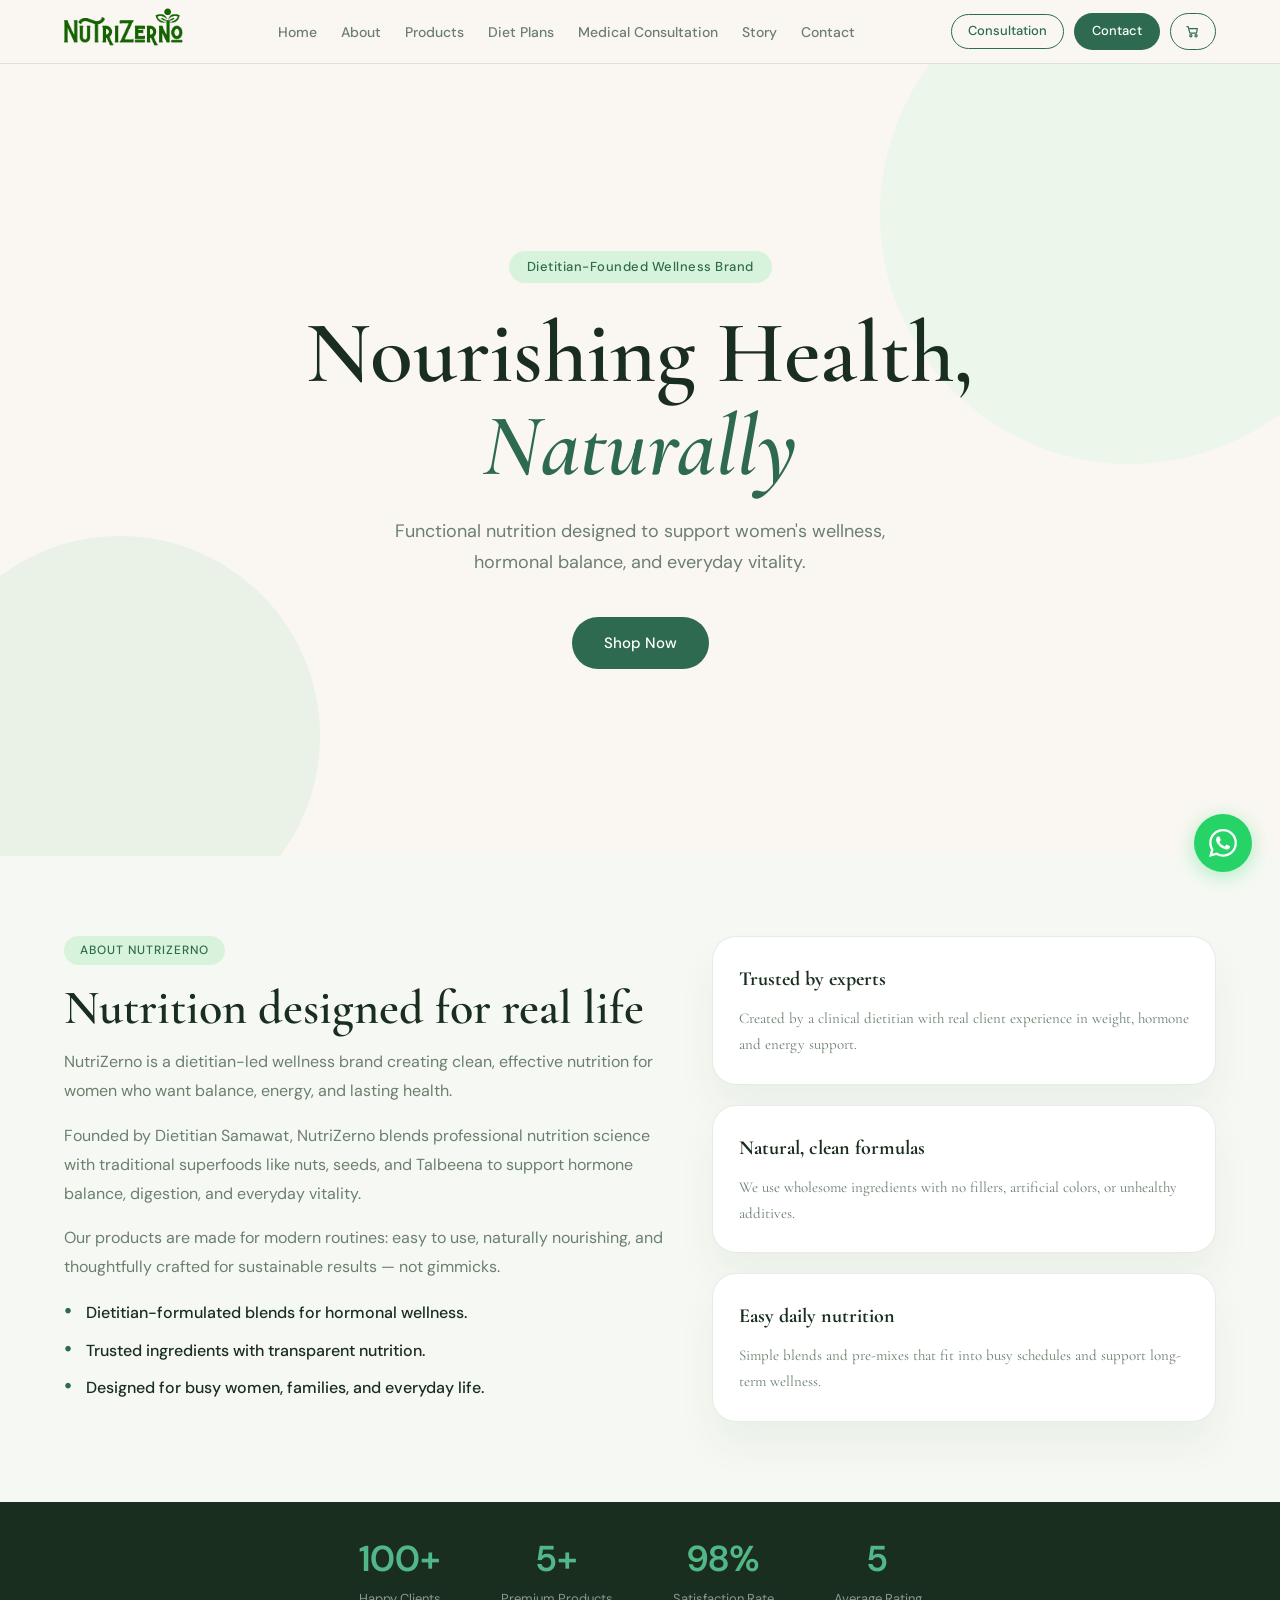
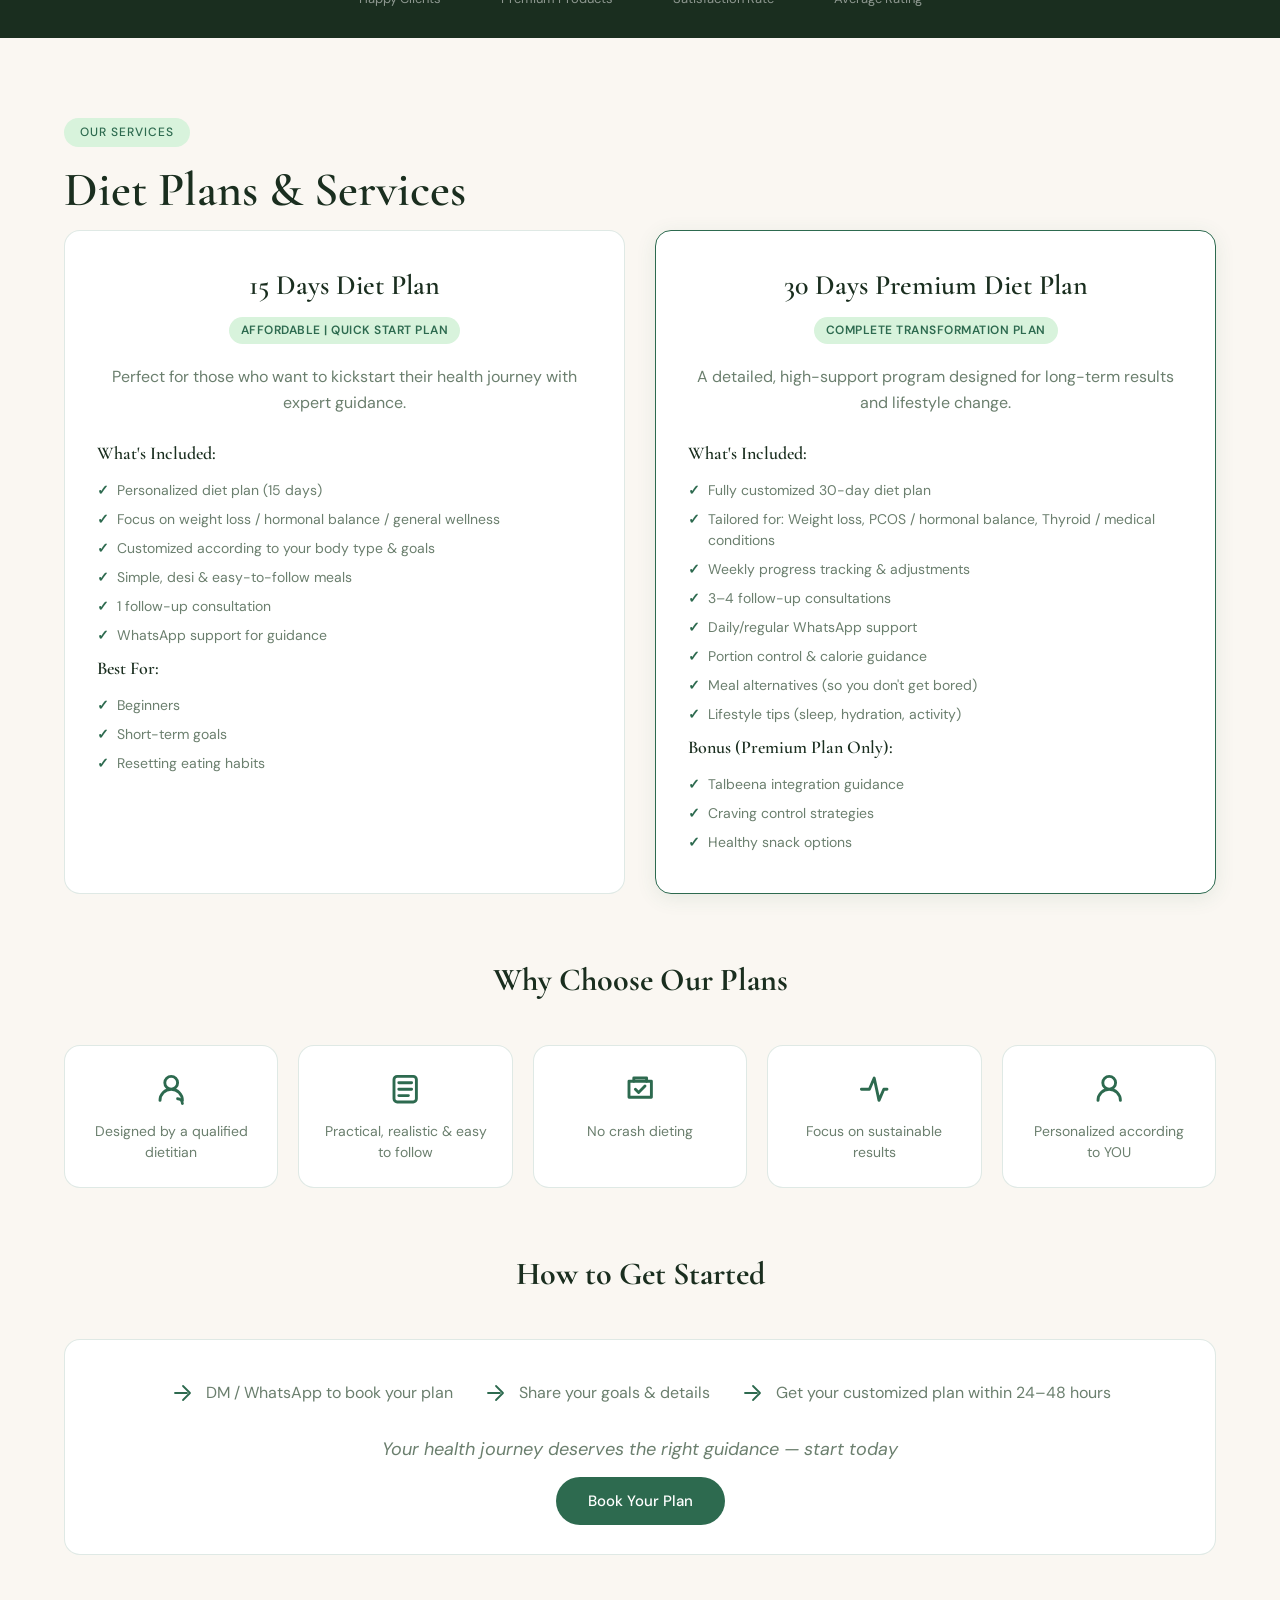
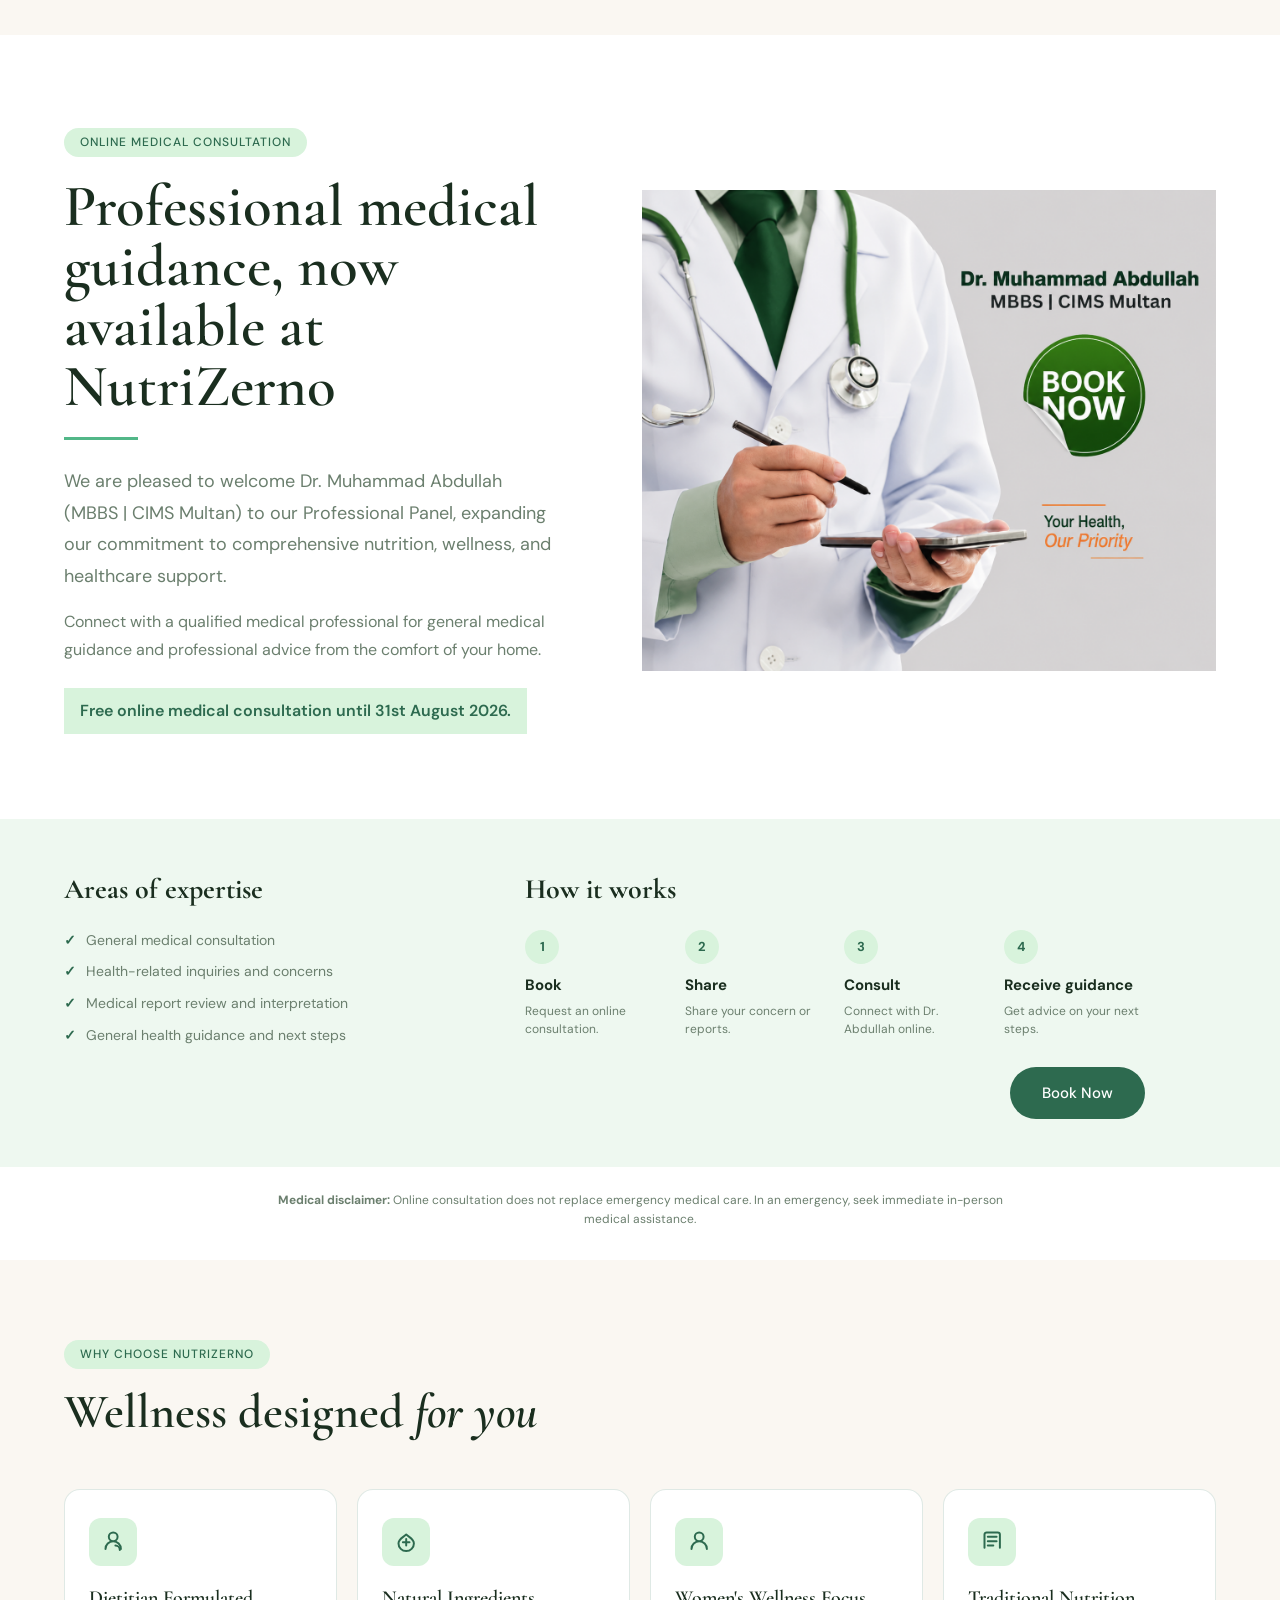
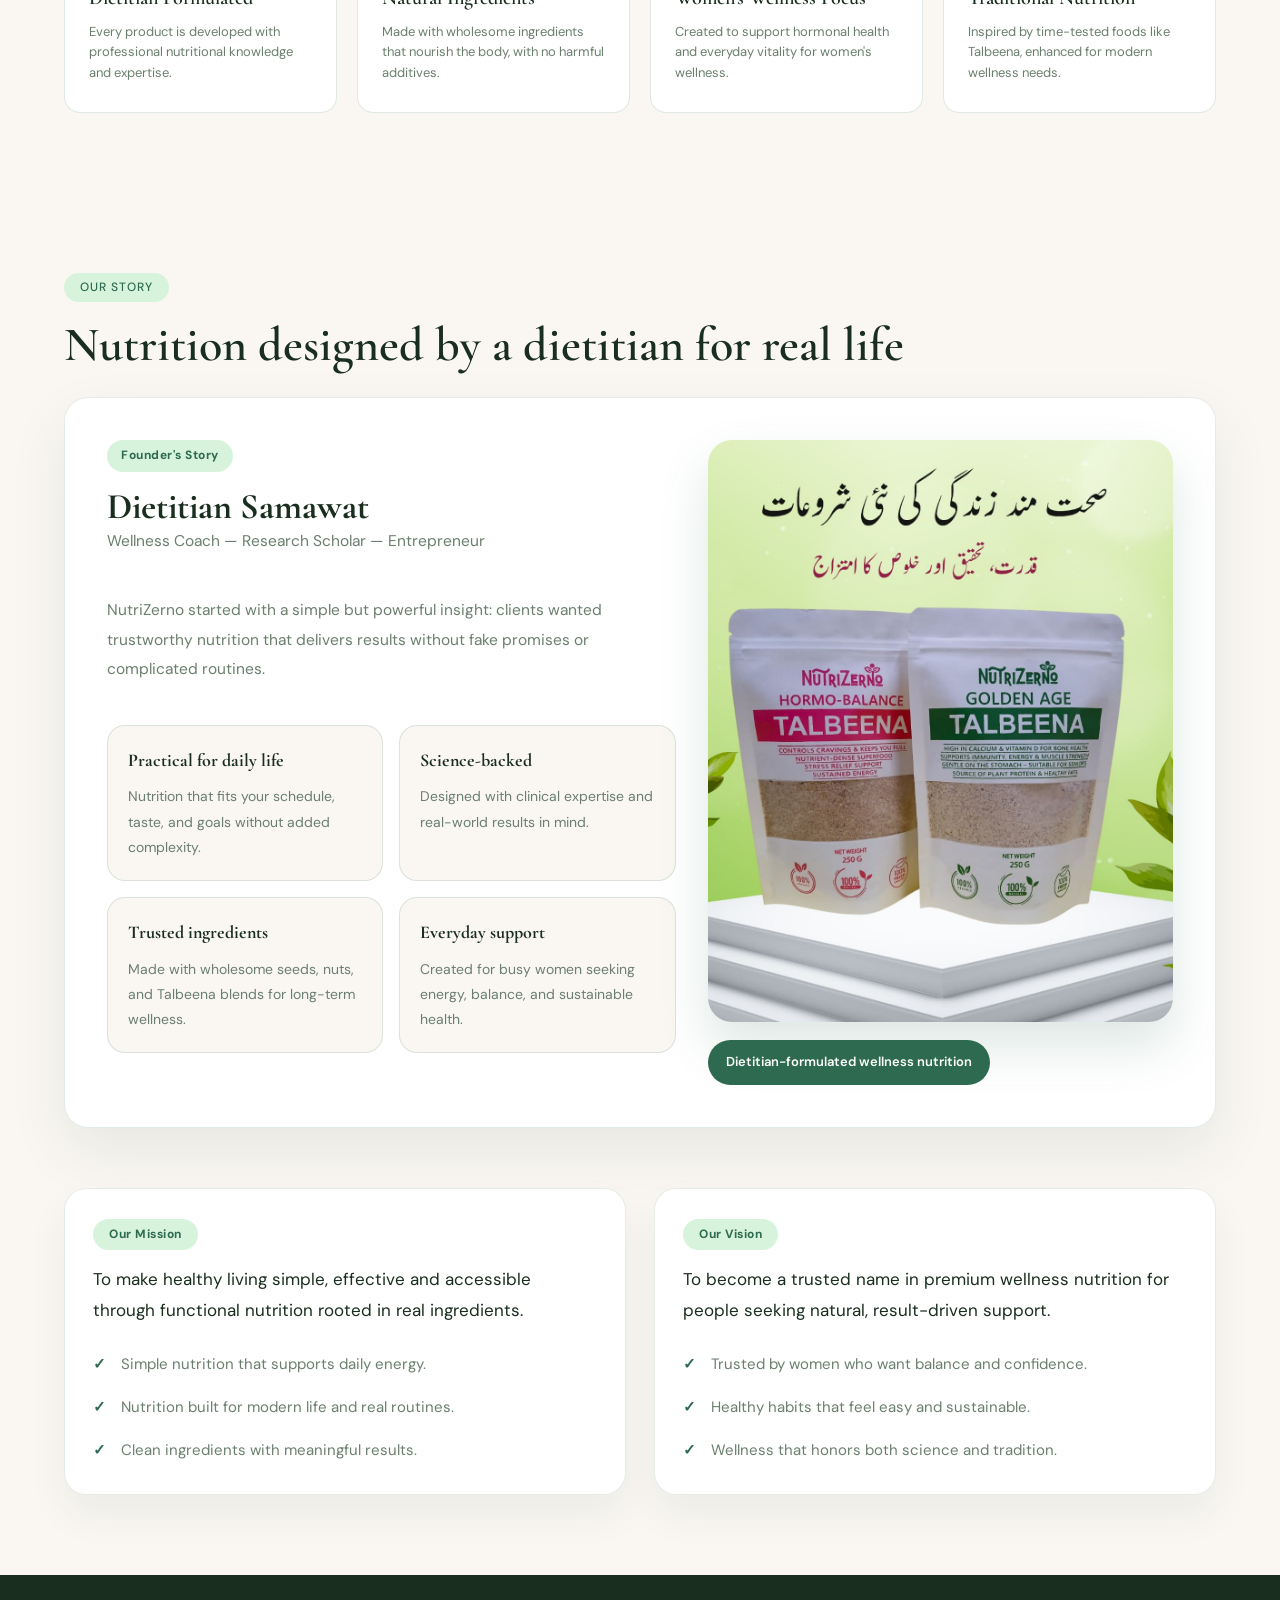
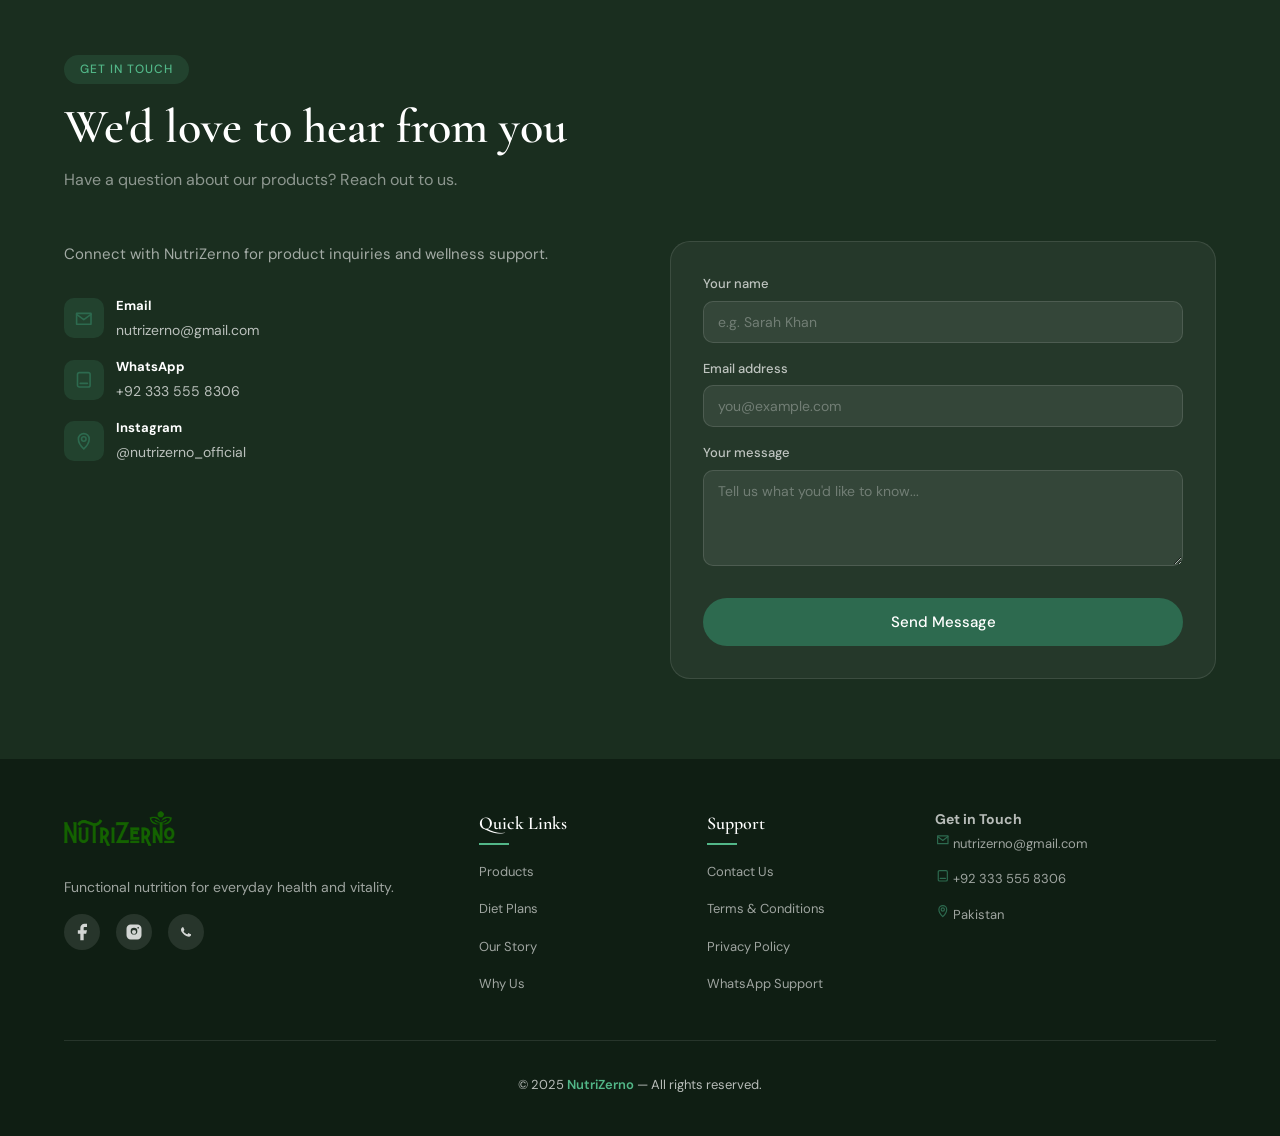
==== commit fc4280b9: "Update Client" ====
--- a/index.html
+++ b/index.html
@@ -163,10 +163,10 @@
 
 <!-- STATS -->
 <div class="stats-bar">
-  <div class="stat"><div class="stat-num">25+</div><div class="stat-label">Happy Clients</div></div>
+  <div class="stat"><div class="stat-num">100+</div><div class="stat-label">Happy Clients</div></div>
   <div class="stat"><div class="stat-num">5+</div><div class="stat-label">Premium Products</div></div>
   <div class="stat"><div class="stat-num">98%</div><div class="stat-label">Satisfaction Rate</div></div>
-  <div class="stat"><div class="stat-num">5 ★</div><div class="stat-label">Average Rating</div></div>
+  <div class="stat"><div class="stat-num">5</div><div class="stat-label">Average Rating</div></div>
 </div>
 
 <!-- FEATURED PRODUCT -->
--- a/style.css
+++ b/style.css
@@ -813,7 +813,7 @@
 }
 
 .stat-num {
-  font-family: 'Cormorant Garamond', serif;
+  /* font-family: 'Cormorant Garamond', serif; */
   font-size: 36px;
   font-weight: 600;
   color: var(--green-light);
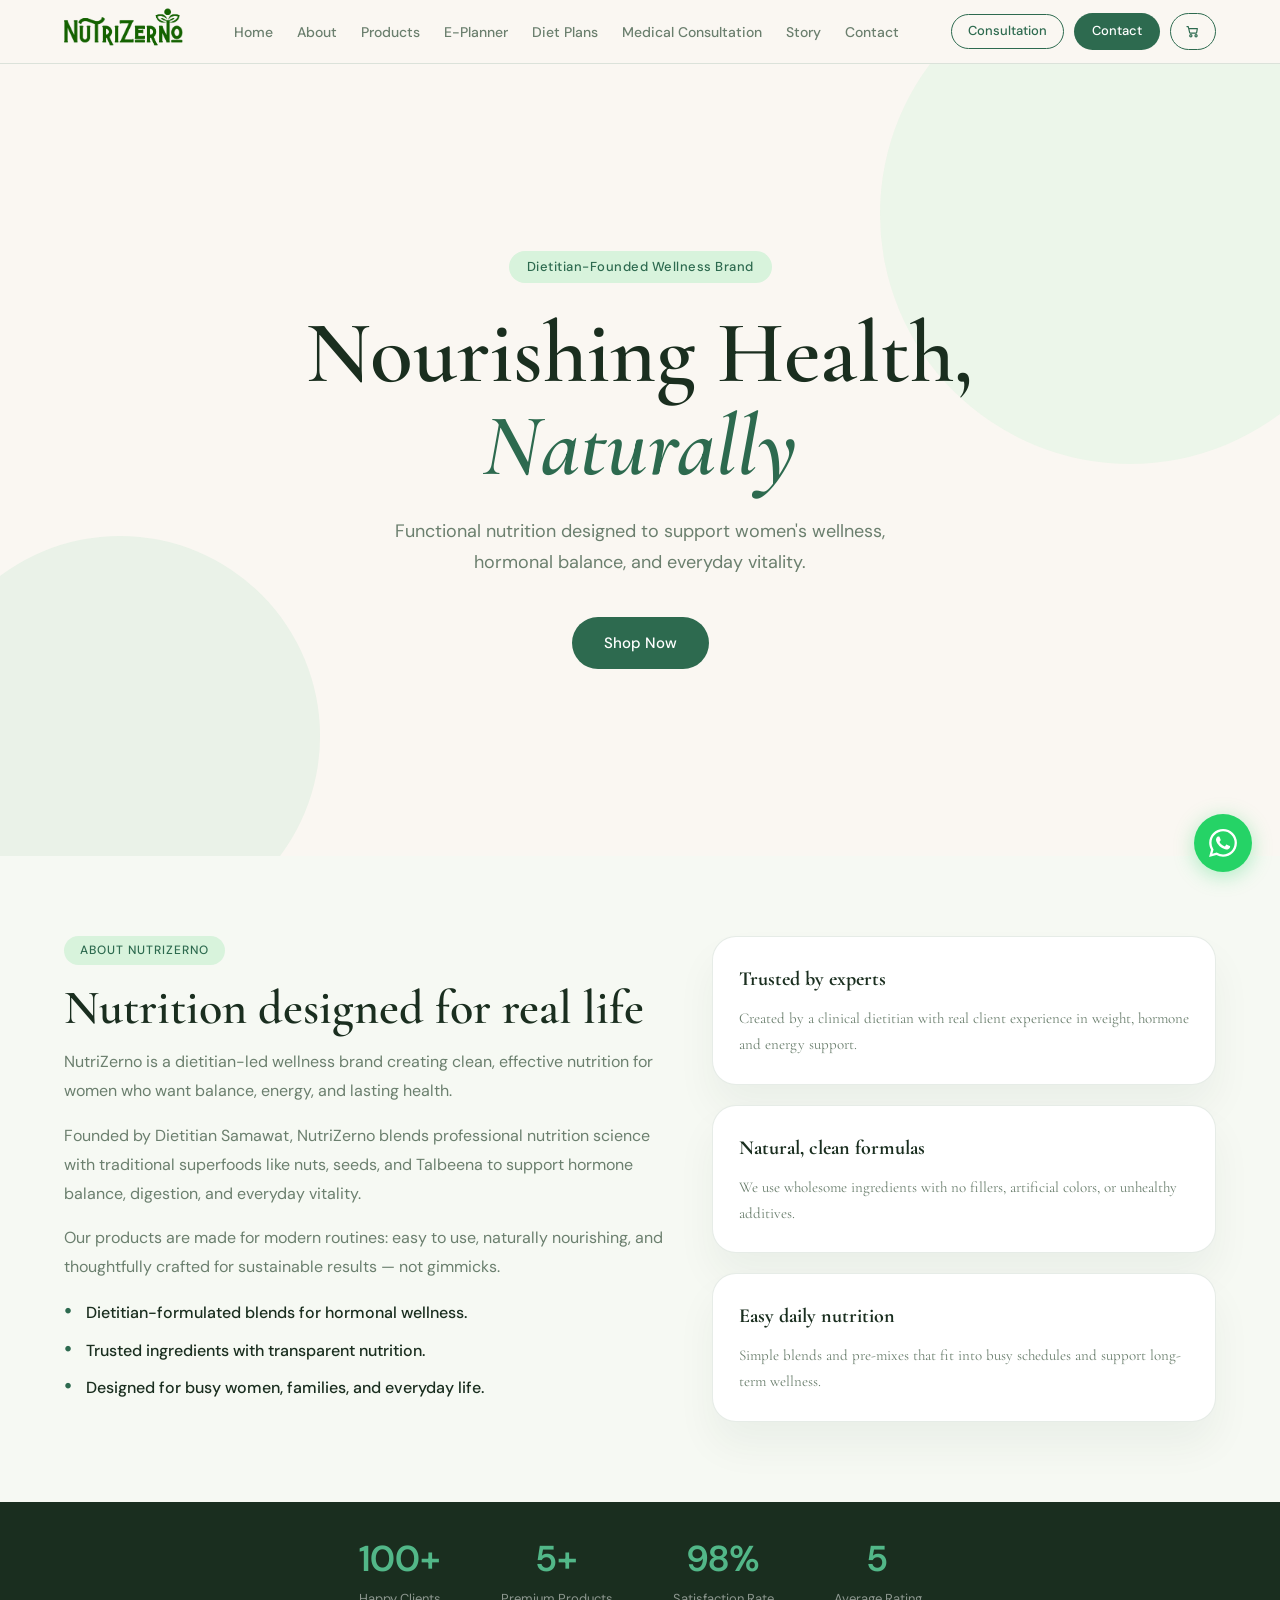
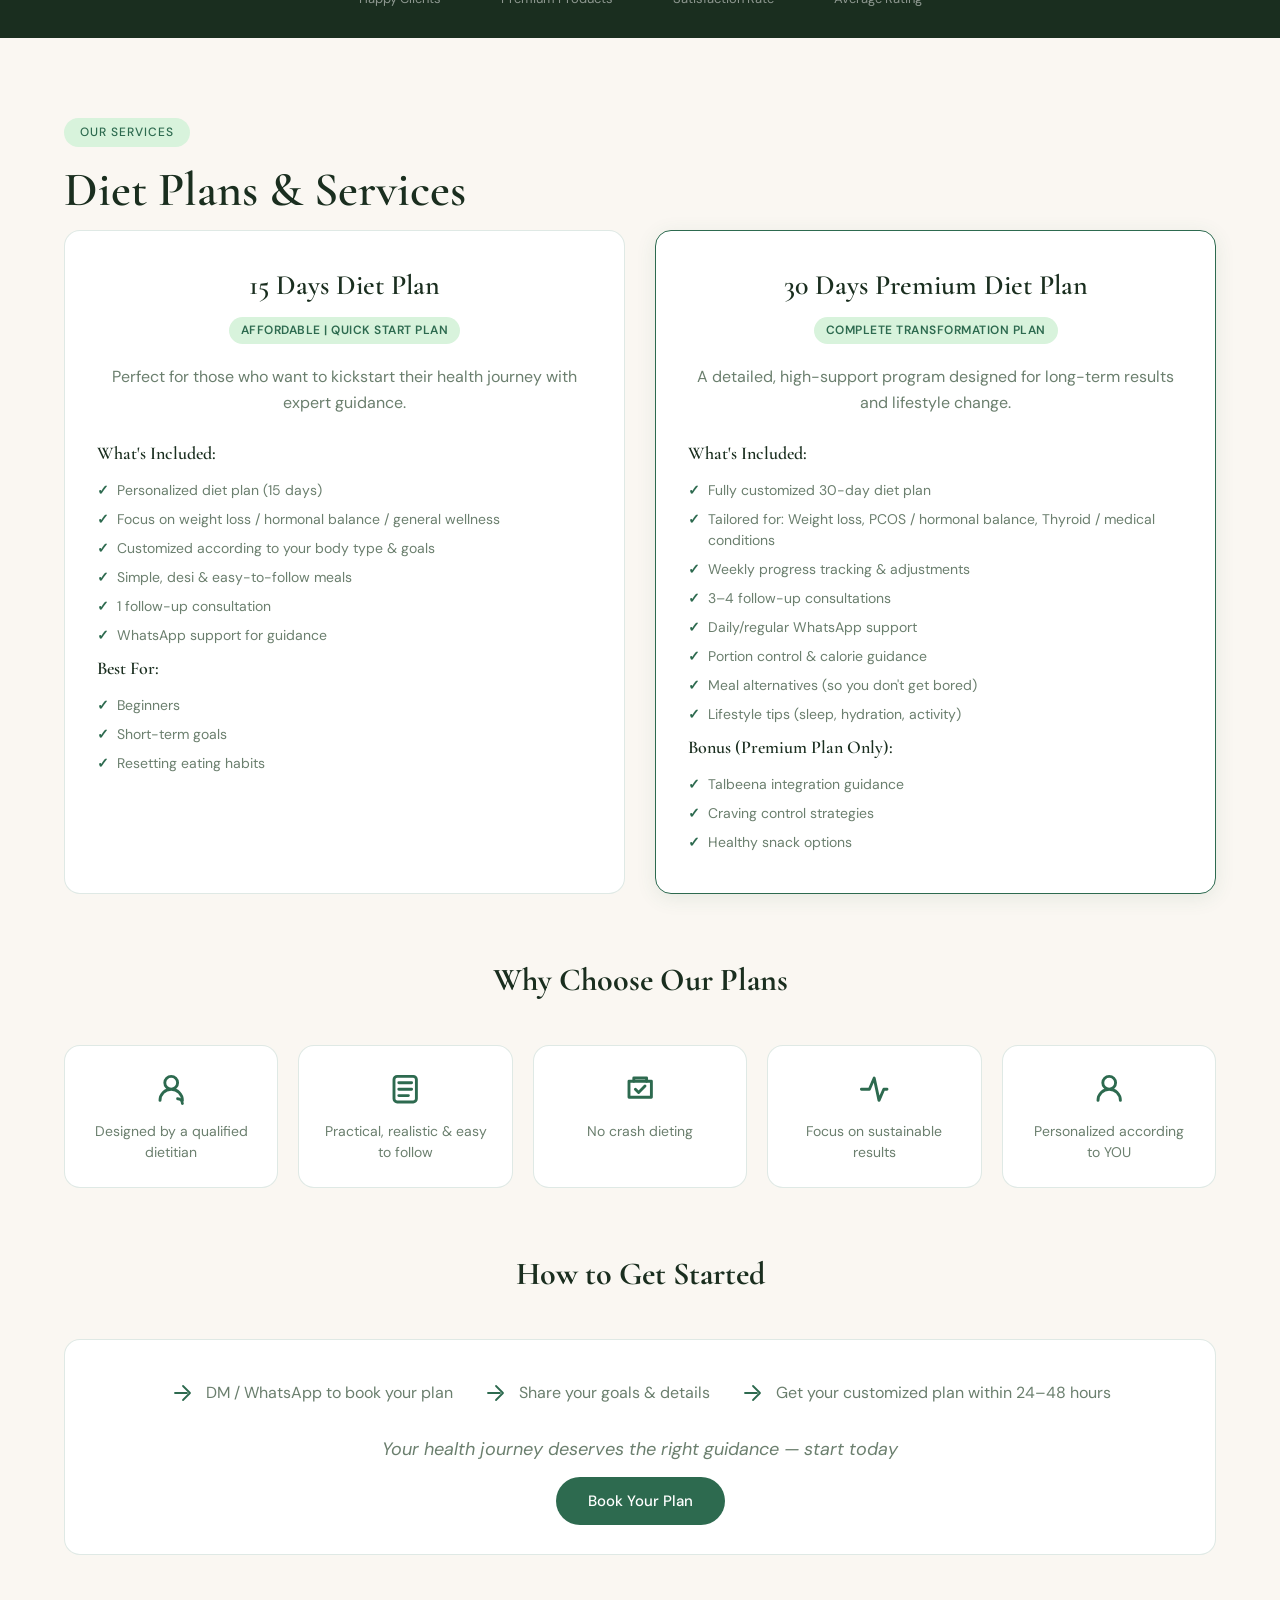
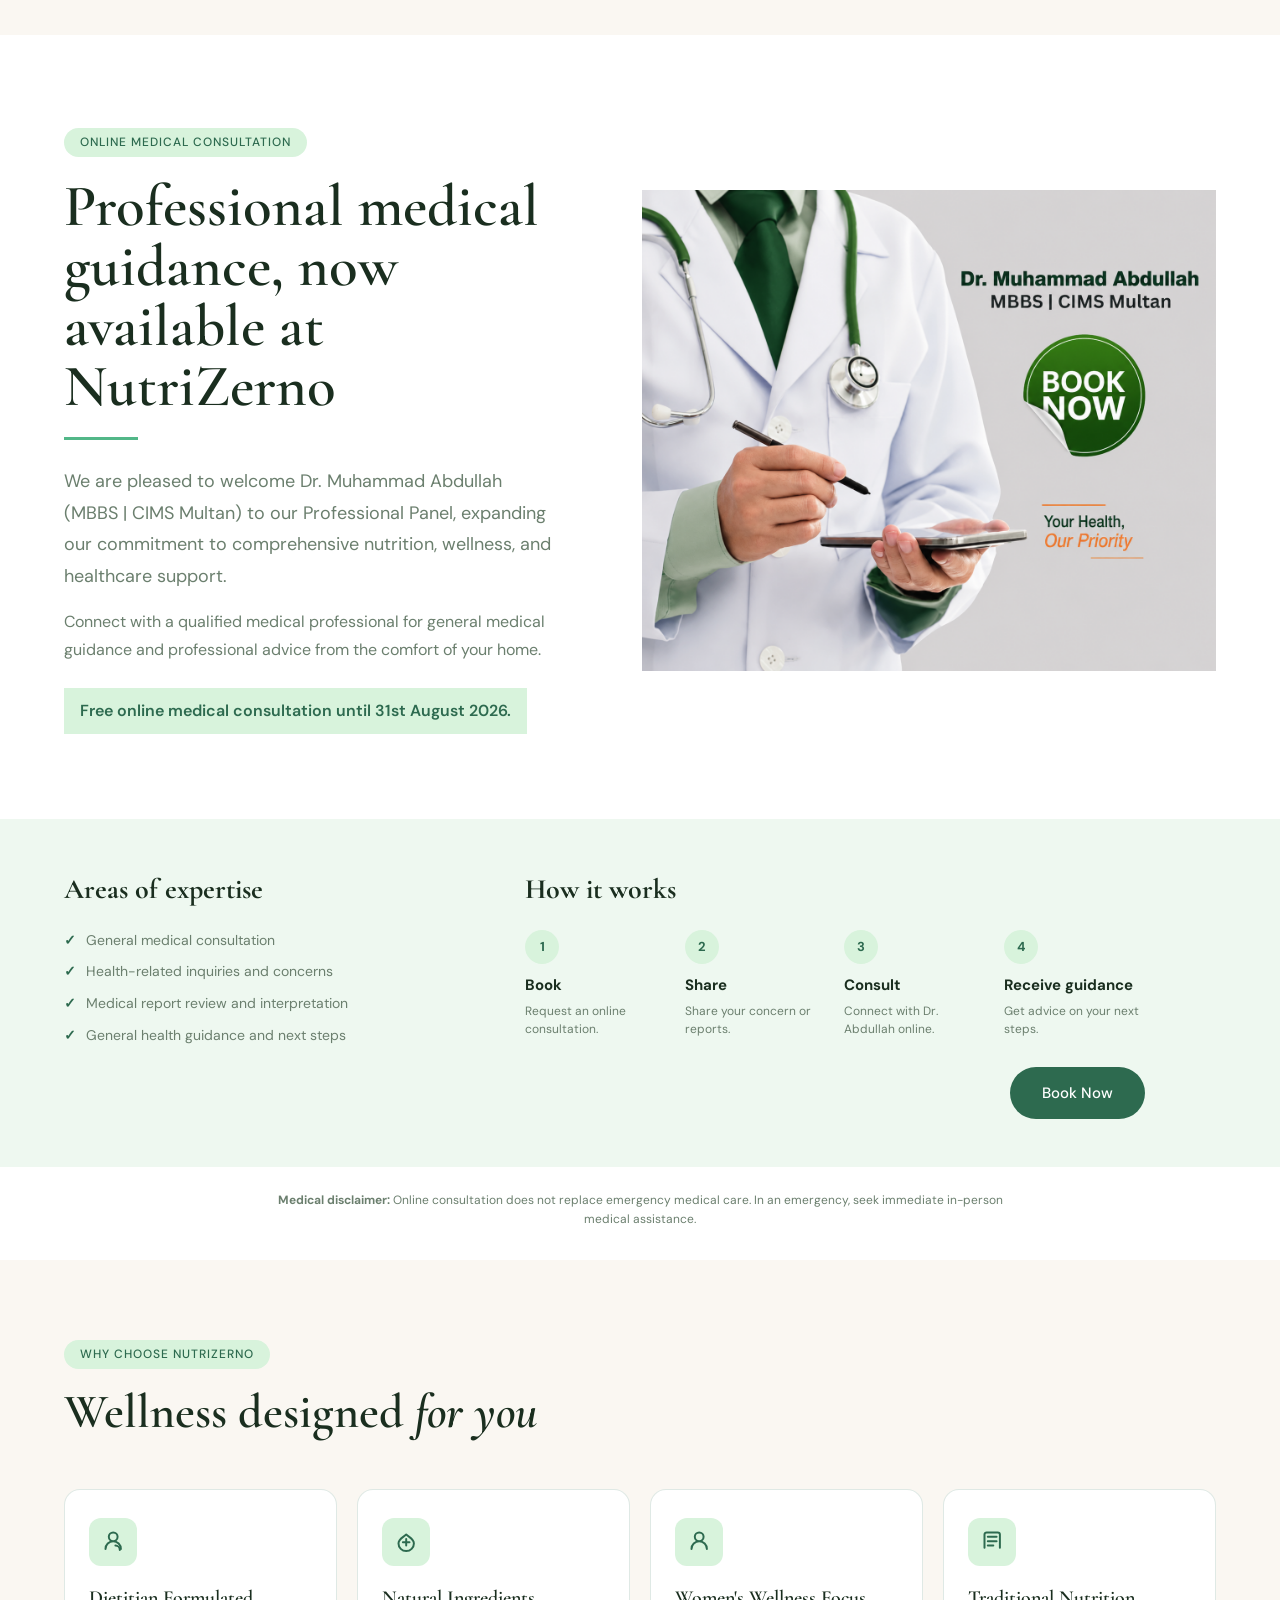
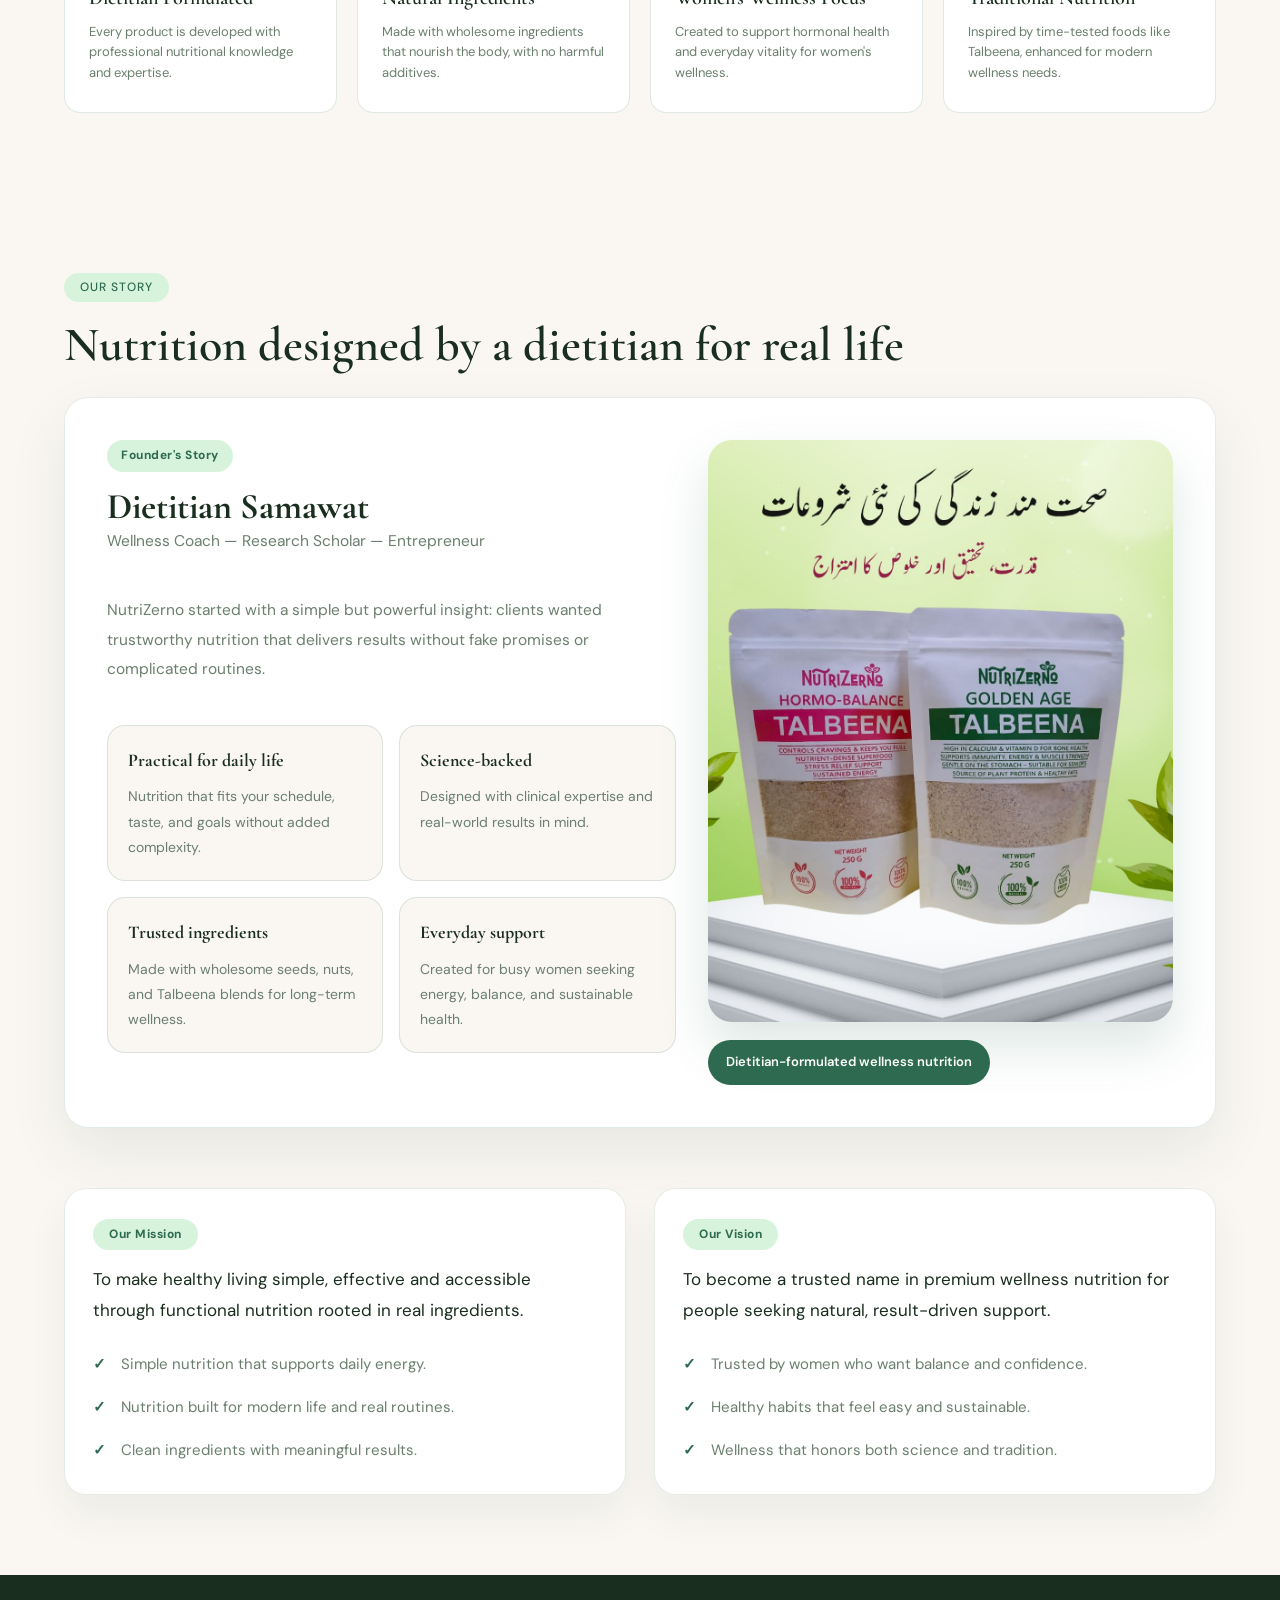
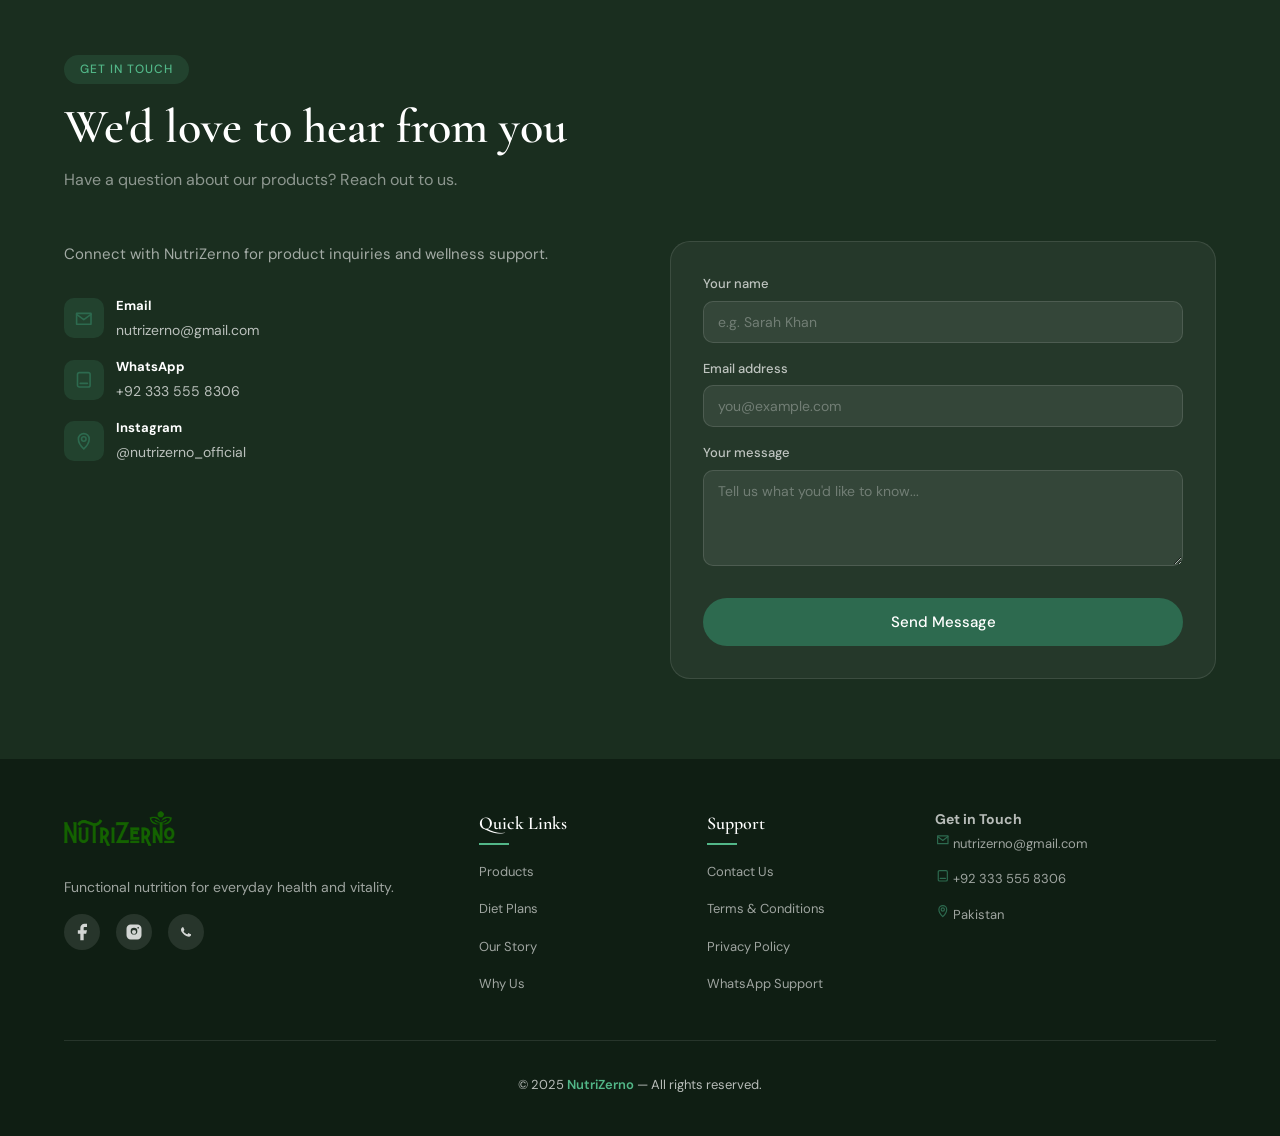
==== commit 2db6ae9b: "Add E-Planner Page" ====
--- a/index.html
+++ b/index.html
@@ -91,10 +91,11 @@
   <div class="logo">
     <a href="index.html"><img src="./images/logo.png" alt="NutriZerno Logo" class="logo-img"></a>
   </div>
-  <ul class="nav-links">
+  <ul class="nav-links" id="primary-navigation">
     <li><a href="index.html">Home</a></li>
     <li><a href="#about">About</a></li>
     <li><a href="products.html">Products</a></li>
+    <li><a href="e-planner.html">E-Planner</a></li>
     <li><a href="index.html#plans">Diet Plans</a></li>
     <li><a href="#consultation">Medical Consultation</a></li>
     <li><a href="index.html#story">Story</a></li>
@@ -111,11 +112,11 @@
       <span class="cart-badge" id="cartCount">0</span>
     </button>
   </div>
-  <div class="hamburger" onclick="toggleMenu()">
+  <button class="hamburger" type="button" onclick="toggleMenu()" aria-label="Toggle navigation menu" aria-controls="primary-navigation" aria-expanded="false">
     <span></span>
     <span></span>
     <span></span>
-  </div>
+  </button>
 </nav>
 
 <!-- HERO -->
--- a/style.css
+++ b/style.css
@@ -3011,6 +3011,141 @@
   font-weight: 600;
 }
 
+/* E-Planner page */
+.planner-page {
+  max-width: 1200px;
+  margin: 0 auto;
+  padding: 56px 5% 80px;
+}
+
+.planner-hero {
+  max-width: 850px;
+  margin: 0 auto 48px;
+  text-align: center;
+}
+
+.planner-hero h1 {
+  color: var(--dark);
+  font-family: 'Cormorant Garamond', serif;
+  font-size: clamp(52px, 8vw, 82px);
+  line-height: 1;
+  margin-bottom: 12px;
+}
+
+.planner-hero p,
+.planner-closing p {
+  color: var(--muted);
+  line-height: 1.85;
+  margin: 0 auto 16px;
+  max-width: 760px;
+}
+
+.planner-hero .planner-tagline {
+  color: var(--green);
+  font-size: clamp(17px, 2.5vw, 22px);
+  font-weight: 600;
+  margin-bottom: 24px;
+}
+
+.planner-hero .planner-intro {
+  color: var(--dark);
+  font-size: 18px;
+}
+
+.planner-gallery {
+  display: grid;
+  grid-template-columns: repeat(2, minmax(0, 1fr));
+  gap: 20px;
+  margin: 0 auto 72px;
+}
+
+.planner-gallery figure {
+  overflow: hidden;
+  border: 1px solid var(--border);
+  border-radius: 20px;
+  background: #fff;
+  box-shadow: 0 18px 40px rgba(17, 45, 26, 0.06);
+}
+
+.planner-gallery img {
+  display: block;
+  width: 100%;
+  height: 100%;
+  max-height: 640px;
+  object-fit: contain;
+}
+
+.planner-inside {
+  padding: 0;
+  margin-bottom: 72px;
+}
+
+.planner-inside > .section-title,
+.planner-formats .section-title {
+  margin-bottom: 28px;
+}
+
+.planner-feature-grid,
+.planner-format-grid {
+  display: grid;
+  grid-template-columns: repeat(3, minmax(0, 1fr));
+  gap: 18px;
+}
+
+.planner-feature,
+.planner-format {
+  padding: 24px;
+  border: 1px solid var(--border);
+  border-radius: var(--radius);
+  background: #fff;
+}
+
+.planner-feature h3,
+.planner-format h3 {
+  color: var(--dark);
+  font-family: 'Cormorant Garamond', serif;
+  font-size: 23px;
+  margin-bottom: 8px;
+}
+
+.planner-feature p,
+.planner-format p {
+  color: var(--muted);
+  line-height: 1.75;
+}
+
+.planner-formats {
+  padding: 48px;
+  margin-bottom: 72px;
+  border-radius: 24px;
+  background: #f6f9f3;
+}
+
+.planner-format-grid {
+  grid-template-columns: repeat(2, minmax(0, 1fr));
+}
+
+.planner-closing {
+  padding: 0;
+  text-align: center;
+}
+
+.planner-mantra {
+  color: var(--green) !important;
+  font-family: 'Cormorant Garamond', serif;
+  font-size: 24px;
+  font-weight: 600;
+}
+
+.planner-closing .btn-primary {
+  display: inline-flex;
+  margin-top: 12px;
+}
+
+.planner-footer {
+  text-align: center;
+}
+
 /* Mobile Responsive Footer */
 @media (max-width: 768px) {
   .footer-container {
@@ -3031,6 +3166,34 @@
 
   .footer-brand p {
     text-align: center;
+  }
+
+  .planner-page {
+    padding: 40px 20px 60px;
+  }
+
+  .planner-gallery {
+    grid-template-columns: 1fr;
+    gap: 14px;
+    margin-bottom: 52px;
+  }
+
+  .planner-gallery img {
+    max-height: 560px;
+  }
+
+  .planner-feature-grid,
+  .planner-format-grid {
+    grid-template-columns: 1fr;
+  }
+
+  .planner-inside,
+  .planner-formats {
+    margin-bottom: 52px;
+  }
+
+  .planner-formats {
+    padding: 28px 20px;
   }
 }
 
@@ -3417,4 +3580,96 @@
     font-size: 12px;
   }
 }
-*/+/* Consistent responsive navigation across all pages */
+@media (max-width: 1150px) {
+  nav {
+    height: auto;
+    min-height: 64px;
+    padding: 8px 20px;
+    flex-direction: column;
+    align-items: stretch;
+    justify-content: flex-start;
+  }
+
+  nav .logo {
+    min-height: 48px;
+    display: flex;
+    align-items: center;
+    align-self: flex-start;
+  }
+
+  nav .logo .logo-img {
+    height: 48px;
+  }
+
+  nav .hamburger {
+    display: flex;
+    position: absolute;
+    top: 12px;
+    right: 20px;
+    width: 42px;
+    height: 42px;
+    align-items: center;
+    justify-content: center;
+    padding: 8px;
+    border: 1px solid var(--border);
+    border-radius: 10px;
+    background: var(--cream);
+    cursor: pointer;
+  }
+
+  nav .nav-links,
+  nav .nav-buttons {
+    display: none;
+    width: 100%;
+    flex-direction: column;
+    align-items: stretch;
+  }
+
+  nav .nav-links.open {
+    display: flex;
+    gap: 0;
+    margin-top: 8px;
+    padding: 8px 0;
+    border-top: 1px solid var(--border);
+  }
+
+  nav .nav-links li,
+  nav .nav-links a {
+    display: block;
+    width: 100%;
+  }
+
+  nav .nav-links a {
+    padding: 9px 0;
+  }
+
+  nav .nav-buttons.open {
+    display: flex;
+    gap: 10px;
+    margin-top: 0;
+    padding: 12px 0 8px;
+    border-top: 1px solid var(--border);
+  }
+
+  nav .nav-buttons > a,
+  nav .nav-buttons > .cart-button {
+    width: 100%;
+    justify-content: center;
+    text-align: center;
+  }
+
+  nav .nav-buttons .cart-button {
+    gap: 8px;
+  }
+
+  nav .nav-buttons .cart-button span {
+    width: auto;
+  }
+}
+
+@media (min-width: 1151px) {
+  nav .hamburger {
+    display: none;
+  }
+}
